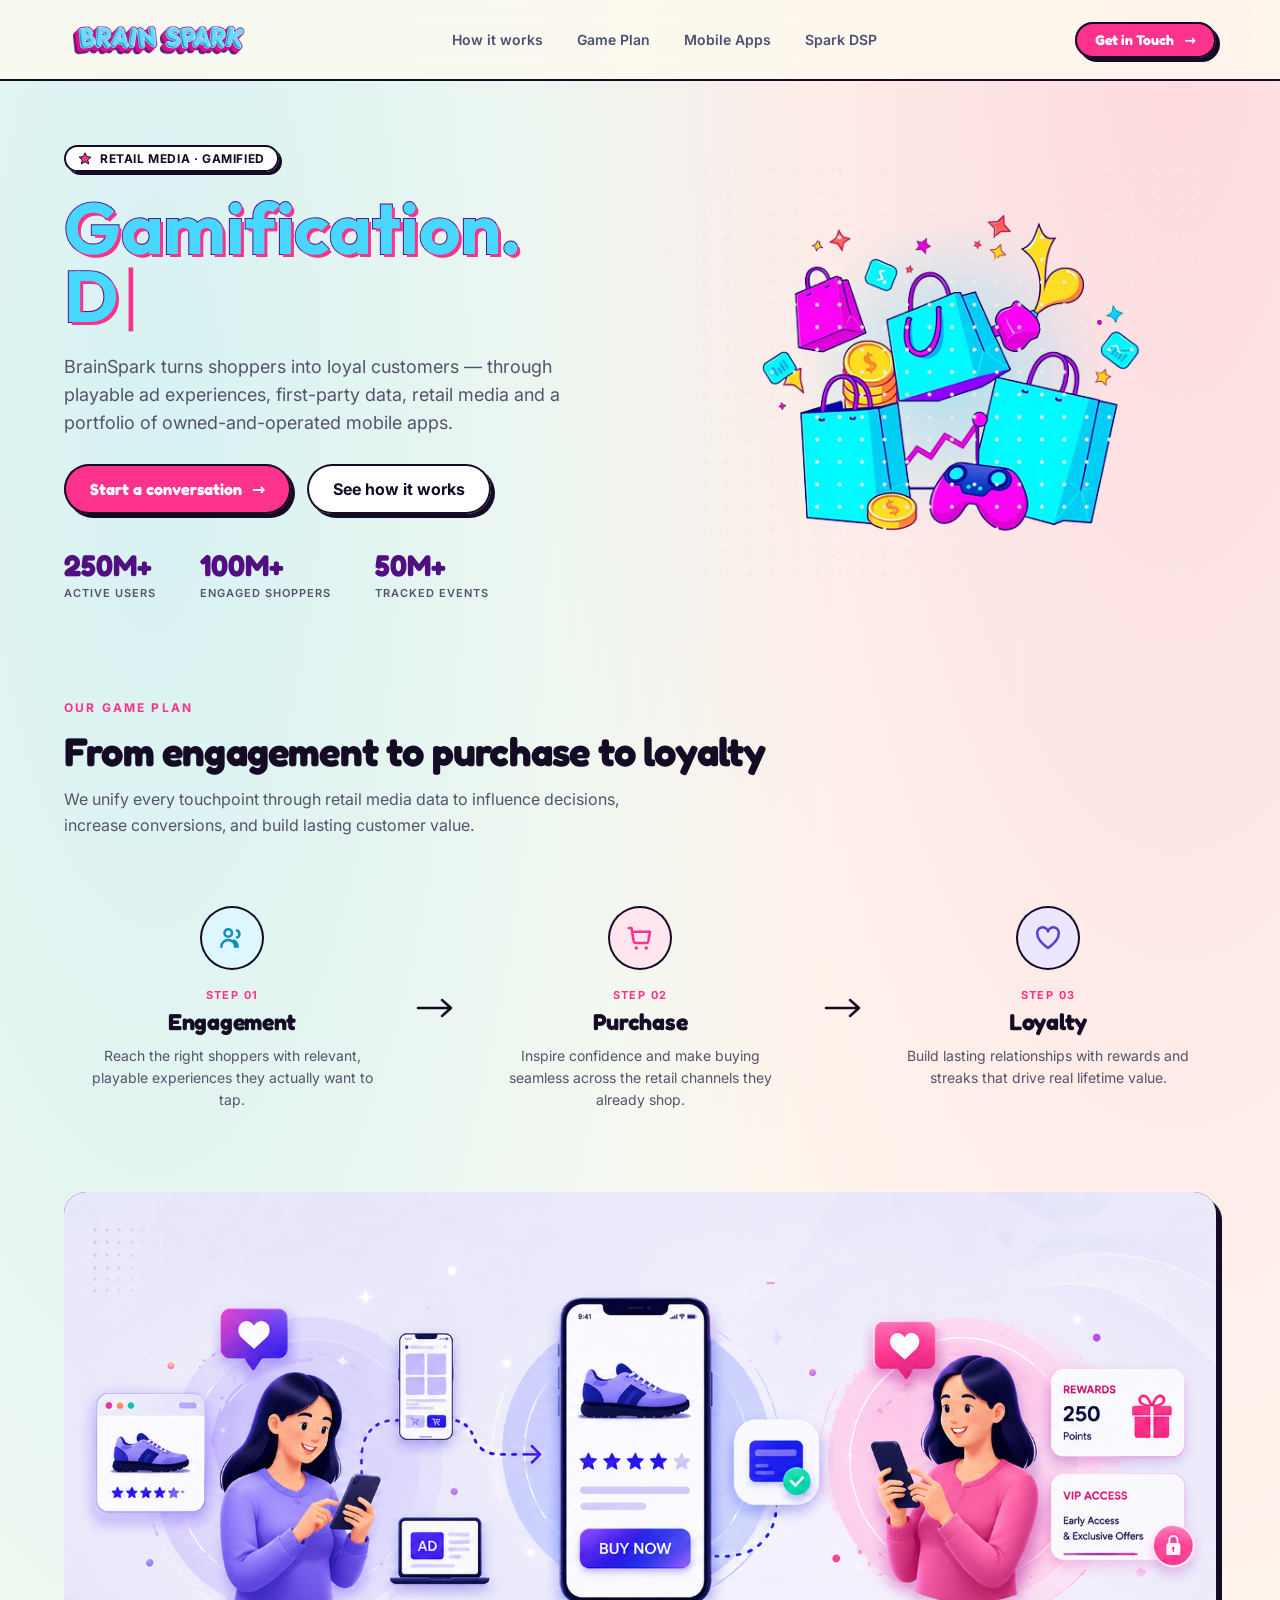
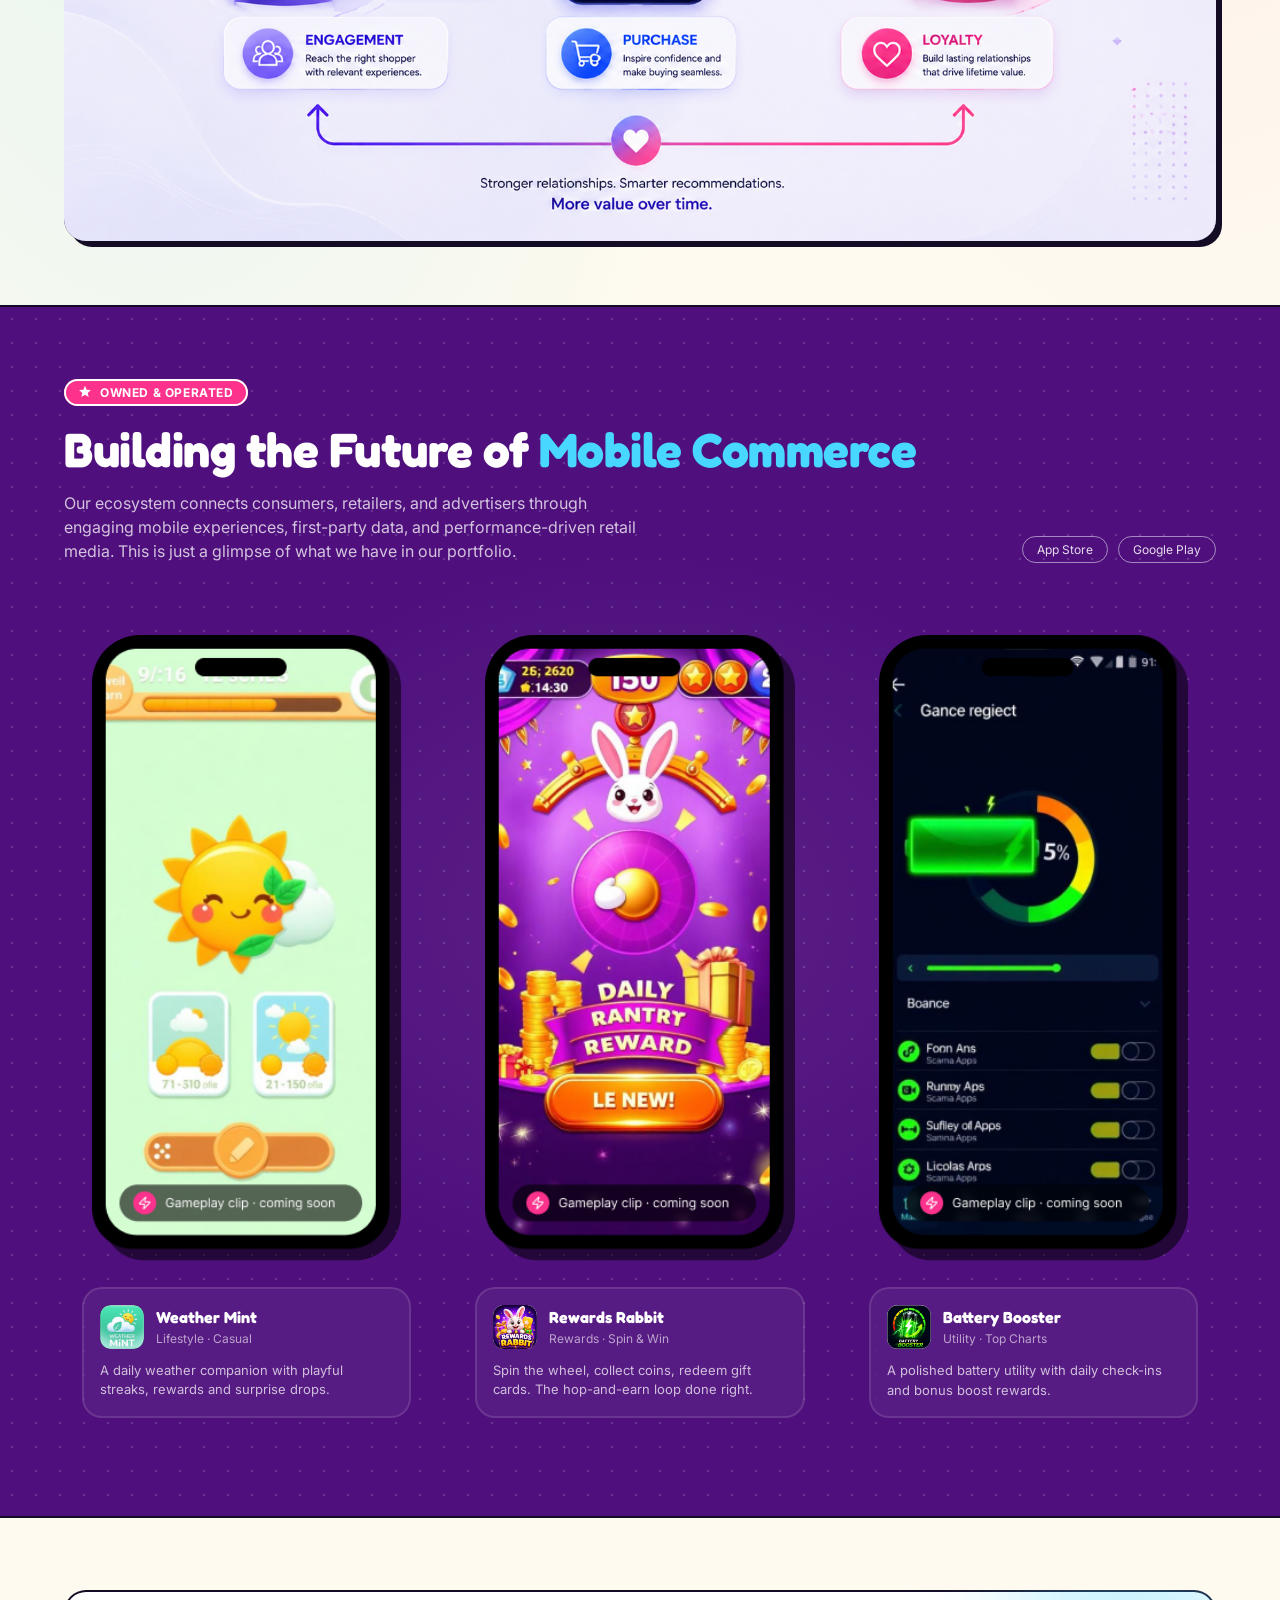
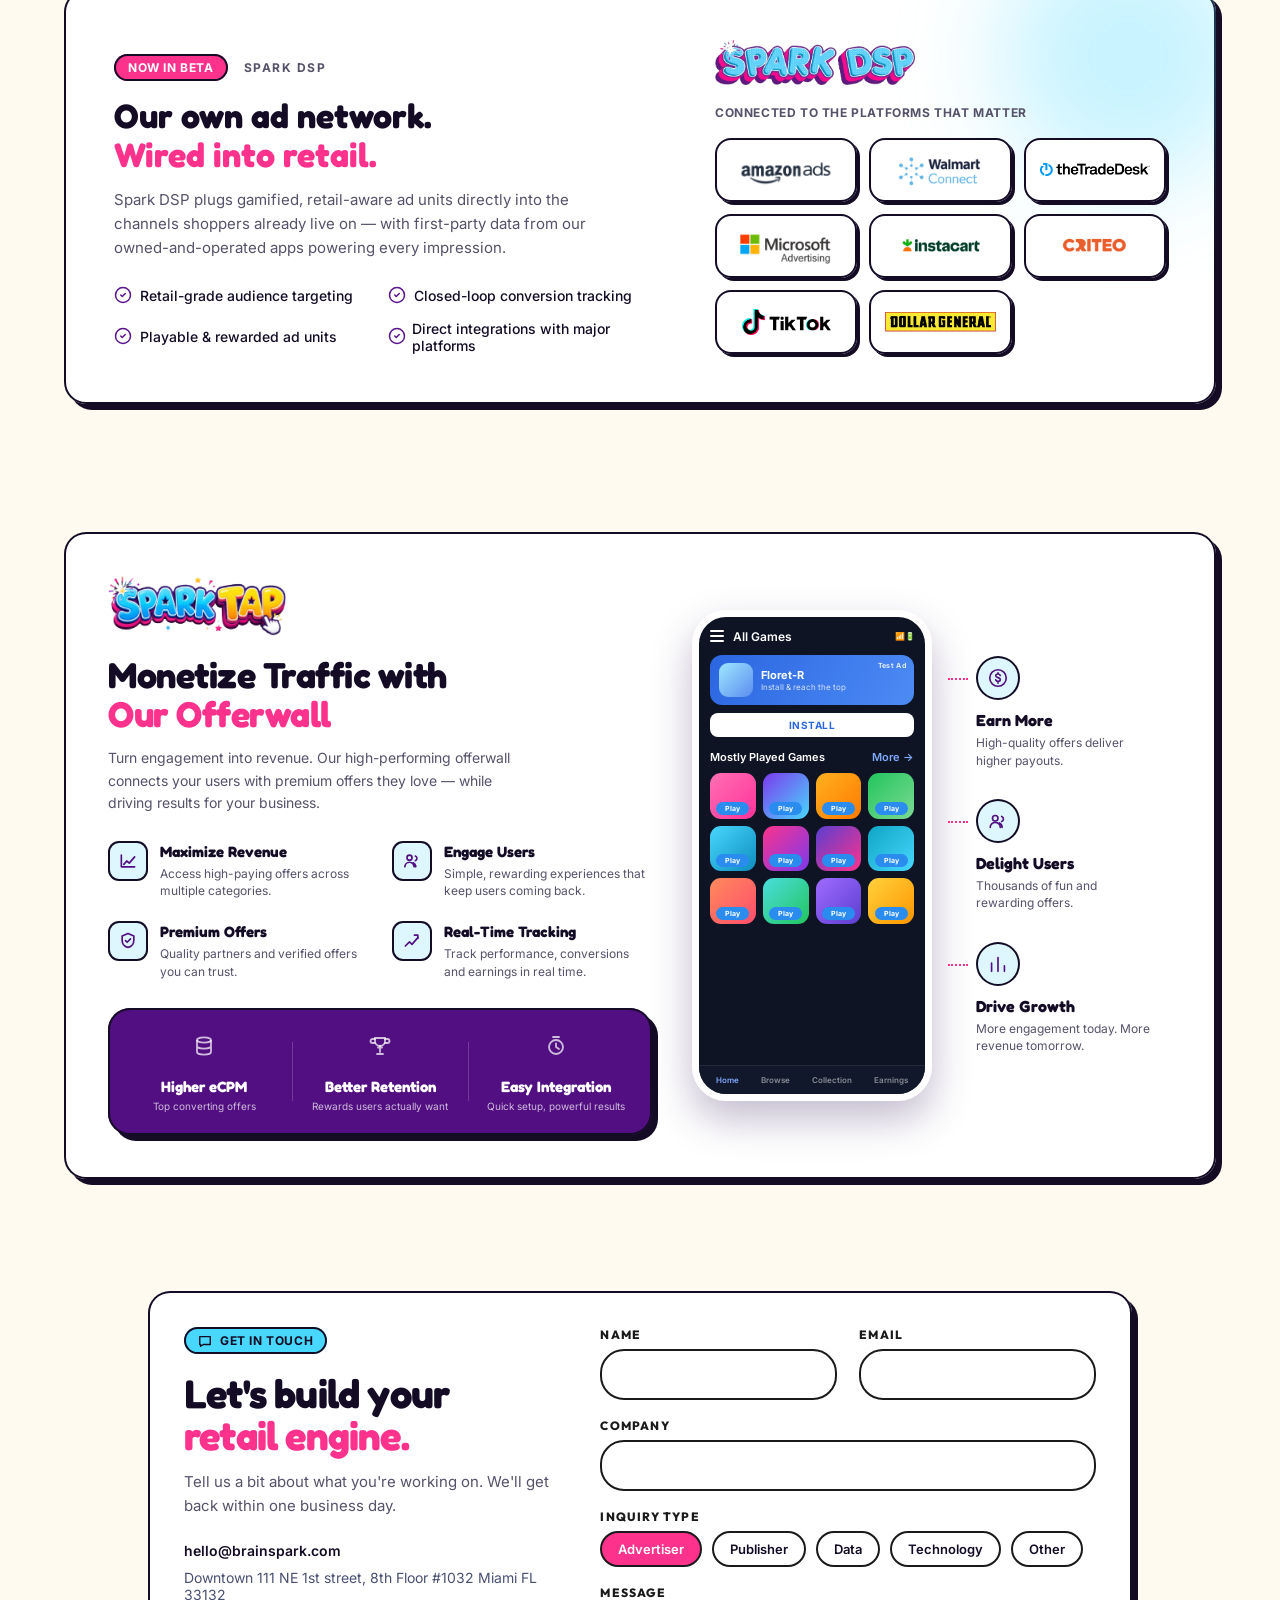
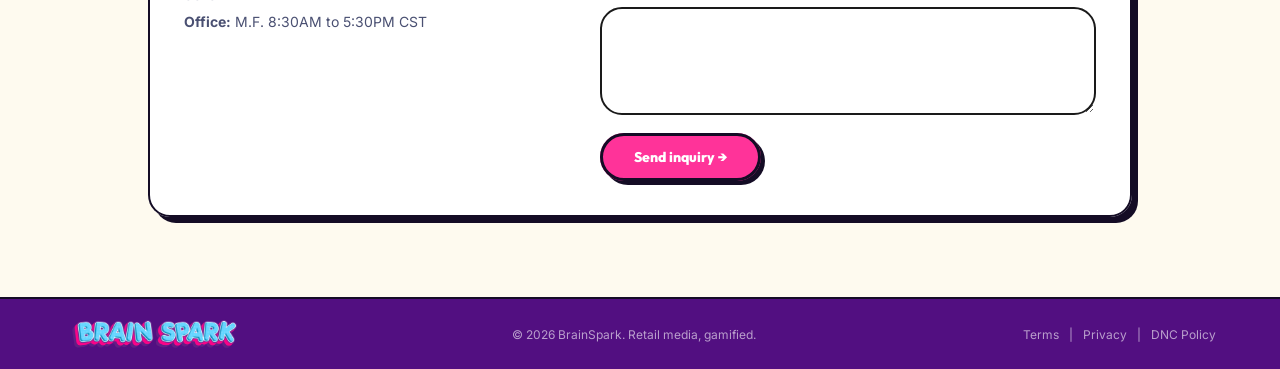
==== index.html @ 1a9b6284 "done" ====
<!DOCTYPE html>
<html lang="en">
<head>
  <meta charset="UTF-8" />
  <meta name="viewport" content="width=device-width, initial-scale=1.0" />
  <title>BrainSpark — Gamification. Data. Loyalty. Results.</title>
  <meta name="description" content="BrainSpark turns shoppers into loyal customers — through playable ad experiences, first-party data, retail media and a portfolio of owned-and-operated mobile apps." />
  <!-- Favicon -->
<link rel="icon" type="image/png" sizes="32x32" href="images/favicon.png">
<link rel="shortcut icon" href="images/favicon.png">
<link rel="apple-touch-icon" href="images/favicon.png">
  <link rel="preconnect" href="https://fonts.googleapis.com" />
  <link rel="preconnect" href="https://fonts.gstatic.com" crossorigin />
  <link href="https://fonts.googleapis.com/css2?family=Fredoka:wght@400;500;600;700&family=Inter:wght@400;500;600;700&family=JetBrains+Mono:wght@400;700&family=Outfit:wght@500;700;800&family=Space+Grotesk:wght@500;600;700&display=swap" rel="stylesheet" />
  <link rel="stylesheet" href="style.css" />
  <link rel="stylesheet" href="responsive.css" />
</head>
<body>
  <!-- ============================== HEADER ============================== -->
  <header class="site-header">
    <div class="container header__inner">
      <a class="brand" href="#top" aria-label="BrainSpark home">
        <img src="images/logo.png" alt="BrainSpark" class="brand__logo" />
      </a>

      <nav class="nav" id="primaryNav" aria-label="Primary">
        <a href="#business" class="nav__link">How it works</a>
        <a href="#gameplan" class="nav__link">Game Plan</a>
        <a href="#mobile-apps" class="nav__link">Mobile Apps</a>
        <a href="#spark-dsp" class="nav__link">Spark DSP</a>
      </nav>

      <div class="header__actions">
        <a href="#contact" class="btn btn--pink btn--sm header__cta">Get in Touch <span aria-hidden="true">→</span></a>
        <button class="nav-toggle" id="navToggle" aria-label="Open menu" aria-expanded="false" aria-controls="primaryNav">
          <span></span><span></span><span></span>
        </button>
      </div>
    </div>
  </header>

  <main id="top">
    <!-- ============================== HERO ============================== -->
    <section class="hero">
      <div class="container hero__inner">
        <div class="hero__copy">
          <span class="badge badge--light"><svg class="badge__icon" viewBox="0 0 14 14" aria-hidden="true"><path d="M7 .8l1.7 3.9 4.2.4-3.2 2.8 1 4.1L7 9.8 3.3 12l1-4.1L1.1 5.1l4.2-.4z" fill="#FC328C" stroke="#140C25" stroke-width="1"/></svg>Retail Media · GAMIFIED</span>
          <h1 class="hero__title">Gamification.<br /><span id="typedWord"></span><span class="hero__cursor" aria-hidden="true">|</span></h1>
          <p class="hero__lede">BrainSpark turns shoppers into loyal customers — through playable ad experiences, first-party data, retail media and a portfolio of owned-and-operated mobile apps.</p>
          <div class="hero__actions">
            <a href="#contact" class="btn btn--pink">Start a conversation <span aria-hidden="true">→</span></a>
            <a href="#business" class="btn btn--white">See how it works</a>
          </div>
          <ul class="hero__stats">
            <li><strong>250M+</strong><span>Active Users</span></li>
            <li><strong>100M+</strong><span>Engaged Shoppers</span></li>
            <li><strong>50M+</strong><span>Tracked Events</span></li>
          </ul>
        </div>
        <div class="hero__art">
          <img src="images/hero-illustration.png" alt="Gamified retail media illustration with shopping bags, coins and a game controller" />
        </div>
      </div>
    </section>

    <!-- ========================= BUSINESS MODEL ========================= -->
    <!--section-- class="business" id="business">
      <div class="container">
        <header class="section-head">
          <span class="eyebrow">The Business Model</span>
          <h2 class="section-title">From play to purchase to loyalty</h2>
          <p class="section-sub">We connect every touchpoint to drive engagement, influence purchase decisions, and build lasting loyalty.</p>
        </header>

        <ol class="model-grid">
          <li class="model-card">
            <span class="model-card__num">1</span>
            <span class="model-card__icon">
              <svg viewBox="0 0 24 24" aria-hidden="true"><path d="M6 9h2M7 8v2M15 9h.01M17 11h.01" stroke="currentColor" stroke-width="2" stroke-linecap="round"/><path d="M7 6h9a4 4 0 0 1 3.9 3.1l1 4.5A2.6 2.6 0 0 1 19.4 17a2.6 2.6 0 0 1-2.3-1.4L16.3 14H7.7l-.8 1.6A2.6 2.6 0 0 1 4.6 17a2.6 2.6 0 0 1-2.5-3.4l1-4.5A4 4 0 0 1 7 6Z" stroke="currentColor" stroke-width="2" fill="none" stroke-linejoin="round"/></svg>
            </span>
            <h3>Gamification</h3>
            <p>Playable mechanics that turn ads into engagement.</p>
          </li>
          <li class="model-card">
            <span class="model-card__num">2</span>
            <span class="model-card__icon">
              <svg viewBox="0 0 24 24" aria-hidden="true"><ellipse cx="12" cy="6" rx="7" ry="3" stroke="currentColor" stroke-width="2" fill="none"/><path d="M5 6v6c0 1.7 3.1 3 7 3s7-1.3 7-3V6M5 12v6c0 1.7 3.1 3 7 3s7-1.3 7-3v-6" stroke="currentColor" stroke-width="2" fill="none"/></svg>
            </span>
            <h3>Data</h3>
            <p>First-party signals captured at the moment of intent.</p>
          </li>
          <li class="model-card">
            <span class="model-card__num">3</span>
            <span class="model-card__icon">
              <svg viewBox="0 0 24 24" aria-hidden="true"><path d="M6 8h12l-1 11a2 2 0 0 1-2 1.8H9A2 2 0 0 1 7 19L6 8Z" stroke="currentColor" stroke-width="2" fill="none" stroke-linejoin="round"/><path d="M9 8a3 3 0 0 1 6 0" stroke="currentColor" stroke-width="2" fill="none"/></svg>
            </span>
            <h3>Retail</h3>
            <p>Direct paths from play to purchase on top channels.</p>
          </li>
          <li class="model-card">
            <span class="model-card__num">4</span>
            <span class="model-card__icon">
              <svg viewBox="0 0 24 24" aria-hidden="true"><rect x="4" y="9" width="16" height="4" rx="1" stroke="currentColor" stroke-width="2" fill="none"/><path d="M5 13h14v6a2 2 0 0 1-2 2H7a2 2 0 0 1-2-2v-6ZM12 9V21M12 9C12 6 9 5 7.5 6.5S9 9 12 9ZM12 9c0-3 3-4 4.5-2.5S15 9 12 9Z" stroke="currentColor" stroke-width="2" fill="none" stroke-linejoin="round"/></svg>
            </span>
            <h3>Loyalty</h3>
            <p>Rewards loops that bring shoppers back, again and again.</p>
          </li>
          <li class="model-card">
            <span class="model-card__num">5</span>
            <span class="model-card__icon">
              <svg viewBox="0 0 24 24" aria-hidden="true"><rect x="7" y="3" width="10" height="18" rx="2.5" stroke="currentColor" stroke-width="2" fill="none"/><path d="M11 18h2" stroke="currentColor" stroke-width="2" stroke-linecap="round"/></svg>
            </span>
            <h3>Mobile Apps</h3>
            <p>Owned &amp; operated apps with millions of active users.</p>
          </li>
        </ol>
      </div>
    </!--section-->

    <!-- ========================= GAME PLAN ========================= -->
    <section class="gameplan" id="gameplan">
      <div class="container">
        <header class="section-head">
          <span class="eyebrow">Our Game Plan</span>
          <h2 class="section-title">From engagement to purchase to loyalty</h2>
          <p class="section-sub">We unify every touchpoint through retail media data to influence decisions, increase conversions, and build lasting customer value.</p>
        </header>

        <ol class="flow">
          <li class="flow__step">
            <span class="flow__icon flow__icon--cyan">
              <svg viewBox="0 0 24 24" aria-hidden="true"><circle cx="9" cy="8" r="3" stroke="currentColor" stroke-width="2" fill="none"/><path d="M3.5 19a5.5 5.5 0 0 1 11 0M16 6a3 3 0 0 1 0 5.6M16.5 19a5.5 5.5 0 0 0-3-4.9" stroke="currentColor" stroke-width="2" fill="none" stroke-linecap="round"/></svg>
            </span>
            <span class="flow__kicker">Step 01</span>
            <h3>Engagement</h3>
            <p>Reach the right shoppers with relevant, playable experiences they actually want to tap.</p>
          </li>
          <li class="flow__arrow" aria-hidden="true">
            <svg viewBox="0 0 40 24"><path d="M2 12h32M26 4l9 8-9 8" stroke="currentColor" stroke-width="2.5" fill="none" stroke-linecap="round" stroke-linejoin="round"/></svg>
          </li>
          <li class="flow__step">
            <span class="flow__icon flow__icon--pink">
              <svg viewBox="0 0 24 24" aria-hidden="true"><path d="M3 4h2.2l1.7 10.4a2 2 0 0 0 2 1.6h7.8a2 2 0 0 0 2-1.6L20 7H6.5" stroke="currentColor" stroke-width="2" fill="none" stroke-linecap="round" stroke-linejoin="round"/><circle cx="9" cy="20" r="1.4" fill="currentColor"/><circle cx="17" cy="20" r="1.4" fill="currentColor"/></svg>
            </span>
            <span class="flow__kicker">Step 02</span>
            <h3>Purchase</h3>
            <p>Inspire confidence and make buying seamless across the retail channels they already shop.</p>
          </li>
          <li class="flow__arrow" aria-hidden="true">
            <svg viewBox="0 0 40 24"><path d="M2 12h32M26 4l9 8-9 8" stroke="currentColor" stroke-width="2.5" fill="none" stroke-linecap="round" stroke-linejoin="round"/></svg>
          </li>
          <li class="flow__step">
            <span class="flow__icon flow__icon--violet">
              <svg viewBox="0 0 24 24" aria-hidden="true"><path d="M12 20S3.5 14.5 3.5 8.8A4.3 4.3 0 0 1 12 6.8a4.3 4.3 0 0 1 8.5 2c0 5.7-8.5 11.2-8.5 11.2Z" stroke="currentColor" stroke-width="2" fill="none" stroke-linejoin="round"/></svg>
            </span>
            <span class="flow__kicker">Step 03</span>
            <h3>Loyalty</h3>
            <p>Build lasting relationships with rewards and streaks that drive real lifetime value.</p>
          </li>
        </ol>
        <div class="plane-illust">
          <img src="images/game-plan.png" alt="img">
        </img>
      </div>
    </section>

    <!-- ========================= MOBILE APPS ========================= -->
    <section class="apps" id="mobile-apps">
      <div class="container">
        <div class="apps__head">
          <div class="apps__intro">
            <span class="badge badge--pink"><svg class="badge__icon" viewBox="0 0 14 14" aria-hidden="true"><path d="M7 .8l1.7 3.9 4.2.4-3.2 2.8 1 4.1L7 9.8 3.3 12l1-4.1L1.1 5.1l4.2-.4z" fill="#fff"/></svg>Owned &amp; Operated</span>
            <h2 class="apps__title">Building the Future of  <span>Mobile Commerce</span></h2>
            <p class="apps__sub">Our ecosystem connects consumers, retailers, and advertisers through engaging mobile experiences, first-party data, and performance-driven retail media. This is just a glimpse of what we have in our portfolio.</p>
          </div>
          <div class="apps__stores">
            <span class="store-pill">App Store</span>
            <span class="store-pill">Google Play</span>
          </div>
        </div>

        <div class="apps__grid">
          <!-- Weather Mint -->
          <article class="app-card">
            <div class="phone">
              <div class="phone__screen"><img src="images/phone-weather.png" alt="Weather Mint gameplay screenshot" /></div>
              <!--span-- class="phone__clip">Gameplay clip · coming soon</!--span-->
            </div>
            <div class="app-card__foot_main">
              <div class="app-card__foot">
                <img class="app-card__icon" src="images/icon-weather.png" alt="Weather Mint icon" />
                <div class="app-card__meta">
                  <h3>Weather Mint</h3>
                  <span>Lifestyle · Casual</span>
                </div>
                <!--button-- class="btn btn--install">Install</!--button-->
              </div>
              <p class="app-card__desc">A daily weather companion with playful streaks, rewards and surprise drops.</p>
            </div>  
          </article>

          <!-- Rewards Rabbit -->
          <article class="app-card">
            <div class="phone">
              <div class="phone__screen"><img src="images/phone-rabbit.png" alt="Rewards Rabbit gameplay screenshot" /></div>
              <!--span-- class="phone__clip">Gameplay clip · coming soon</!--span-->
            </div>
            <div class="app-card__foot_main">
              <div class="app-card__foot">
                <img class="app-card__icon" src="images/icon-rabbit.png" alt="Rewards Rabbit icon" />
                <div class="app-card__meta">
                  <h3>Rewards Rabbit</h3>
                  <span>Rewards · Spin &amp; Win</span>
                </div>
                <!--button-- class="btn btn--install">Install</!--button-->
              </div>
              <p class="app-card__desc">Spin the wheel, collect coins, redeem gift cards. The hop-and-earn loop done right.</p>
              </div>
          </article>

          <!-- Battery Booster -->
          <article class="app-card">
            <div class="phone">
               <div class="phone__screen"><img src="images/phone-battery.png" alt="Rewards Rabbit gameplay screenshot" /></div>
              <!--span-- class="phone__clip">Gameplay clip · coming soon</!--span-->
            </div>
            <div class="app-card__foot_main">
              <div class="app-card__foot">
                <img class="app-card__icon" src="images/icon-battery.png" alt="Battery Booster icon" />
                <div class="app-card__meta">
                  <h3>Battery Booster</h3>
                  <span>Utility · Top Charts</span>
                </div>
                <!--button-- class="btn btn--install">Install</!--button-->
              </div>
              <p class="app-card__desc">A polished battery utility with daily check-ins and bonus boost rewards.</p>
            </div>
          </article>
        </div>

        <div class="apps__dots" id="appsDots" role="tablist" aria-label="App slides"></div>
      </div>
    </section>

    <!-- ========================= SPARK DSP ========================= -->
    <section class="dsp" id="spark-dsp">
      <div class="container">
        <div class="dsp__panel">
          
          <div class="dsp__left">
            <span class="badge badge--pink badge--solid">Now in Beta</span>
            <span class="dsp__kicker">Spark DSP</span>
        
            <h2 class="dsp__title">Our own ad network.<br /><span>Wired into retail.</span></h2>
            <p class="dsp__lede">Spark DSP plugs gamified, retail-aware ad units directly into the channels shoppers already live on — with first-party data from our owned-and-operated apps powering every impression.</p>
            
            <ul class="dsp__list">
              <li><span class="check" aria-hidden="true"><svg xmlns="http://www.w3.org/2000/svg" width="24" height="24" viewBox="0 0 24 24" fill="none" stroke="currentColor" stroke-width="2" stroke-linecap="round" stroke-linejoin="round" class="lucide lucide-circle-check mt-0.5 h-5 w-5 shrink-0 text-[#5a138c]" aria-hidden="true"><circle cx="12" cy="12" r="10"></circle><path d="m9 12 2 2 4-4"></path></svg></span>Retail-grade audience targeting</li>
              <li><span class="check" aria-hidden="true"><svg xmlns="http://www.w3.org/2000/svg" width="24" height="24" viewBox="0 0 24 24" fill="none" stroke="currentColor" stroke-width="2" stroke-linecap="round" stroke-linejoin="round" class="lucide lucide-circle-check mt-0.5 h-5 w-5 shrink-0 text-[#5a138c]" aria-hidden="true"><circle cx="12" cy="12" r="10"></circle><path d="m9 12 2 2 4-4"></path></svg></span>Closed-loop conversion tracking</li>
              <li><span class="check" aria-hidden="true"><svg xmlns="http://www.w3.org/2000/svg" width="24" height="24" viewBox="0 0 24 24" fill="none" stroke="currentColor" stroke-width="2" stroke-linecap="round" stroke-linejoin="round" class="lucide lucide-circle-check mt-0.5 h-5 w-5 shrink-0 text-[#5a138c]" aria-hidden="true"><circle cx="12" cy="12" r="10"></circle><path d="m9 12 2 2 4-4"></path></svg></span>Playable &amp; rewarded ad units</li>
              <li><span class="check" aria-hidden="true"><svg xmlns="http://www.w3.org/2000/svg" width="24" height="24" viewBox="0 0 24 24" fill="none" stroke="currentColor" stroke-width="2" stroke-linecap="round" stroke-linejoin="round" class="lucide lucide-circle-check mt-0.5 h-5 w-5 shrink-0 text-[#5a138c]" aria-hidden="true"><circle cx="12" cy="12" r="10"></circle><path d="m9 12 2 2 4-4"></path></svg></span>Direct integrations with major platforms</li>
            </ul>
            
          </div>
          <div class="dsp__right">
                <div class="sprk-logo"><img src="images/sparkDSP.png" alt="img"></div>
            <span class="dsp__platforms-label">Connected to the platforms that matter</span>
            <div class="logo-grid">
              <span class="logo-tile lg-one"><img src="images/logo-amazon.png" alt="Amazon Ads" /></span>
              <span class="logo-tile lg-one"><img src="images/logo-walmart.png" alt="Walmart Connect" /></span>
              <span class="logo-tile"><img src="images/logo-tradedesk.png" alt="The Trade Desk" /></span>
              <span class="logo-tile lg-one"><img src="images/logo-microsoft.png" alt="Microsoft Advertising" /></span>
              <span class="logo-tile"><img src="images/logo-instacart.png" alt="Instacart" /></span>
              <span class="logo-tile"><img src="images/logo-criteo.png" alt="Criteo" /></span>
              <span class="logo-tile"><img src="images/logo-tiktok.png" alt="TikTok" /></span>
              <span class="logo-tile"><img src="images/logo-dollargeneral.png" alt="Dollar General" /></span>
            </div>
          </div>
        </div>
      </div>
    </section>

    <!-- ========================= OFFERWALL (SPARK TAP) ========================= -->
    <section class="offerwall" id="offerwall">
      <div class="container">
        <div class="ow-layout">
          <div class="ow-panel">
            <div class="ow-panel__left">
              <img class="sparktap-logo" src="images/spark-tap-logo.png" alt="Spark Tap" />
              <h2 class="ow-title">Monetize Traffic with <br><span>Our Offerwall</span></h2>
              <p class="ow-sub">Turn engagement into revenue. Our high-performing offerwall connects your users with premium offers they love — while driving results for your business.</p>

              <ul class="ow-features">
                <li class="ow-feature">
                  <span class="ow-feature__icon">
                    <svg viewBox="0 0 24 24" aria-hidden="true"><path d="M4 19V5M4 19h16M7 16l3.5-4 3 2.5L20 7" stroke="currentColor" stroke-width="2" fill="none" stroke-linecap="round" stroke-linejoin="round"/></svg>
                  </span>
                  <div><h3>Maximize Revenue</h3><p>Access high-paying offers across multiple categories.</p></div>
                </li>
                <li class="ow-feature">
                  <span class="ow-feature__icon">
                    <svg viewBox="0 0 24 24" aria-hidden="true"><circle cx="9" cy="8" r="3" stroke="currentColor" stroke-width="2" fill="none"/><path d="M3.5 19a5.5 5.5 0 0 1 11 0M16 6a3 3 0 0 1 0 5.6M16.5 19a5.5 5.5 0 0 0-3-4.9" stroke="currentColor" stroke-width="2" fill="none" stroke-linecap="round"/></svg>
                  </span>
                  <div><h3>Engage Users</h3><p>Simple, rewarding experiences that keep users coming back.</p></div>
                </li>
                <li class="ow-feature">
                  <span class="ow-feature__icon">
                    <svg viewBox="0 0 24 24" aria-hidden="true"><path d="M12 3l7 3v5c0 4.2-2.9 7.6-7 8.6C7.9 18.6 5 15.2 5 11V6l7-3Z" stroke="currentColor" stroke-width="2" fill="none" stroke-linejoin="round"/><path d="M9 11.5l2 2 4-4" stroke="currentColor" stroke-width="2" fill="none" stroke-linecap="round" stroke-linejoin="round"/></svg>
                  </span>
                  <div><h3>Premium Offers</h3><p>Quality partners and verified offers you can trust.</p></div>
                </li>
                <li class="ow-feature">
                  <span class="ow-feature__icon">
                    <svg viewBox="0 0 24 24" aria-hidden="true"><path d="M4 18l5-5 3 3 7-8" stroke="currentColor" stroke-width="2" fill="none" stroke-linecap="round" stroke-linejoin="round"/><path d="M19 5h-4M19 5v4" stroke="currentColor" stroke-width="2" fill="none" stroke-linecap="round"/></svg>
                  </span>
                  <div><h3>Real-Time Tracking</h3><p>Track performance, conversions and earnings in real time.</p></div>
                </li>
              </ul>

              <div class="ow-stats">
                <div class="ow-stat">
                  <span class="ow-stat__icon" aria-hidden="true"><svg viewBox="0 0 24 24"><ellipse cx="12" cy="6" rx="7" ry="2.6" stroke="currentColor" stroke-width="1.8" fill="none"/><path d="M5 6v12c0 1.4 3.1 2.6 7 2.6s7-1.2 7-2.6V6M5 12c0 1.4 3.1 2.6 7 2.6s7-1.2 7-2.6" stroke="currentColor" stroke-width="1.8" fill="none"/></svg></span>
                  <strong>Higher eCPM</strong><span>Top converting offers</span>
                </div>
                <div class="ow-stat">
                  <span class="ow-stat__icon" aria-hidden="true"><svg viewBox="0 0 24 24"><path d="M7 4h10v3a5 5 0 0 1-10 0V4Z" stroke="currentColor" stroke-width="1.8" fill="none"/><path d="M17 5h2.5a2 2 0 0 1 0 4H17M7 5H4.5a2 2 0 0 0 0 4H7M10 13.5h4M12 12v6M9 20h6" stroke="currentColor" stroke-width="1.8" fill="none" stroke-linecap="round"/></svg></span>
                  <strong>Better Retention</strong><span>Rewards users actually want</span>
                </div>
                <div class="ow-stat">
                  <span class="ow-stat__icon" aria-hidden="true"><svg viewBox="0 0 24 24"><circle cx="12" cy="13" r="7" stroke="currentColor" stroke-width="1.8" fill="none"/><path d="M12 13V9.5M12 13l3 2M9 3h6" stroke="currentColor" stroke-width="1.8" fill="none" stroke-linecap="round"/></svg></span>
                  <strong>Easy Integration</strong><span>Quick setup, powerful results</span>
                </div>
              </div>
            </div>

            <div class="ow-phone">
              <div class="phone phone--ow">
                <div class="phone__screen phone__screen--ow">
                  <div class="ow">
                    <div class="ow__bar">
                      <span class="ow__menu" aria-hidden="true"><span></span><span></span><span></span></span>
                      <strong>All Games</strong>
                      <span class="ow__status" aria-hidden="true">📶 🔋</span>
                    </div>
                    <div class="ow__ad">
                      <span class="ow__ad-badge">Test Ad</span>
                      <span class="ow__ad-thumb"></span>
                      <span class="ow__ad-meta"><b>Floret-R</b><i>Install &amp; reach the top</i></span>
                    </div>
                    <span class="ow__ad-cta">INSTALL</span>
                    <div class="ow__head"><span>Mostly Played Games</span><span class="ow__more">More →</span></div>
                    <div class="ow__grid">
                      <span class="ow__tile t1"><i>Play</i></span>
                      <span class="ow__tile t2"><i>Play</i></span>
                      <span class="ow__tile t3"><i>Play</i></span>
                      <span class="ow__tile t4"><i>Play</i></span>
                      <span class="ow__tile t5"><i>Play</i></span>
                      <span class="ow__tile t6"><i>Play</i></span>
                      <span class="ow__tile t7"><i>Play</i></span>
                      <span class="ow__tile t8"><i>Play</i></span>
                      <span class="ow__tile t9"><i>Play</i></span>
                      <span class="ow__tile t10"><i>Play</i></span>
                      <span class="ow__tile t11"><i>Play</i></span>
                      <span class="ow__tile t12"><i>Play</i></span>
                    </div>
                    <div class="ow__nav">
                      <span class="is-active">Home</span><span>Browse</span><span>Collection</span><span>Earnings</span>
                    </div>
                  </div>
                </div>
              </div>
            </div>

            <ul class="ow-notes">
            <li class="ow-note">
              <span class="ow-note__icon">
                <svg viewBox="0 0 24 24" aria-hidden="true"><circle cx="12" cy="12" r="9" stroke="currentColor" stroke-width="1.8" fill="none"/><path d="M14.5 9.2c-.4-1-1.4-1.6-2.5-1.6-1.4 0-2.5.9-2.5 2 0 2.6 5 1.4 5 4 0 1.1-1.1 2-2.5 2-1.1 0-2.1-.6-2.5-1.6M12 6.4v1.2M12 16.4v1.2" stroke="currentColor" stroke-width="1.8" fill="none" stroke-linecap="round"/></svg>
              </span>
              <div><h4>Earn More</h4><p>High-quality offers deliver higher payouts.</p></div>
            </li>
            <li class="ow-note">
              <span class="ow-note__icon">
                <svg viewBox="0 0 24 24" aria-hidden="true"><circle cx="9" cy="9" r="3" stroke="currentColor" stroke-width="1.8" fill="none"/><path d="M3.5 19a5.5 5.5 0 0 1 11 0M16 7a3 3 0 0 1 0 5.6M16.5 19a5.5 5.5 0 0 0-3-4.9" stroke="currentColor" stroke-width="1.8" fill="none" stroke-linecap="round"/></svg>
              </span>
              <div><h4>Delight Users</h4><p>Thousands of fun and rewarding offers.</p></div>
            </li>
            <li class="ow-note">
              <span class="ow-note__icon">
                <svg viewBox="0 0 24 24" aria-hidden="true"><path d="M5 20V11M12 20V5M19 20v-6" stroke="currentColor" stroke-width="1.8" fill="none" stroke-linecap="round"/></svg>
              </span>
              <div><h4>Drive Growth</h4><p>More engagement today. More revenue tomorrow.</p></div>
            </li>
            </ul>
          </div>
        </div>
      </div>
    </section>

    <!-- ========================= CONTACT ========================= -->
    <section class="contact" id="contact">
      <div class="container">
        <div class="contact__panel">
          <div class="contact__info">
            <span class="badge badge--cyan"><svg class="badge__icon" viewBox="0 0 16 14" aria-hidden="true"><path d="M2 2h12v9H6l-3 2v-2H2z" fill="none" stroke="#140C25" stroke-width="1.6" stroke-linejoin="round"/></svg>Get in touch</span>
            <h2 class="contact__title">Let's build your <span>retail engine.</span></h2>
            <p class="contact__sub">Tell us a bit about what you're working on. We'll get back within one business day.</p>
            <ul class="contact__details">
              <li><a href="/cdn-cgi/l/email-protection#8fe7eae3e3e0cfedfdeee6e1fcffeefde4a1ece0e2"><span class="__cf_email__" data-cfemail="b1d9d4dddddef1d3c3d0d8dfc2c1d0c3da9fd2dedc"><span class="__cf_email__" data-cfemail="4e262b2222210e2c3c2f27203d3e2f3c25602d2123">hello@brainspark.com</span></span></a></li>
              <li>Downtown 111 NE 1st street, 8th Floor #1032 Miami FL 33132</li>
              <li><strong>Office:</strong> M.F. 8:30AM to 5:30PM CST</li>
            </ul>
          </div>

          <form class="contact__form" id="contactForm" novalidate>
            <div class="field-row">
              <div class="field">
                <label for="name">Name</label>
                <input type="text" id="name" name="name" autocomplete="name" />
              </div>
              <div class="field">
                <label for="email">Email</label>
                <input type="email" id="email" name="email" autocomplete="email" />
              </div>
            </div>
            <div class="field">
              <label for="company">Company</label>
              <input type="text" id="company" name="company" autocomplete="organization" />
            </div>
            <div class="field">
              <span class="field__label">Inquiry Type</span>
              <div class="chips" role="radiogroup" aria-label="Inquiry type">
                <button type="button" class="chip is-active" role="radio" aria-checked="true">Advertiser</button>
                <button type="button" class="chip" role="radio" aria-checked="false">Publisher</button>
                <button type="button" class="chip" role="radio" aria-checked="false">Data</button>
                <button type="button" class="chip" role="radio" aria-checked="false">Technology</button>
                <button type="button" class="chip" role="radio" aria-checked="false">Other</button>
              </div>
            </div>
            <div class="field">
              <label for="message">Message</label>
              <textarea id="message" name="message" rows="4"></textarea>
            </div>
            <button type="submit" class="btn btn--send">Send inquiry <span aria-hidden="true">→</span></button>
          </form>
        </div>
      </div>
    </section>
  </main>

  <!-- ============================== FOOTER ============================== -->
  <footer class="site-footer">
    <div class="container site-footer__inner">
      <img src="images/logo.png" alt="BrainSpark" class="site-footer__logo" />
      <p class="site-footer__copy">© 2026 BrainSpark. Retail media, gamified.</p>
      <nav class="site-footer__links" aria-label="Legal">
        <a href="#">Terms</a><span aria-hidden="true">|</span>
        <a href="#">Privacy</a><span aria-hidden="true">|</span>
        <a href="#">DNC Policy</a>
      </nav>
    </div>
  </footer>

  <button class="back-to-top" id="backToTop" aria-label="Back to top">↑</button>

  <script data-cfasync="false" src="/cdn-cgi/scripts/5c5dd728/cloudflare-static/email-decode.min.js"></script><script data-cfasync="false" src="/cdn-cgi/scripts/5c5dd728/cloudflare-static/email-decode.min.js"></script><script src="script.js"></script>
</body>
</html>
---- style.css ----
/* =================================================================
   BrainSpark — style.css  (desktop / base, 1440 reference)
   ================================================================= */

:root {
  --ink: #140C25;
  --cream: #FEFAEF;
  --cyan: #48D7FE;
  --cyan-soft: #DEF7FF;
  --pink: #FC328C;
  --pink-bright: #FF3399;
  --purple-deep: #520F81;
  --purple-section: #4F107D;
  --purple-stroke: #5A138C;
  --muted: #55526A;
  --muted-2: #4A5072;
  --line: #E3E7F2;

  --shadow-hard: 6px 6px 0 0 var(--ink);
  --shadow-hard-sm: 4px 4px 0 0 var(--ink);
  --shadow-hard-xs: 3px 3px 0 0 var(--ink);

  --r-card: 22px;
  --r-pill: 999px;

  --font-display: "Fredoka", system-ui, sans-serif;
  --font-head: "Fredoka", system-ui, sans-serif;
  --font-body: "Inter", system-ui, sans-serif;
  --font-label: "Outfit", system-ui, sans-serif;
  --font-mono: "JetBrains Mono", ui-monospace, monospace;
}

*, *::before, *::after { box-sizing: border-box; }

html { scroll-behavior: smooth; }

body {
  margin: 0;
  font-family: var(--font-body);
  color: var(--ink);
  background:
    radial-gradient(120% 90% at 12% 8%, rgba(72,215,254,0.22) 0%, rgba(72,215,254,0) 45%),
    radial-gradient(130% 95% at 92% 0%, rgba(252,50,140,0.16) 0%, rgba(252,50,140,0) 40%),
    var(--cream);
  -webkit-font-smoothing: antialiased;
  overflow-x: hidden;
}

img { max-width: 100%; display: block; }
a { color: inherit; text-decoration: none; }
ul, ol { margin: 0; padding: 0; list-style: none; }
button { font-family: inherit; cursor: pointer; }

.container {
  width: 100%;
  max-width: 1200px;
  margin: 0 auto;
  padding: 0 24px;
}

/* ----------------------------- Buttons ----------------------------- */
.btn {
  display: inline-flex;
  align-items: center;
  gap: 10px;
  border: none;
  border-radius: var(--r-pill);
  font-family: var(--font-display);
  font-weight: 700;
  font-size: 16px;
  line-height: 1;
  padding: 17px 26px;
  transition: transform .15s ease, box-shadow .15s ease, background .15s ease;
}
.btn--pink {
  background: var(--pink);
  color: #fff;
  box-shadow: inset 0 0 0 2px var(--ink), var(--shadow-hard-sm);
}
.btn--white {
  background: #fff;
  color: var(--ink);
  font-family: var(--font-body);
  box-shadow: inset 0 0 0 2px var(--ink), var(--shadow-hard-sm);
}
.btn--sm { padding: 11px 20px; font-size: 14px; }
.btn:hover { transform: translate(-2px, -2px); box-shadow: inset 0 0 0 2px var(--ink), 6px 6px 0 0 var(--ink); }
.btn:active { transform: translate(2px, 2px); box-shadow: inset 0 0 0 2px var(--ink), 1px 1px 0 0 var(--ink); }

.btn--install {
  background: var(--cyan);
  color: var(--ink);
  font-family: var(--font-body);
  font-weight: 700;
  font-size: 13px;
  padding: 9px 18px;
  box-shadow: inset 0 0 0 2px var(--ink), var(--shadow-hard-xs);
}
.btn--send {
    background: var(--pink-bright);
    color: #fff;
    font-family: var(--font-label);
    font-weight: 800;
    font-size: 14px;
    padding: 17px 34px;
    box-shadow: inset 0 0 0 3px var(--ink), var(--shadow-hard-sm);
    width: auto;
    display: inline-block;
    max-width: max-content;
}

/* ----------------------------- Badges ----------------------------- */
.badge {
  display: inline-flex;
  align-items: center;
  gap: 8px;
  font-family: var(--font-body);
  font-weight: 700;
  font-size: 12px;
  letter-spacing: 0.6px;
  border-radius: var(--r-pill);
  padding: 6px 14px;
  width: fit-content;
}
.badge__icon { width: 14px; height: 14px; flex-shrink: 0; }
.badge--light {
    background: #fff;
    color: var(--ink);
    box-shadow: inset 0 0 0 2px var(--ink), var(--shadow-hard-xs);
    text-transform: uppercase;
}
.badge--pink  { background: var(--pink); color: #fff; box-shadow: inset 0 0 0 2px #fff; text-transform: uppercase;}
.badge--pink.badge--solid { box-shadow: inset 0 0 0 2px var(--ink); text-transform: uppercase;}
.badge--cyan {
    background: var(--cyan);
    color: var(--ink);
    box-shadow: inset 0 0 0 2px var(--ink);
    text-transform: uppercase;
}

/* ----------------------- Section headings ------------------------- */
.eyebrow {
  display: block;
  font-family: var(--font-body);
  font-weight: 700;
  font-size: 12px;
  letter-spacing: 2.16px;
  text-transform: uppercase;
  color: var(--pink);
  margin-bottom: 16px;
}
.section-title {
  font-family: var(--font-display);
  font-weight: 700;
  font-size: 40px;
  line-height: 1.04;
  letter-spacing: -0.8px;
  margin: 0 0 14px;
  color: var(--ink);
}
.section-sub {
  font-size: 16px;
  line-height: 1.6;
  color: var(--muted);
  max-width: 620px;
  margin: 0;
}
.section-head { margin-bottom: 36px; }

/* ============================== HEADER ============================== */
.site-header {
  position: relative;
  top: 0;
  z-index: 50;
  background: rgba(254,250,239,0.8);
  border-bottom: 2px solid var(--ink);
  backdrop-filter: blur(12px);
  -webkit-backdrop-filter: blur(12px);
}
.header__inner {
  display: flex;
  align-items: center;
  justify-content: space-between;
  height: 79px;
}
.brand__logo { height: 46px; width: auto; }
.nav { display: flex; gap: 34px; }
.nav__link {
  font-weight: 600;
  font-size: 14px;
  color: var(--muted-2);
  transition: color .15s ease;
}
.nav__link:hover { color: var(--ink); }
.header__actions { display: flex; align-items: center; gap: 14px; }

.nav-toggle {
  display: none;
  flex-direction: column;
  justify-content: center;
  gap: 5px;
  width: 44px;
  height: 44px;
  background: #fff;
  border: 2px solid var(--ink);
  border-radius: 12px;
}
.nav-toggle span {
  display: block;
  width: 20px;
  height: 2.5px;
  margin: 0 auto;
  background: var(--ink);
  border-radius: 2px;
  transition: transform .25s ease, opacity .2s ease;
}
.nav-toggle.is-open span:nth-child(1) { transform: translateY(7.5px) rotate(45deg); }
.nav-toggle.is-open span:nth-child(2) { opacity: 0; }
.nav-toggle.is-open span:nth-child(3) { transform: translateY(-7.5px) rotate(-45deg); }

/* =============================== HERO ============================== */
.hero { padding: 64px 0 40px; }
.hero__inner {
  display: grid;
  grid-template-columns: 1.05fr 0.95fr;
  gap: 40px;
  align-items: center;
}
.hero__title {
    font-family: "Outfit", system-ui, sans-serif;
    font-weight: 700;
    font-size: 72px;
    line-height: 0.95;
    letter-spacing: -0.3px;
    margin: 22px 0 22px;
    color: var(--cyan);
    -webkit-text-stroke: 2px var(--purple-stroke);
    paint-order: stroke fill;
    text-shadow: 3px 3px 0 #fc328c;
}
.hero__cursor {
    display: inline-block;
    color: var(--pink);
    font-weight: 300;
    margin-left: 3px;
    animation: cursor-blink 0.7s step-end infinite;
    -webkit-text-stroke: 0;
    text-shadow: none;
}
@keyframes cursor-blink {
    0%, 100% { opacity: 1; }
    50% { opacity: 0; }
}
.hero__lede {
  font-size: 18px;
  line-height: 1.55;
  color: var(--muted);
  max-width: 510px;
  margin: 0 0 28px;
}
.hero__actions { display: flex; gap: 16px; flex-wrap: wrap; margin-bottom: 36px; }
.hero__stats { display: flex; gap: 44px; }
.hero__stats strong {
  display: block;
  font-family: var(--font-display);
  font-weight: 700;
  font-size: 30px;
  color: var(--purple-deep);
  line-height: 1;
}
.hero__stats span {
  font-size: 11px;
  font-weight: 600;
  letter-spacing: 1px;
  text-transform: uppercase;
  color: var(--muted);
  margin-top: 6px;
  display: block;
}
.hero__art { position: relative; }
.hero__art::before {
  content: "";
  position: absolute;
  inset: 12% 14%;
  background: radial-gradient(circle, rgba(72,215,254,0.45), rgba(72,215,254,0) 62%);
  filter: blur(6px);
  z-index: 0;
}
.hero__art img { position: relative; z-index: 1; }

/* ========================= BUSINESS MODEL ========================= */
.business { padding: 48px 0 64px; }
.model-grid {
  display: grid;
  grid-template-columns: repeat(5, 1fr);
  gap: 22px;
}
#business .section-title {
    max-width: 550px;
}
#business .section-sub {
    width: 100%;
    max-width: 100%;
}
.model-card {
  position: relative;
  background: #fff;
  border-radius: var(--r-card);
  box-shadow: inset 0 0 0 2px var(--ink), var(--shadow-hard);
  padding: 26px 20px 24px;
  transition: transform .18s ease, box-shadow .18s ease;
}
.model-card:hover { transform: translate(-3px,-3px); box-shadow: inset 0 0 0 2px var(--ink), 9px 9px 0 0 var(--ink); }
.model-card__num {
    position: absolute;
    top: -7px;
    left: -7px;
    width: 28px;
    height: 28px;
    display: grid;
    place-items: center;
    background: var(--pink);
    color: #fff;
    font-weight: 700;
    font-size: 13px;
    border-radius: 50%;
    box-shadow: 3px 3px 0 #140c25;
    border: 2px solid #140c25;
}
.model-card__icon {
  display: block;
  color: var(--pink);
  margin-bottom: 14px;
}
.model-card__icon svg { width: 30px; height: 30px; display: block; }
.model-card:nth-child(even) { background: var(--cyan-soft); }
.model-card h3 { font-family: var(--font-display); font-size: 19px; letter-spacing: -0.2px; margin: 0 0 8px; }
.model-card p { font-size: 13px; line-height: 1.5; color: var(--muted); margin: 0; }
.plane-illust {
    background: #fff;
    border-radius: var(--r-card);
    box-shadow: inset 0 0 0 2px var(--ink), var(--shadow-hard);
    text-align: center;
    transition: transform .18s ease, box-shadow .18s ease;
    overflow: hidden;
    margin-top: 50px;
}
.plane-illust img {
    width: 100%;
}
/* =========================== MOBILE APPS =========================== */
.apps {
  background-color: var(--purple-section);
  background-image:
    radial-gradient(60% 50% at 50% 50%, rgba(255,255,255,0.07) 0%, rgba(255,255,255,0) 60%),
    radial-gradient(rgba(255,255,255,0.14) 1.4px, transparent 1.6px);
  background-size: auto, 24px 24px;
  border-top: 2px solid var(--ink);
  border-bottom: 2px solid var(--ink);
  padding: 72px 0 80px;
  color: #fff;
}
.apps__head {
  display: flex;
  justify-content: space-between;
  align-items: flex-end;
  gap: 30px;
  margin-bottom: 44px;
}
.apps__title {
  font-family: var(--font-display);
  font-weight: 700;
  font-size: 48px;
  line-height: 1.08;
  letter-spacing: -0.5px;
  margin: 18px 0 16px;
}
.apps__title span { color: var(--cyan); }
.apps__sub { font-size: 16px; line-height: 1.5; color: rgba(255,255,255,0.75); max-width: 580px; margin: 0; }
.apps__stores { display: flex; gap: 10px; flex-shrink: 0; }
.store-pill {
  font-size: 12px;
  color: rgba(255,255,255,0.85);
  border: 1px solid rgba(255,255,255,0.5);
  border-radius: var(--r-pill);
  padding: 5px 14px;
  white-space: nowrap;
}

.apps__grid { display: grid; grid-template-columns: repeat(3, 1fr); gap: 28px; }
.app-card {
    /* background: rgba(255,255,255,0.06); */
    /* border: 2px solid var(--ink); */
    /* border-radius: var(--r-card); */
    /* box-shadow: var(--shadow-hard); */
    padding: 18px;
}
.phone {
    position: relative;
    border-radius: 30px;
    /* background: var(--ink); */
    padding: 10px;
    /* box-shadow: inset 0 0 0 2px rgba(255,255,255,0.12); */
    margin-bottom: 16px;
}
.phone__screen {
    border-radius: 48px;
    overflow: hidden;
    /* aspect-ratio: 9 / 17.5; */
    /* background: #000; */
}
article.app-card :hover .phone__screen {
    box-shadow: 0 0 63px #48d7fe94;
}
.phone__screen img { width: 100%; height: 100%; object-fit: cover; }
.phone__clip {
  position: absolute;
  left: 50%;
  bottom: 20px;
  transform: translateX(-50%);
  font-size: 11px;
  color: #fff;
  background: rgba(20,12,37,0.7);
  border: 1px solid rgba(255,255,255,0.18);
  border-radius: var(--r-pill);
  padding: 5px 12px;
  white-space: nowrap;
  backdrop-filter: blur(4px);
}
.app-card__foot { display: flex; align-items: center; gap: 12px; margin-bottom: 12px; }
.app-card__icon {
  width: 44px; height: 44px;
  border-radius: 11px;
  box-shadow: inset 0 0 0 2px var(--ink);
  flex-shrink: 0;
  object-fit: cover;
}
.app-card__meta { flex: 1; min-width: 0; }
.app-card__meta h3 { font-family: var(--font-head); font-size: 16px; margin: 0; color: #fff; }
.app-card__meta span { font-size: 12px; color: rgba(255,255,255,0.6); }
.app-card__desc { font-size: 13px; line-height: 1.5; color: rgba(255,255,255,0.72); margin: 0; }
.app-card__foot_main {
    padding: 16px;
    border: 2px solid #ffffff1f;
    background: #ffffff0d;
    border-radius: 20px;
    --tw-backdrop-blur: blur(8px);
    backdrop-filter: blur(8px);
}

/* Slider dots (mobile only — hidden until the slider activates) */
.apps__dots { display: none; justify-content: center; gap: 10px; margin-top: 22px; }
.apps__dot {
  width: 9px; height: 9px;
  padding: 0;
  border: none;
  border-radius: 50%;
  background: rgba(255,255,255,0.3);
  transition: background .2s ease, transform .2s ease, width .2s ease;
}
.apps__dot.is-active { background: var(--pink); width: 24px; border-radius: 999px; }
/* ============================ SPARK DSP ============================ */
.dsp { padding: 72px 0; }
.dsp__panel {
    position: relative;
    overflow: hidden;
    background: #fff;
    border-radius: var(--r-card);
    box-shadow: inset 0 0 0 2px var(--ink), var(--shadow-hard);
    padding: 50px;
    display: grid;
    grid-template-columns: 1.1fr 0.9fr;
    gap: 50px;
    align-items: flex-end;
}
span.logo-tile.lg-one img {
    max-height: 40px;
}
.sprk-logo img {
    width: 100%;
}
.sprk-logo {
    max-width: 200px;
    margin-bottom: 20px;
}
.dsp__panel::after {
    content: "";
    position: absolute;
    top: -62px;
    right: -40px;
    width: 256px;
    height: 256px;
    border-radius: 50%;
    background: rgba(72,215,254,0.3);
    filter: blur(50px);
}
.dsp__left { position: relative; z-index: 1; }
.dsp__kicker {
  display: inline-block;
  font-weight: 700;
  font-size: 12px;
  letter-spacing: 1.5px;
  text-transform: uppercase;
  color: var(--muted);
  margin: 14px 0 0 12px;
}
.dsp__title {
  font-family: var(--font-head);
  font-weight: 700;
  font-size: 34px;
  line-height: 1.12;
  margin: 16px 0 14px;
}
.dsp__title span { color: var(--pink); }
.dsp__lede { font-size: 15px; line-height: 1.6; color: var(--muted); margin: 0 0 26px; max-width: 520px; }
.dsp__list {
    display: flex;
    gap: 14px;
    flex-wrap: wrap;
    justify-content: space-between;
    max-width: 520px;
}
.dsp__list li {
    display: flex;
    align-items: center;
    gap: 6px;
    font-size: 14px;
    font-weight: 500;
    color: var(--ink);
    width: calc(50% - 14px);
}
.check {
    width: 20px;
    height: 20px;
    /* border-radius: 50%; */
    /* background: var(--cyan); */
    /* box-shadow: inset 0 0 0 1.5px var(--ink); */
    /* position: relative; */
    /* flex-shrink: 0; */
}
span.check svg {
    color: #5a138c;
    width: 18px;
    height: 18px;
}/*
.check::after {
  content: "";
  position: absolute;
  left: 6px; top: 4px;
  width: 5px; height: 9px;
  border: solid var(--ink);
  border-width: 0 2px 2px 0;
  transform: rotate(45deg);
}*/
.dsp__right { position: relative; z-index: 1; }
.dsp__platforms-label {
  display: block;
  font-weight: 700;
  font-size: 12px;
  letter-spacing: 0.6px;
  text-transform: uppercase;
  color: var(--muted);
  margin-bottom: 18px;
}
.logo-grid { display: grid; grid-template-columns: repeat(3, 1fr); gap: 12px; }
.logo-tile {
    display: grid;
    place-items: center;
    height: 64px;
    background: #fff;
    transition: transform .15s ease, box-shadow .15s ease;
    border-radius: 16px;
    box-shadow: inset 0 0 0 2px var(--ink), var(--shadow-hard-xs);
    padding: 14px 16px;
}
.logo-tile:hover { transform: translateY(-2px); box-shadow: inset 0 0 0 1.5px var(--ink); }
.logo-tile img { max-height: 26px; max-width: 100%; width: auto; object-fit: contain; }





/************/


/* ============================ PORTFOLIO ============================ */
.portfolio { padding: 40px 0 72px; }
.brand-grid {
  display: grid;
  grid-template-columns: repeat(5, 1fr);
  gap: 18px;
  margin-bottom: 30px;
}
.brand-card {
  display: flex;
  align-items: center;
  gap: 12px;
  background: #fff;
  border-radius: 16px;
  box-shadow: inset 0 0 0 2px var(--ink), var(--shadow-hard-xs);
  padding: 14px 16px;
  font-family: var(--font-head);
  font-weight: 700;
  font-size: 14px;
  transition: transform .15s ease, box-shadow .15s ease;
}
.brand-card:hover { transform: translate(-2px,-2px); box-shadow: inset 0 0 0 2px var(--ink), 5px 5px 0 0 var(--ink); }
.brand-card:nth-child(3n+1) { background: var(--cyan-soft); }
.brand-card:nth-child(3n+2) { background: #FFE6EE; }
.brand-card:nth-child(3n)   { background: #fff; }
.brand-card__icon {
  width: 38px; height: 38px;
  border-radius: 10px;
  box-shadow: inset 0 0 0 2px var(--ink);
  flex-shrink: 0;
  object-fit: cover;
}
.brand-card__icon.glyph {
  display: grid;
  place-items: center;
  color: #fff;
  font-size: 18px;
  font-family: var(--font-display);
}
.g-spin   { background: linear-gradient(135deg,#7C3AED,#48D7FE); }
.g-coin   { background: linear-gradient(135deg,#FFB020,#FF7A00); color: var(--ink); }
.g-puzzle { background: linear-gradient(135deg,#FC328C,#7C3AED); }
.g-deal   { background: linear-gradient(135deg,#0E8DBE,#48D7FE); }
.g-luck   { background: linear-gradient(135deg,#1F8A5B,#7CD992); }
.g-tap    { background: linear-gradient(135deg,#FF3399,#FFB020); }
.g-gift   { background: linear-gradient(135deg,#5B3FD0,#FC328C); }

.subs-banner {
  display: grid;
  grid-template-columns: repeat(3, 1fr);
  background: var(--purple-deep);
  border-radius: var(--r-card);
  box-shadow: inset 0 0 0 2px var(--ink), var(--shadow-hard);
  padding: 30px 20px;
  text-align: center;
}
.subs { position: relative; }
.subs + .subs::before {
  content: "";
  position: absolute;
  left: 0; top: 12%;
  height: 76%;
  border-left: 1px solid rgba(255,255,255,0.18);
}
.subs strong {
  display: block;
  font-family: var(--font-head);
  font-weight: 700;
  font-size: 34px;
  color: var(--cyan);
  line-height: 1;
}
.subs span { font-size: 12px; letter-spacing: 0.6px; text-transform: uppercase; color: rgba(255,255,255,0.7); margin-top: 8px; display: block; }

/* ============================= RESULTS ============================= */
.results { padding: 40px 0 72px; }
.results-grid { display: grid; grid-template-columns: repeat(3, 1fr); gap: 24px; }
.result-card {
  position: relative;
  border-radius: var(--r-card);
  box-shadow: inset 0 0 0 2px var(--ink), var(--shadow-hard);
  padding: 40px 32px;
  overflow: hidden;
}
.result-card--cyan   { background: #E4F8FF; }
.result-card--pink   { background: #FFE6EE; }
.result-card--violet { background: #ECE7FF; }
.result-card__trend {
  position: absolute;
  top: 22px; right: 26px;
  font-size: 20px;
  color: var(--ink);
  opacity: 0.5;
}
.result-card strong {
  display: block;
  font-family: var(--font-display);
  font-weight: 700;
  font-size: 48px;
  line-height: 1;
  color: var(--ink);
}
.result-card--cyan strong   { color: #0E8DBE; }
.result-card--pink strong   { color: #C81E78; }
.result-card--violet strong { color: #5B3FD0; }
.result-card__label { display: block; margin-top: 12px; font-size: 12px; letter-spacing: 1px; text-transform: uppercase; font-weight: 600; color: var(--muted); }

/* ============================= CONTACT ============================= */
.contact { padding: 40px 0 80px; }
.contact__panel {
    background: #fff;
    border-radius: var(--r-card);
    box-shadow: inset 0 0 0 2px var(--ink), var(--shadow-hard);
    padding: 36px;
    display: grid;
    grid-template-columns: 0.85fr 1.15fr;
    gap: 50px;
    max-width: 984px;
    margin-left: auto;
    margin-right: auto;
}
.contact__title {
  font-family: var(--font-display);
  font-weight: 700;
  font-size: 40px;
  line-height: 1.05;
  letter-spacing: -0.8px;
  margin: 18px 0 14px;
}
.contact__title span { color: var(--pink); }
.contact__sub { font-size: 15px; line-height: 1.6; color: var(--muted); margin: 0 0 24px; }
.contact__details { display: grid; gap: 10px; font-size: 14px; color: var(--muted-2); }
.contact__details a { font-weight: 600; color: var(--ink); }
.contact__details a:hover { color: var(--pink); }

.contact__form { display: flex; flex-direction: column; gap: 18px; }
.field-row { display: grid; grid-template-columns: 1fr 1fr; gap: 22px; }
.field { display: flex; flex-direction: column; gap: 7px; }
.field label, .field__label {
  font-family: var(--font-label);
  font-weight: 800;
  font-size: 12px;
  letter-spacing: 1.2px;
  text-transform: uppercase;
  color: #1A1A1A;
}
.field input, .field textarea {
  font-family: var(--font-body);
  font-size: 15px;
  color: var(--ink);
  background: #fff;
  border: 2px solid #1A1A1A;
  border-radius: 24px;
  padding: 14px 20px;
  width: 100%;
  transition: box-shadow .15s ease;
}
.field textarea { border-radius: 22px; resize: vertical; min-height: 108px; }
.field input:focus, .field textarea:focus { outline: none; box-shadow: 0 0 0 3px rgba(252,50,140,0.25); }

.chips { display: flex; flex-wrap: wrap; gap: 10px; }
.chip {
  font-family: var(--font-body);
  font-weight: 600;
  font-size: 13px;
  color: var(--ink);
  background: #fff;
  border: 2px solid #1A1A1A;
  border-radius: var(--r-pill);
  padding: 8px 16px;
  transition: background .15s ease, color .15s ease;
}
.chip.is-active { background: var(--pink); color: #fff; }

/* ========================== BACK TO TOP ========================== */
.back-to-top {
  position: fixed;
  bottom: 28px;
  right: 28px;
  z-index: 999;
  width: 48px;
  height: 48px;
  border-radius: 50%;
  background: var(--pink);
  color: #fff;
  font-size: 20px;
  font-weight: 700;
  border: 2px solid var(--ink);
  box-shadow: var(--shadow-hard-sm);
  cursor: pointer;
  display: grid;
  place-items: center;
  opacity: 0;
  pointer-events: none;
  transform: translateY(12px);
  transition: opacity .25s ease, transform .25s ease, box-shadow .15s ease;
}
.back-to-top.is-visible {
  opacity: 1;
  pointer-events: auto;
  transform: translateY(0);
}
.back-to-top:hover {
  transform: translateY(-3px);
  box-shadow: 6px 6px 0 0 var(--ink);
}
.back-to-top:active {
  transform: translateY(1px);
  box-shadow: 2px 2px 0 0 var(--ink);
}

/* ============================== FOOTER ============================== */
.site-footer {
  background: var(--purple-deep);
  border-top: 2px solid var(--ink);
  color: rgba(255,255,255,0.6);
}
.site-footer__inner {
  display: flex;
  align-items: center;
  justify-content: space-between;
  gap: 24px;
  height: 70px;
}
.site-footer__logo { height: 44px; width: auto; }
.site-footer__copy { font-size: 12px; margin: 0; }
.site-footer__links { display: flex; align-items: center; gap: 10px; font-size: 12px; }
.site-footer__links a:hover { color: #fff; }

/* ============================ GAME PLAN ============================ */
.gameplan { padding: 60px 0 64px; }
.flow {
  display: grid;
  grid-template-columns: 1fr auto 1fr auto 1fr;
  align-items: stretch;
  gap: 0;
}
.flow__step {
  /*background: #fff;
  border-radius: var(--r-card);
  box-shadow: inset 0 0 0 2px var(--ink), var(--shadow-hard);*/
  padding: 32px 26px;
  text-align: center;
  transition: transform .18s ease, box-shadow .18s ease;
}
/*.flow__step:hover { transform: translate(-3px,-3px); box-shadow: inset 0 0 0 2px var(--ink), 9px 9px 0 0 var(--ink); }*/
.flow__icon {
  width: 64px; height: 64px;
  margin: 0 auto 18px;
  border-radius: 50%;
  display: grid; place-items: center;
  box-shadow: inset 0 0 0 2px var(--ink);
}
.flow__icon svg { width: 30px; height: 30px; }
.flow__icon--cyan   { background: var(--cyan-soft); color: #0E8DBE; }
.flow__icon--pink   { background: #FFE6EE; color: var(--pink); }
.flow__icon--violet { background: #ECE7FF; color: #5B3FD0; }
.flow__kicker {
  display: block;
  font-family: var(--font-body);
  font-weight: 700;
  font-size: 11px;
  letter-spacing: 1.4px;
  text-transform: uppercase;
  color: var(--pink);
  margin-bottom: 6px;
}
.flow__step h3 { font-family: var(--font-display); font-weight: 700; font-size: 23px; letter-spacing: -0.3px; margin: 0 0 10px; }
.flow__step p { font-size: 14px; line-height: 1.55; color: var(--muted); margin: 0; }
.flow__arrow { display: grid; place-items: center; padding: 0 16px; color: var(--ink); }
.flow__arrow svg { width: 40px; height: 24px; }

/* ===================== BATTERY DASHBOARD (phone 3 mock) ===================== */
.phone__screen--mock { background: #0A0F1E; }
.bb {
  height: 100%;
  background: radial-gradient(120% 70% at 50% 26%, rgba(57,227,107,0.16), rgba(10,15,30,0) 60%), #0A0F1E;
  color: #fff;
  display: flex;
  flex-direction: column;
  padding: 16px 14px 14px;
  font-family: var(--font-body);
}
.bb__top { display: flex; align-items: center; gap: 8px; font-size: 12px; margin-bottom: 12px; }
.bb__top strong { flex: 1; text-align: center; font-weight: 700; letter-spacing: 0.3px; }
.bb__back { color: #9fb; font-size: 16px; }
.bb__sig { color: #39E36B; font-weight: 700; font-size: 11px; }
.bb__ring {
  position: relative;
  width: 116px; height: 116px;
  margin: 6px auto 10px;
  border-radius: 50%;
  background: conic-gradient(#39E36B 0 78%, rgba(255,255,255,0.08) 78% 100%);
  display: grid; place-items: center;
  box-shadow: 0 0 24px rgba(57,227,107,0.35);
}
.bb__ring::before { content: ""; position: absolute; inset: 11px; border-radius: 50%; background: #0A0F1E; }
.bb__pct { position: relative; font-family: var(--font-display); font-weight: 700; font-size: 28px; color: #39E36B; }
.bb__pct small { font-size: 14px; }
.bb__status { text-align: center; font-size: 10px; letter-spacing: 1.2px; text-transform: uppercase; color: rgba(57,227,107,0.85); margin-bottom: 14px; }
.bb__list { display: grid; gap: 8px; margin-top: auto; }
.bb__row { display: flex; align-items: center; gap: 9px; background: rgba(255,255,255,0.05); border-radius: 11px; padding: 8px 10px; }
.bb__dot { width: 18px; height: 18px; border-radius: 6px; background: rgba(57,227,107,0.18); color: #39E36B; display: grid; place-items: center; font-size: 10px; flex-shrink: 0; }
.bb__name { flex: 1; font-size: 11px; font-weight: 600; line-height: 1.2; }
.bb__name small { display: block; font-size: 9px; font-weight: 400; color: rgba(255,255,255,0.45); }
.bb__sw { width: 30px; height: 16px; border-radius: 999px; background: #39E36B; position: relative; flex-shrink: 0; }
.bb__sw::after { content: ""; position: absolute; top: 2px; right: 2px; width: 12px; height: 12px; border-radius: 50%; background: #fff; }

/* ======================== OFFERWALL (SPARK TAP) ======================== */
.offerwall { padding: 56px 0 72px; }
.ow-layout { display: block; }

/* Brand panel holding copy + phone + callouts */
.ow-panel {
  background: #fff;
  border-radius: var(--r-card);
  box-shadow: inset 0 0 0 2px var(--ink), var(--shadow-hard);
  padding: 44px;
  display: grid;
  grid-template-columns: minmax(0,1fr) auto 200px;
  gap: 40px;
  align-items: center;
}
.ow-panel__left { min-width: 0; }

/* SPARK TAP logo */
.sparktap-logo { height: 60px; width: auto; display: block; margin-bottom: 20px; }

.ow-title {
  font-family: var(--font-display);
  font-weight: 700;
  font-size: 36px;
  line-height: 1.08;
  letter-spacing: -0.5px;
  margin: 0 0 14px;
  color: var(--ink);
}
.ow-title span { color: var(--pink); }
.ow-sub { font-size: 14px; line-height: 1.6; color: var(--muted); max-width: 430px; margin: 0 0 26px; }

.ow-features {
  display: grid;
  grid-template-columns: 1fr 1fr;
  gap: 22px 24px;
  margin-bottom: 28px;
}
.ow-feature { display: flex; gap: 12px; align-items: flex-start; }
.ow-feature__icon {
  flex-shrink: 0;
  width: 40px; height: 40px;
  border-radius: 11px;
  display: grid; place-items: center;
  background: var(--cyan-soft);
  color: var(--purple-deep);
  box-shadow: inset 0 0 0 2px var(--ink);
}
.ow-feature__icon svg { width: 20px; height: 20px; }
.ow-feature h3 { font-family: var(--font-display); font-weight: 700; font-size: 15px; margin: 1px 0 4px; color: var(--ink); }
.ow-feature p { font-size: 12px; line-height: 1.45; color: var(--muted); margin: 0; }

.ow-stats {
  display: grid;
  grid-template-columns: repeat(3, 1fr);
  background: var(--purple-deep);
  border-radius: var(--r-card);
  box-shadow: inset 0 0 0 2px var(--ink), var(--shadow-hard);
  padding: 22px 8px;
}
.ow-stat { text-align: center; color: #fff; position: relative; padding: 0 6px; }
.ow-stat + .ow-stat::before {
  content: ""; position: absolute; left: 0; top: 14%; height: 72%;
  border-left: 1px solid rgba(255,255,255,0.18);
}
.ow-stat__icon {
  display: inline-grid; place-items: center;
  width: 34px; height: 34px;
  margin-bottom: 9px;
  color: var(--cyan);
}
.ow-stat__icon svg { width: 24px; height: 24px; }
.ow-stat strong { display: block; font-family: var(--font-display); font-weight: 700; font-size: 15px; }
.ow-stat span { display: block; font-size: 10px; color: rgba(255,255,255,0.72); margin-top: 4px; line-height: 1.3; margin-left: auto;margin-right: auto;}

/* ---- Offerwall phone mockup ---- */
.ow-phone { display: flex; justify-content: center; }
.phone--ow { width: 240px; max-width: 100%; margin: 0; padding: 7px; border-radius: 34px; box-shadow: inset 0 0 0 2px rgba(255,255,255,0.1), 0 18px 40px rgba(40,16,80,0.28); }
.phone__screen--ow { aspect-ratio: 9 / 19; background: #0E1424; border-radius: 27px; }
.ow {
  height: 100%;
  display: flex;
  flex-direction: column;
  background: #0E1424;
  color: #fff;
  font-family: var(--font-body);
  padding: 12px 11px 0;
}
.ow__bar { display: flex; align-items: center; gap: 9px; margin-bottom: 11px; }
.ow__bar strong { flex: 1; font-size: 12px; font-weight: 600; }
.ow__menu { display: inline-flex; flex-direction: column; gap: 3px; }
.ow__menu span { width: 14px; height: 2px; background: #fff; border-radius: 2px; }
.ow__status { font-size: 8px; letter-spacing: -1px; }
.ow__ad {
  display: flex; align-items: center; gap: 8px;
  background: linear-gradient(120deg,#2B66E0,#4D8BF5);
  border-radius: 12px;
  padding: 8px 9px;
  margin-bottom: 8px;
  position: relative;
}
.ow__ad-badge {
  position: absolute; top: 6px; right: 8px;
  font-size: 7px; font-weight: 700; letter-spacing: 0.3px;
  color: rgba(255,255,255,0.85);
}
.ow__ad-thumb { width: 34px; height: 34px; border-radius: 9px; background: linear-gradient(135deg,#9FE7FF,#5B8DEF); flex-shrink: 0; }
.ow__ad-meta { flex: 1; min-width: 0; display: flex; flex-direction: column; }
.ow__ad-meta b { font-size: 11px; }
.ow__ad-meta i { font-style: normal; font-size: 8px; color: rgba(255,255,255,0.8); }
.ow__ad-cta {
  display: block; text-align: center;
  font-size: 10px; font-weight: 700; letter-spacing: 0.5px; color: #2B66E0;
  background: #fff; border-radius: 8px;
  padding: 6px 12px; margin-bottom: 13px;
}
.ow__head { display: flex; justify-content: space-between; align-items: center; margin-bottom: 9px; }
.ow__head span { font-weight: 600; font-size: 11px; }
.ow__more { color: #7FA8FF; font-weight: 600; }
.ow__grid { display: grid; grid-template-columns: repeat(4, 1fr); gap: 7px; }
.ow__tile {
  position: relative;
  aspect-ratio: 1;
  border-radius: 11px;
  display: flex; align-items: flex-end; justify-content: center;
  padding-bottom: 4px;
}
.ow__tile i {
  font-style: normal; font-size: 7px; font-weight: 700; color: #fff;
  background: #2B8CF0; border-radius: 999px; padding: 2px 9px;
}
.ow__tile.t1  { background: linear-gradient(135deg,#FF6FB5,#FF3399); }
.ow__tile.t2  { background: linear-gradient(135deg,#7C3AED,#48D7FE); }
.ow__tile.t3  { background: linear-gradient(135deg,#FFB020,#FF7A00); }
.ow__tile.t4  { background: linear-gradient(135deg,#22C55E,#7CD992); }
.ow__tile.t5  { background: linear-gradient(135deg,#48D7FE,#0E8DBE); }
.ow__tile.t6  { background: linear-gradient(135deg,#FC328C,#7C3AED); }
.ow__tile.t7  { background: linear-gradient(135deg,#5B3FD0,#FC328C); }
.ow__tile.t8  { background: linear-gradient(135deg,#0EA5C4,#48D7FE); }
.ow__tile.t9  { background: linear-gradient(135deg,#FF8A5B,#FF4D6D); }
.ow__tile.t10 { background: linear-gradient(135deg,#4ADEDE,#22C55E); }
.ow__tile.t11 { background: linear-gradient(135deg,#A06BFF,#5B3FD0); }
.ow__tile.t12 { background: linear-gradient(135deg,#FFD23D,#FF9500); }
.ow__nav {
  display: flex; justify-content: space-around;
  margin: auto -11px 0;
  padding: 9px 6px;
  background: #11182B;
  border-top: 1px solid rgba(255,255,255,0.08);
  font-size: 8px; font-weight: 600; color: rgba(255,255,255,0.5);
}
.ow__nav .is-active { color: #7FA8FF; }

/* ---- Right callouts ---- */
.ow-notes { display: flex; flex-direction: column; gap: 30px; }
.ow-note { position: relative; display: flex; flex-direction: column; gap: 10px; padding-left: 4px; }
.ow-note::before {
  content: "";
  position: absolute;
  left: -24px; top: 22px;
  width: 20px; height: 0;
  border-top: 2px dotted var(--pink);
}
.ow-note__icon {
  width: 44px; height: 44px;
  border-radius: 50%;
  display: grid; place-items: center;
  background: var(--cyan-soft);
  color: var(--purple-deep);
  box-shadow: inset 0 0 0 2px var(--ink);
}
.ow-note__icon svg { width: 22px; height: 22px; }
.ow-note h4 { font-family: var(--font-display); font-weight: 700; font-size: 16px; margin: 0 0 4px; color: var(--ink); }
.ow-note p { font-size: 12px; line-height: 1.45; color: var(--muted); margin: 0; max-width: 180px; }
---- responsive.css ----
/* =================================================================
   BrainSpark — responsive.css
   Breakpoints: 1200, 1024, 900, 768, 600, 480, 375, 320
   ================================================================= */

/* ----- large desktop: let the canvas breathe a touch ----- */
@media (min-width: 1500px) {
  .container { max-width: 1280px; }
}

/* =================== <= 1100px : 5-up grids -> tighten =================== */
@media (max-width: 1100px) {
  .hero__title { font-size: 60px; }
  .model-grid { grid-template-columns: repeat(3, 1fr); }
  .brand-grid { grid-template-columns: repeat(4, 1fr); }
  .dsp__panel { padding: 40px; gap: 36px; }
}

/* =================== <= 1024px : tablet landscape =================== */
@media (max-width: 1024px) {
  .hero__inner { gap: 30px; }
  .hero__title { font-size: 54px; }
  .apps__title { font-size: 40px; }
  .section-title, .contact__title { font-size: 30px; }
  .dsp__title { font-size: 30px; }
}

/* =================== <= 1100px : stack offerwall panel early =================== */
@media (max-width: 1100px) {
  .ow-panel { grid-template-columns: 1fr; gap: 34px; }
  .ow-phone { order: -1; }
  .ow-notes { flex-direction: row; flex-wrap: wrap; gap: 24px 28px; justify-content: space-between; }
  .ow-note { flex: 1 1 220px; }
  .ow-note::before { display: none; }
}

/* =================== <= 900px : collapse nav + 2-up =================== */
@media (max-width: 900px) {
  /*.nav {
    position: fixed;
    inset: 79px 0 auto 0;
    flex-direction: column;
    gap: 0;
    background: var(--cream);
    border-bottom: 2px solid var(--ink);
    padding: 8px 24px 18px;
    transform: translateY(-130%);
    transition: transform .3s ease;
    z-index: 40;
  }
  .nav.is-open { transform: translateY(0); }
  .nav__link {
    padding: 14px 4px;
    font-size: 16px;
    border-bottom: 1px solid var(--line);
  }
  .nav-toggle { display: flex; }
*/
.nav {
    display: none;
}

 /* .hero__art { max-width: 460px; margin: 0 auto; order: -1; }*/
  .hero__title { font-size: 56px; }

  .apps__head { flex-direction: column; align-items: flex-start; }
  .apps__grid { grid-template-columns: 1fr 1fr; gap: 22px; }
  .apps__grid .app-card:last-child { grid-column: 1 / -1; max-width: 420px; }

  .dsp__panel { grid-template-columns: 1fr; }
  .dsp__panel::after { opacity: .5; }

  /* Offerwall: stack panel to one column, callouts in a row */
  .ow-panel { grid-template-columns: 1fr; gap: 32px; padding: 36px; }
  .ow-phone { order: -1; }
  .ow-notes { flex-direction: row; flex-wrap: wrap; gap: 22px 28px; justify-content: space-between; }
  .ow-note { flex: 1 1 220px; }
  .ow-note::before { display: none; }

  .contact__panel { grid-template-columns: 1fr; gap: 34px; padding: 40px; }
}

/* =================== <= 768px : tablet portrait =================== */
@media (max-width: 768px) {
  .hero__inner {
    grid-template-columns: 1fr;
    display: block;
    text-align: center;
}
.hero__lede {
    margin: 0 auto 28px auto;
}
.hero__actions , .hero__stats {
    justify-content: center;
}
.hero__art img {

    display: block;
    margin: auto;
    max-width: 470px;
    width: 100%;
}
.gameplan .section-title,.gameplan .eyebrow {
    text-align: center;
}
.gameplan .section-sub {
    text-align: center;
    margin: auto;
}
  .hero { padding: 44px 0 30px; }
  .hero__title { font-size: 48px; -webkit-text-stroke-width: 1.5px; }
  .hero__lede { font-size: 16px; }
  .hero__stats { gap: 30px; }

  .model-grid { grid-template-columns: 1fr 1fr; gap: 26px 18px; }
  .brand-grid { grid-template-columns: repeat(3, 1fr); }

  .results-grid { grid-template-columns: 1fr; }
  .result-card { padding: 32px 28px; }

  .flow { grid-template-columns: 1fr; }
  .flow__arrow { padding: 4px 0; transform: rotate(90deg); }

  .offerwall { padding: 44px 0 60px; }
  .ow-features { gap: 18px; }
  .ow-title { font-size: 30px; }
  .sparktap-logo { height: 52px; }
  .ow-panel { grid-template-columns: 1fr; gap: 30px; padding: 32px 26px; }
  .ow-phone { order: -1; }

  .apps { padding: 56px 0 60px; }
  .apps__title { font-size: 34px; }

  .subs-banner { padding: 26px 16px; }
  .subs strong { font-size: 28px; }

  .site-footer__inner { flex-direction: column; justify-content: center; height: auto; padding-top: 26px; padding-bottom: 26px; gap: 14px; text-align: center; }
}

/* =================== <= 600px : large phones =================== */
@media (max-width: 600px) {
  .container { padding: 0 18px; }
  /*.header__cta { display: none; }*/

  .hero__title { font-size: 42px; }
  .hero__actions { gap: 12px; }
  .hero__actions .btn { flex: 1; justify-content: center; }
  .hero__stats { gap: 20px; justify-content: space-between; }
  .hero__stats strong { font-size: 24px; }

  /* Owned & Operated → swipeable slider */
  .apps__grid {
    display: flex;
    grid-template-columns: none;
    gap: 16px;
    overflow-x: auto;
    scroll-snap-type: x mandatory;
    -webkit-overflow-scrolling: touch;
    scrollbar-width: none;
    margin: 0 -18px;
    padding: 4px 18px 6px;
  }
  .apps__grid::-webkit-scrollbar { display: none; }
  .apps__grid .app-card {
    flex: 0 0 100%;
    max-width: 100%;
    width: 100%;
    margin: 0;
    scroll-snap-align: center;
  }
  .apps__grid .app-card:last-child { max-width: 100%; }
  .apps__dots { display: flex; }
  .phone__clip { font-size: 10px; }

  .brand-grid { grid-template-columns: 1fr 1fr; }

  .ow-features { grid-template-columns: 1fr; }
  .ow-stats { grid-template-columns: 1fr; gap: 18px; text-align: left; }
  .ow-stat { display: flex; align-items: center; gap: 12px; text-align: left; }
  .ow-stat + .ow-stat::before { display: none; }
  .ow-stat__icon { margin-bottom: 0; flex-shrink: 0; }
  /*.ow-notes { flex-direction: column; }*/

  .subs-banner { grid-template-columns: 1fr; gap: 22px; }
  .subs + .subs::before { display: none; }
  .subs { padding-top: 22px; border-top: 1px solid rgba(255,255,255,0.16); }
  .subs:first-child { padding-top: 0; border-top: none; }

  .logo-grid { grid-template-columns: 1fr 1fr; }

  .field-row { grid-template-columns: 1fr; gap: 16px; }
  .contact__panel { padding: 30px 22px; }
  .dsp__panel { padding: 30px 22px; }
  .site-footer__logo {
    display: none;
}
.site-footer {
    padding: 12px;
    display: flex;
    flex-direction: column-reverse;
}
.site-footer .site-footer__inner {
    flex-direction: column-reverse;
}
.ow-note {
    flex: 1 1 140px;
}
}

/* =================== <= 480px : small phones =================== */
@media (max-width: 480px) {
  .section-title, .contact__title, .apps__title { font-size: 27px; }
  .dsp__title { font-size: 26px; }
  .ow-title { font-size: 26px; }
  .ow-panel { padding: 26px 20px; }
  .ow-notes { gap: 24px; }
  .hero__title { font-size: 38px; }
  .result-card strong { font-size: 40px; }
 /* .btn { font-size: 15px; padding: 15px 22px; }*/
  .btn--send { width: 100%; justify-content: center; }
  .hero__actions {
    flex-direction: column;
}
.model-grid {
    display: flex;
    flex-direction: column;
}
.plane-illust {
    margin-top: 15px;
}
.dsp__list li {
    width: 100%;
}
.ow-note {
    flex: none;
    width: 100%;
    max-width: 100%;
}
.ow-note p {
    max-width: 100%;
}
}

/* =================== <= 375px =================== */
@media (max-width: 375px) {
  .brand__logo {
    height: 38px;
}
  .hero__title { font-size: 46px; }
  .hero__stats { gap: 12px; }
  .hero__stats strong { font-size: 21px; }
  .hero__stats span { font-size: 10px; }
  .brand-card { font-size: 13px; padding: 12px; gap: 10px; }
  .brand-card__icon { width: 34px; height: 34px; }
}

/* =================== <= 320px : floor =================== */
@media (max-width: 320px) {
  .container { padding: 0 14px; }
  .hero__title { font-size: 30px; }
  .section-title, .contact__title, .apps__title { font-size: 24px; }
  .ow-title { font-size: 23px; }
  .ow-panel { padding: 22px 16px; }
  .model-grid { grid-template-columns: 1fr; }
  .brand-grid { grid-template-columns: 1fr; }
  .chip { font-size: 12px; padding: 7px 13px; }
}
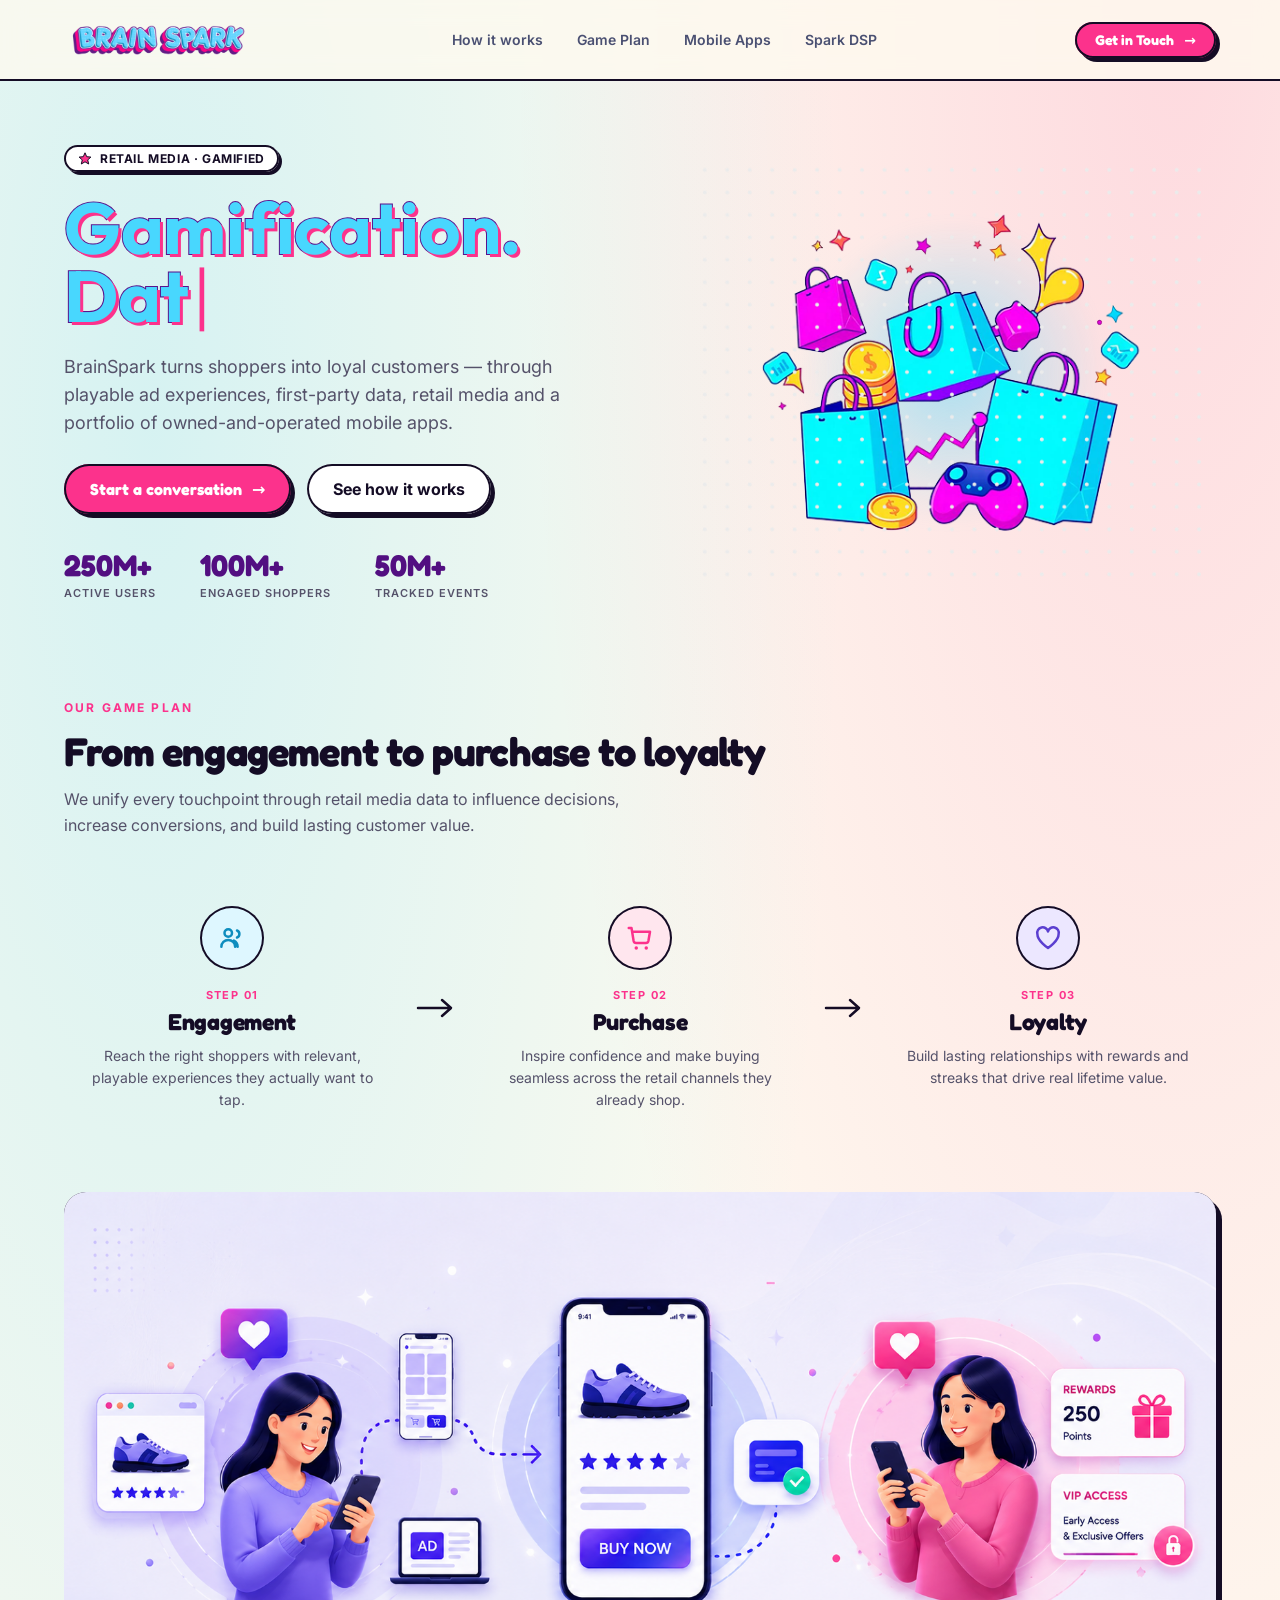
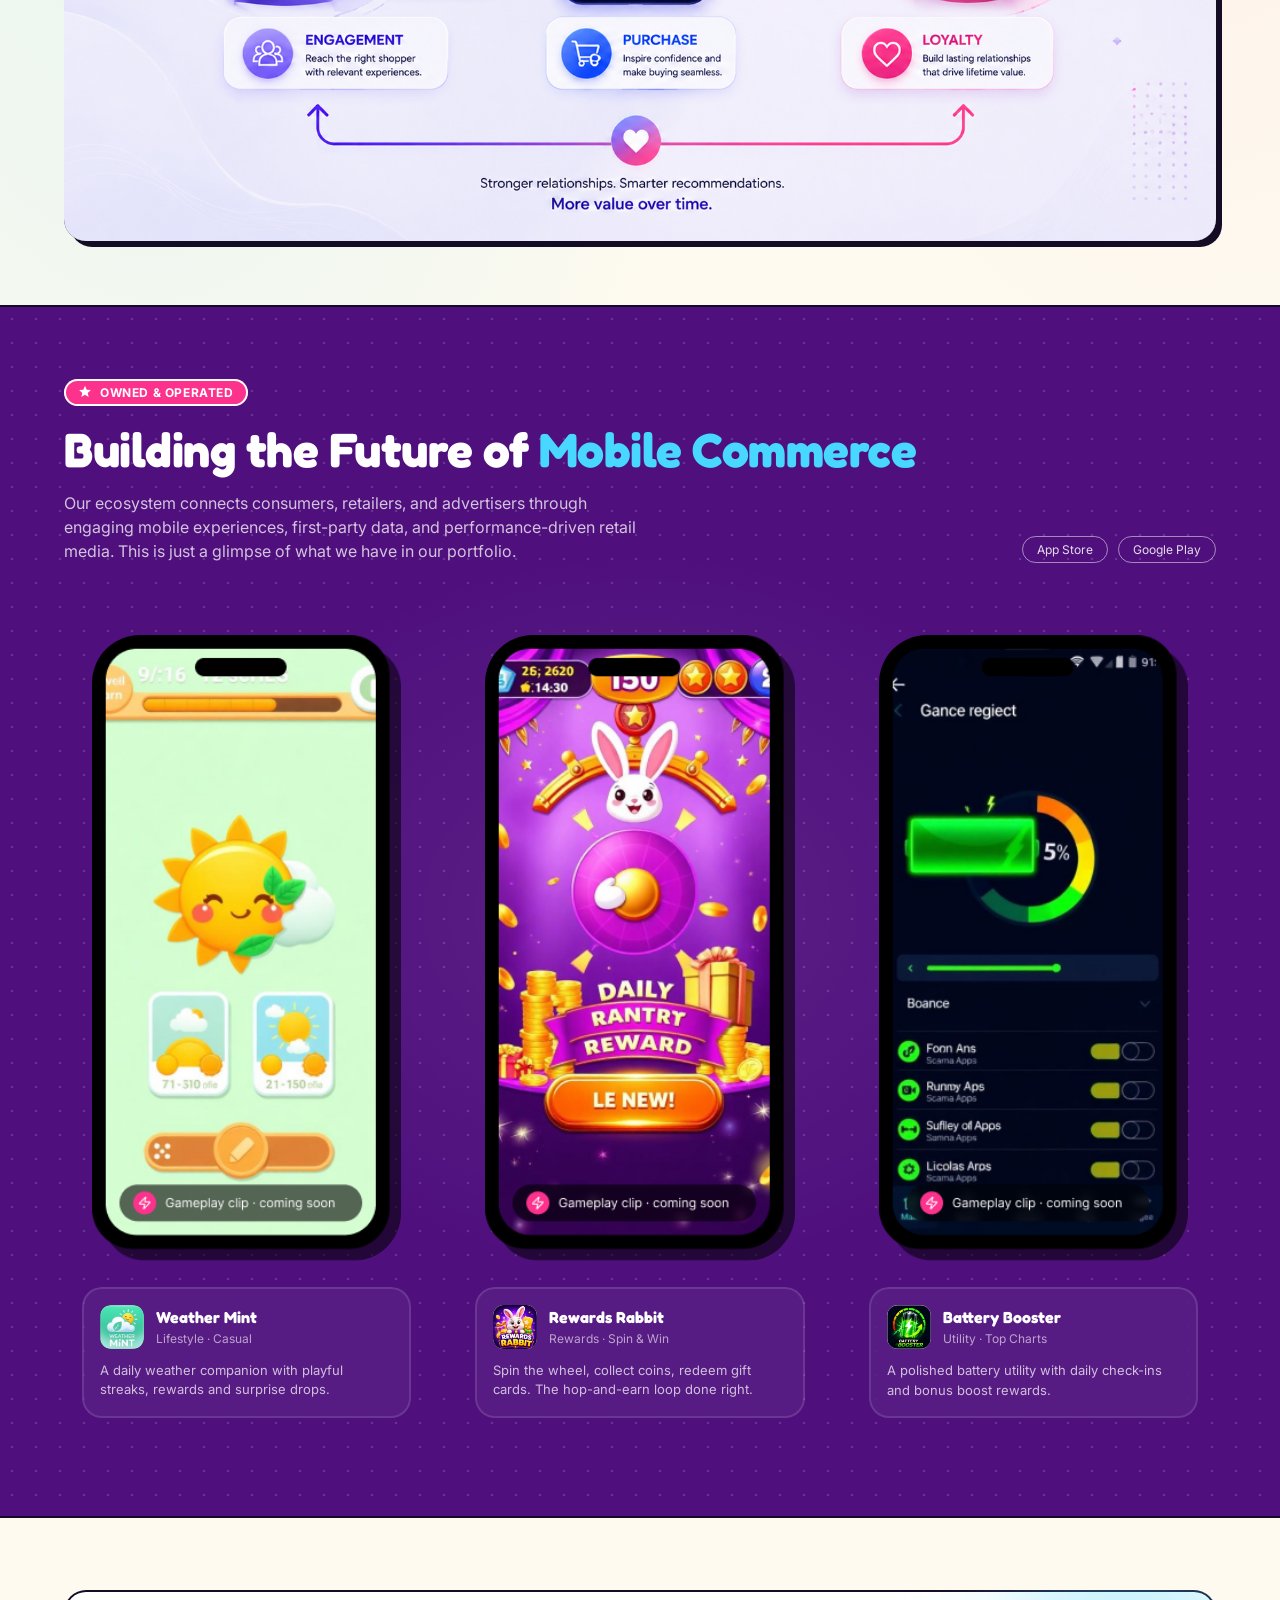
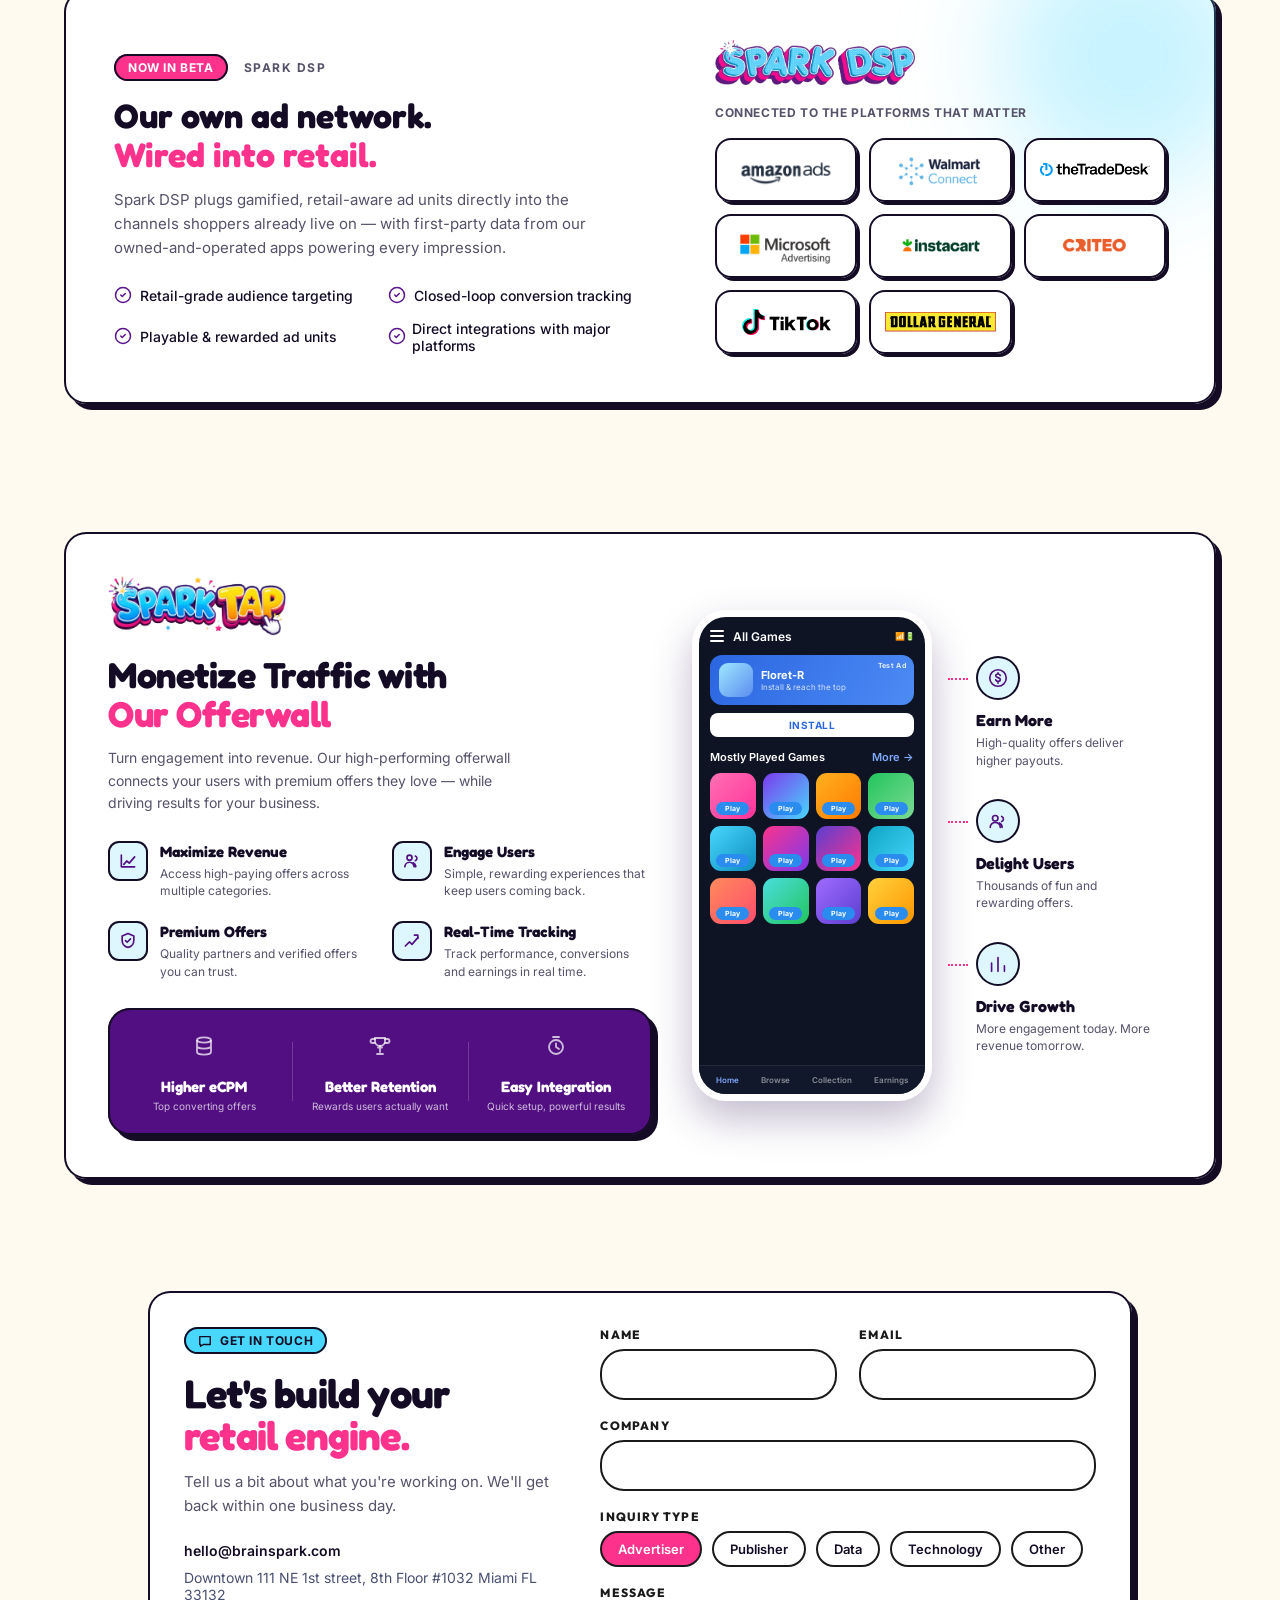
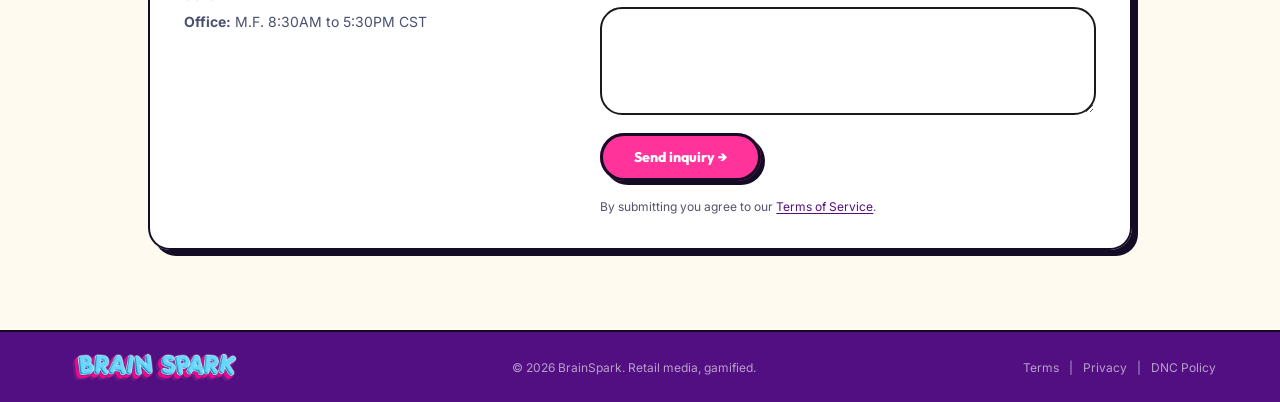
==== commit aad3e6ee: "fix" ====
--- a/index.html
+++ b/index.html
@@ -441,6 +441,7 @@
               <textarea id="message" name="message" rows="4"></textarea>
             </div>
             <button type="submit" class="btn btn--send">Send inquiry <span aria-hidden="true">→</span></button>
+            <p class="form__terms">By submitting you agree to our <a href="terms.html">Terms of Service</a>.</p>
           </form>
         </div>
       </div>
@@ -453,9 +454,9 @@
       <img src="images/logo.png" alt="BrainSpark" class="site-footer__logo" />
       <p class="site-footer__copy">© 2026 BrainSpark. Retail media, gamified.</p>
       <nav class="site-footer__links" aria-label="Legal">
-        <a href="#">Terms</a><span aria-hidden="true">|</span>
-        <a href="#">Privacy</a><span aria-hidden="true">|</span>
-        <a href="#">DNC Policy</a>
+        <a href="terms.html">Terms</a><span aria-hidden="true">|</span>
+        <a href="privacy.html">Privacy</a><span aria-hidden="true">|</span>
+        <a href="dnc.html">DNC Policy</a>
       </nav>
     </div>
   </footer>
--- a/style.css
+++ b/style.css
@@ -756,6 +756,17 @@
   transition: background .15s ease, color .15s ease;
 }
 .chip.is-active { background: var(--pink); color: #fff; }
+.form__terms {
+  font-size: 12px;
+  color: var(--muted);
+  margin: 0;
+}
+.form__terms a {
+  color: var(--purple-deep);
+  text-decoration: underline;
+  text-underline-offset: 2px;
+}
+.form__terms a:hover { color: var(--pink); }
 
 /* ========================== BACK TO TOP ========================== */
 .back-to-top {
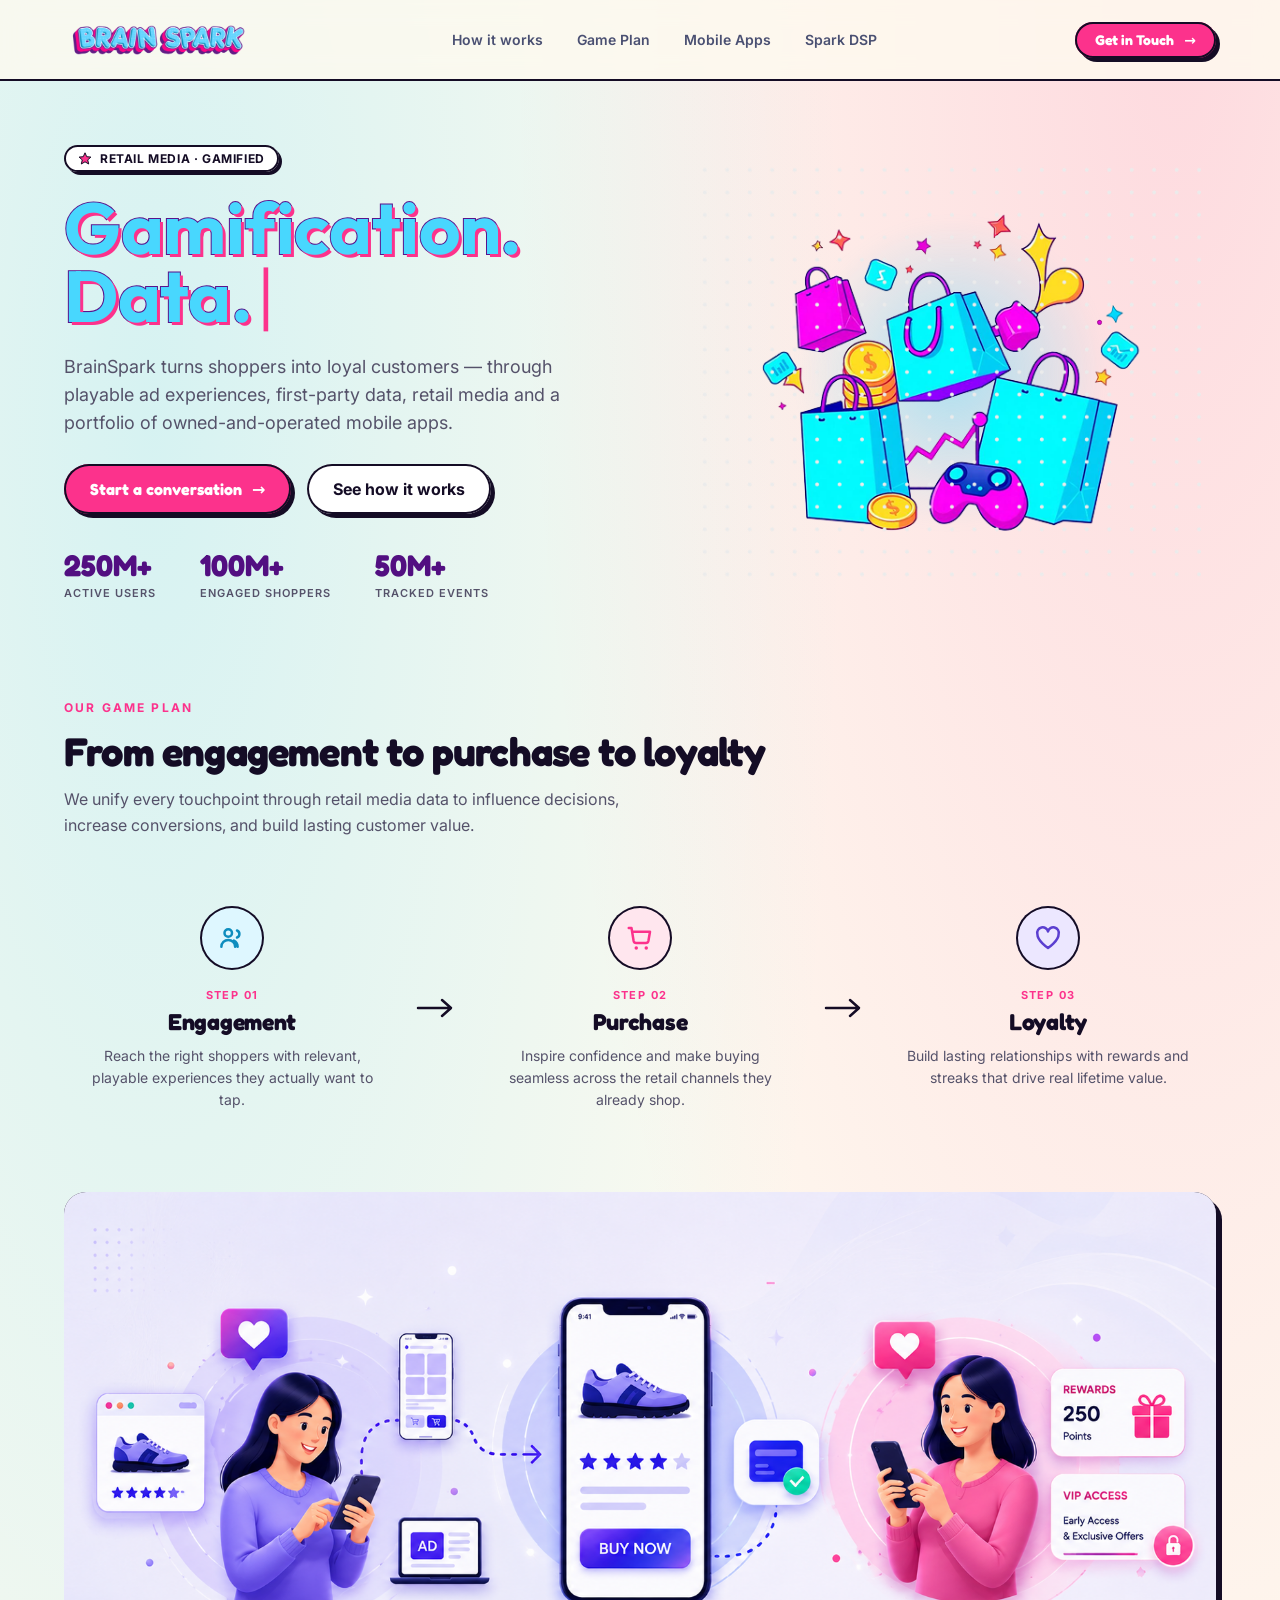
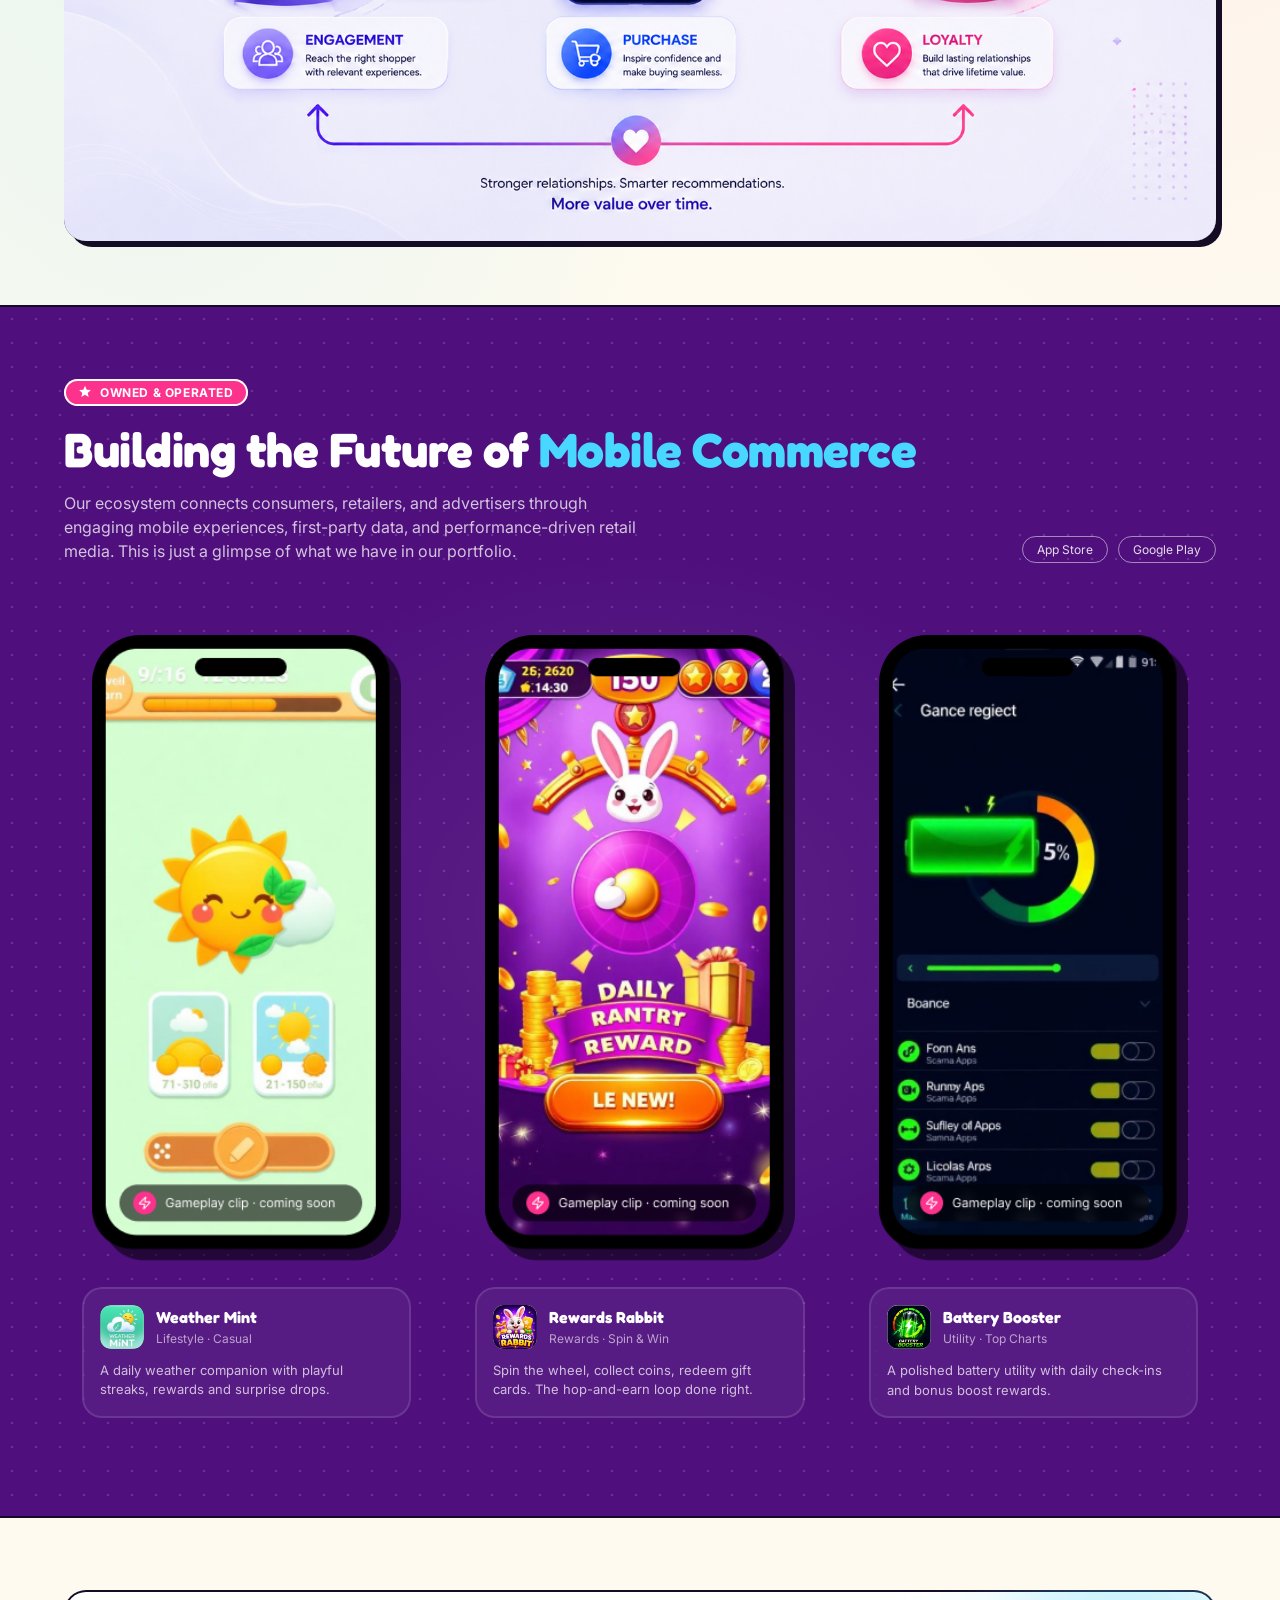
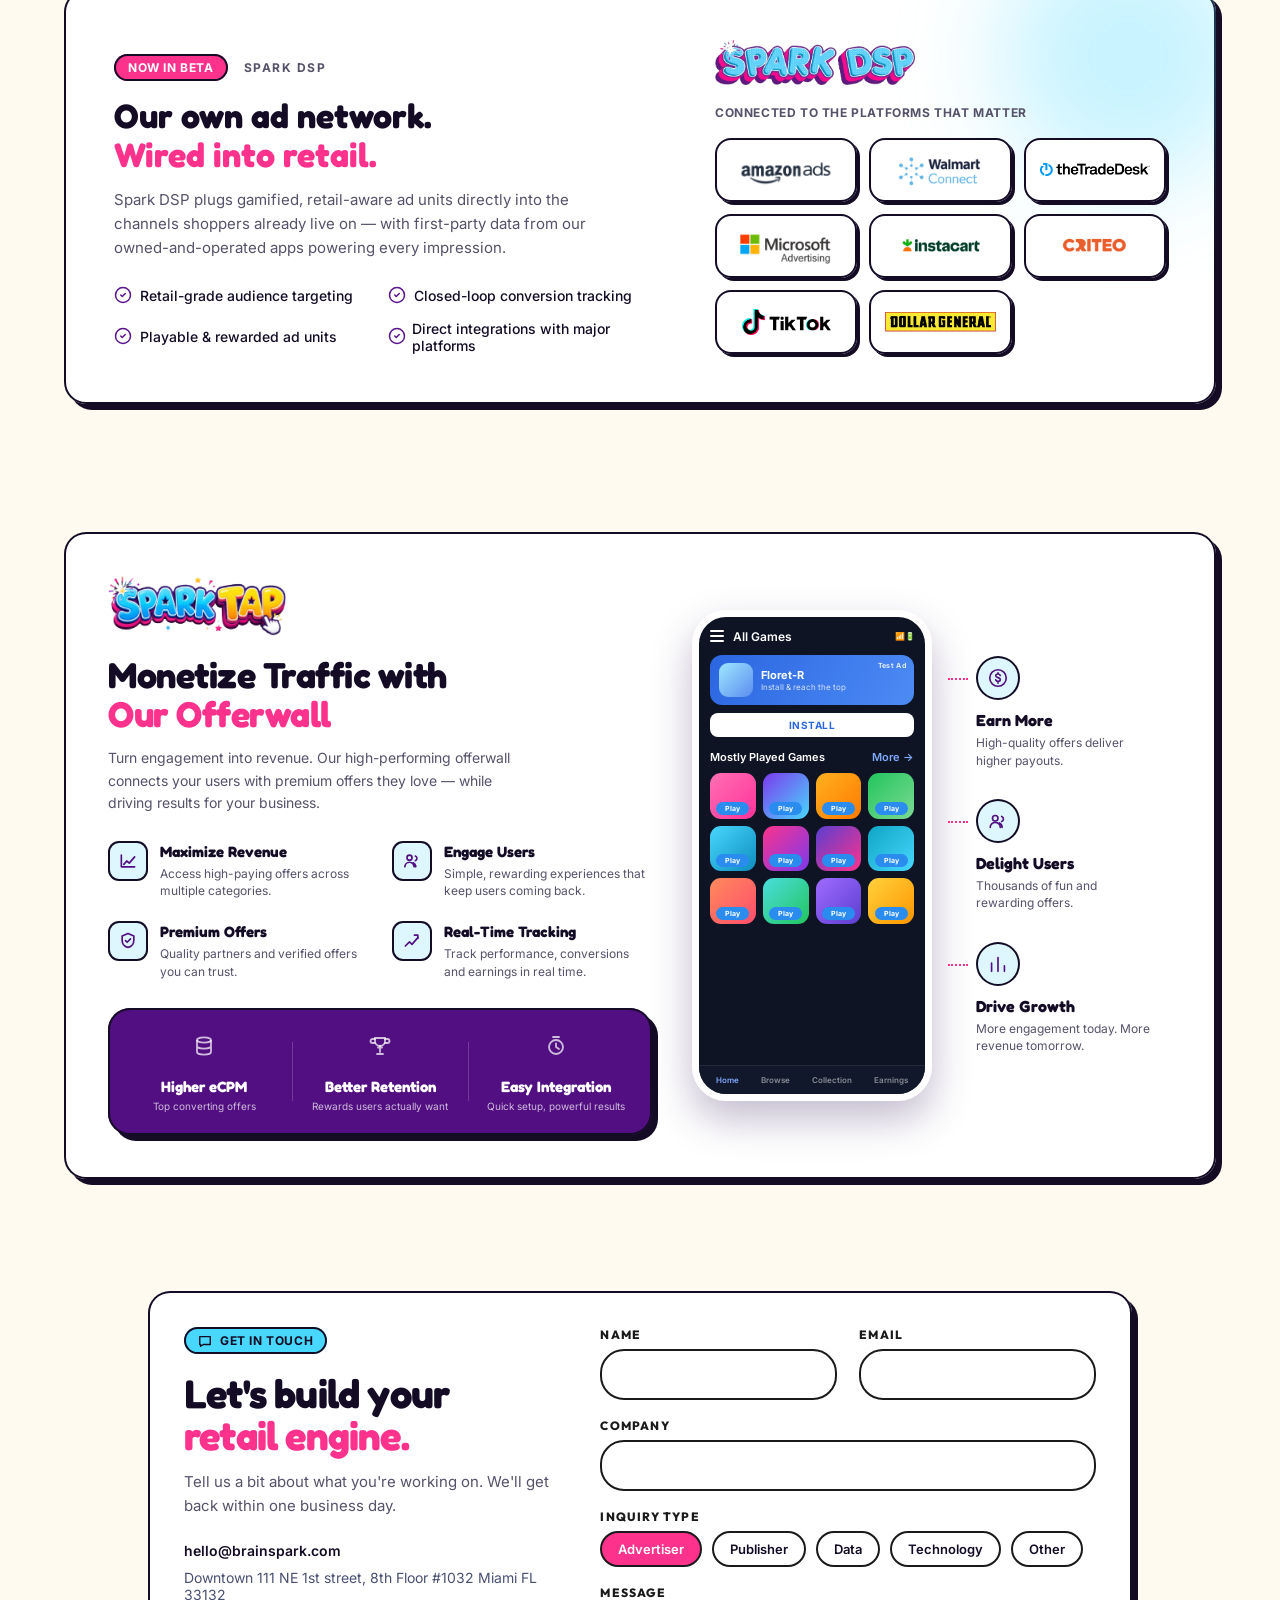
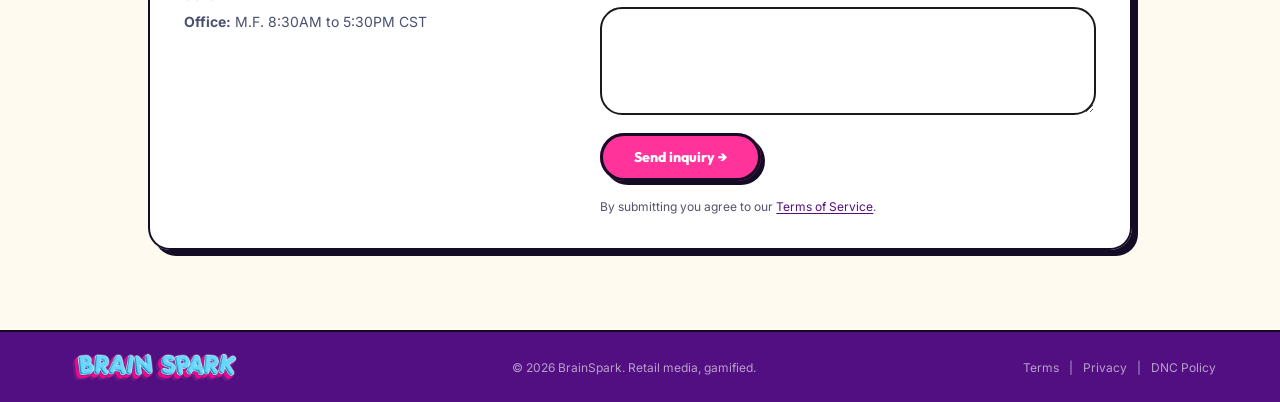
==== commit 8eb88307: "done" ====
--- a/index.html
+++ b/index.html
@@ -52,9 +52,9 @@
             <a href="#business" class="btn btn--white">See how it works</a>
           </div>
           <ul class="hero__stats">
-            <li><strong>250M+</strong><span>Active Users</span></li>
-            <li><strong>100M+</strong><span>Engaged Shoppers</span></li>
-            <li><strong>50M+</strong><span>Tracked Events</span></li>
+            <li><strong data-count="250" data-suffix="M+">250M+</strong><span>Active Users</span></li>
+            <li><strong data-count="100" data-suffix="M+">100M+</strong><span>Engaged Shoppers</span></li>
+            <li><strong data-count="50" data-suffix="M+">50M+</strong><span>Tracked Events</span></li>
           </ul>
         </div>
         <div class="hero__art">
--- a/style.css
+++ b/style.css
@@ -1,4 +1,4 @@
-/* =================================================================
+﻿/* =================================================================
    BrainSpark — style.css  (desktop / base, 1440 reference)
    ================================================================= */
 
@@ -1076,3 +1076,91 @@
 .ow-note__icon svg { width: 22px; height: 22px; }
 .ow-note h4 { font-family: var(--font-display); font-weight: 700; font-size: 16px; margin: 0 0 4px; color: var(--ink); }
 .ow-note p { font-size: 12px; line-height: 1.45; color: var(--muted); margin: 0; max-width: 180px; }
+
+/* ===================== LEGAL PAGES ===================== */
+.terms-hero { background: var(--purple-section); border-bottom: 2px solid var(--ink); padding: 56px 0 48px; color: #fff; }
+.terms-hero__label { display: inline-block; font-size: 11px; font-weight: 700; letter-spacing: 2px; text-transform: uppercase; color: var(--cyan); margin-bottom: 14px; }
+.terms-hero__title { font-family: "Outfit", system-ui, sans-serif; font-weight: 700; font-size: 48px; line-height: 1.05; margin: 0 0 12px; color: #fff; }
+.terms-hero__meta { font-size: 14px; color: rgba(255,255,255,0.55); }
+.terms-layout { display: grid; grid-template-columns: 240px 1fr; gap: 48px; align-items: start; padding: 56px 0 80px; }
+.toc { position: sticky; top: 24px; background: #fff; border-radius: var(--r-card); box-shadow: inset 0 0 0 2px var(--ink), var(--shadow-hard-sm); padding: 24px 20px; }
+.toc__title { font-family: "Outfit", system-ui, sans-serif; font-weight: 700; font-size: 13px; letter-spacing: 1.2px; text-transform: uppercase; color: var(--muted); margin: 0 0 14px; }
+.toc__list { display: flex; flex-direction: column; gap: 2px; }
+.toc__list a { display: block; font-size: 12px; font-weight: 500; color: var(--muted-2); padding: 5px 8px; border-radius: 8px; transition: background .15s ease, color .15s ease; line-height: 1.4; }
+.toc__list a:hover { background: var(--cyan-soft); color: var(--ink); }
+.terms-body { min-width: 0; }
+.terms-section { margin-bottom: 44px; }
+.terms-section:last-child { margin-bottom: 0; }
+.terms-section h2 { font-family: "Outfit", system-ui, sans-serif; font-weight: 700; font-size: 20px; color: var(--ink); margin: 0 0 14px; padding-bottom: 10px; border-bottom: 2px solid var(--line); scroll-margin-top: 30px; }
+.terms-section h3 { font-family: "Outfit", system-ui, sans-serif; font-weight: 700; font-size: 15px; color: var(--ink); margin: 20px 0 8px; }
+.terms-section p { font-size: 14px; line-height: 1.75; color: var(--muted); margin: 0 0 14px; }
+.terms-section p:last-child { margin-bottom: 0; }
+.terms-section ul, .terms-section ol { list-style: disc; padding-left: 22px; display: flex; flex-direction: column; gap: 8px; margin: 0 0 14px; }
+.terms-section ol { list-style: decimal; }
+.terms-section li { font-size: 14px; line-height: 1.7; color: var(--muted); }
+.terms-section a { color: var(--purple-deep); text-decoration: underline; text-underline-offset: 3px; }
+.terms-section a:hover { color: var(--pink); }
+.terms-caps { font-size: 13px; line-height: 1.7; color: var(--muted); background: #f5f3fb; border-left: 3px solid var(--purple-stroke); border-radius: 0 10px 10px 0; padding: 14px 18px; margin: 0 0 14px; }
+.terms-intro { background: #fff; border-radius: var(--r-card); box-shadow: inset 0 0 0 2px var(--ink), var(--shadow-hard-sm); padding: 28px 32px; margin-bottom: 40px; }
+.terms-intro p { font-size: 14px; line-height: 1.75; color: var(--muted); margin: 0 0 12px; }
+.terms-intro p:last-child { margin-bottom: 0; }
+.terms-intro strong { color: var(--ink); }
+.terms-contact-card { background: var(--purple-section); border-radius: var(--r-card); box-shadow: inset 0 0 0 2px var(--ink), var(--shadow-hard-sm); padding: 28px 32px; color: #fff; }
+.terms-contact-card h2 { font-family: "Outfit", system-ui, sans-serif; font-weight: 700; font-size: 20px; color: var(--cyan); margin: 0 0 16px; border-bottom: 2px solid rgba(255,255,255,0.15); padding-bottom: 10px; }
+.terms-contact-card p, .terms-contact-card li { font-size: 14px; line-height: 1.75; color: rgba(255,255,255,0.75); margin: 0 0 6px; }
+.terms-contact-card a { color: var(--cyan); text-decoration: underline; text-underline-offset: 3px; }
+
+/* ---- Privacy ---- */
+.summary-card { background: var(--cyan-soft); border-radius: var(--r-card); box-shadow: inset 0 0 0 2px var(--ink), var(--shadow-hard-sm); padding: 28px 32px; margin-bottom: 40px; }
+.summary-card__title { font-family: "Outfit", system-ui, sans-serif; font-weight: 700; font-size: 14px; letter-spacing: 1.2px; text-transform: uppercase; color: var(--ink); margin: 0 0 18px; }
+.summary-card__list { display: flex; flex-direction: column; gap: 14px; }
+.summary-item__q { font-family: "Outfit", system-ui, sans-serif; font-weight: 700; font-size: 13px; color: var(--ink); margin: 0 0 4px; }
+.summary-item__a { font-size: 13px; line-height: 1.65; color: var(--muted); margin: 0; }
+.data-table { width: 100%; border-collapse: collapse; font-size: 13px; margin: 14px 0 20px; border-radius: 12px; overflow: hidden; box-shadow: inset 0 0 0 2px var(--ink); }
+.data-table thead { background: var(--ink); color: #fff; }
+.data-table th { padding: 10px 14px; text-align: left; font-weight: 700; font-size: 11px; letter-spacing: 0.8px; text-transform: uppercase; }
+.data-table td { padding: 10px 14px; border-bottom: 1px solid var(--line); color: var(--muted); line-height: 1.5; }
+.data-table tr:last-child td { border-bottom: none; }
+.data-table tr:nth-child(even) td { background: #fafafa; }
+.data-table .pill-yes { display: inline-block; background: #d1fae5; color: #065f46; font-weight: 700; font-size: 11px; padding: 2px 10px; border-radius: 999px; }
+.data-table .pill-no  { display: inline-block; background: var(--line); color: var(--muted); font-weight: 700; font-size: 11px; padding: 2px 10px; border-radius: 999px; }
+
+/* ---- DNC ---- */
+.dnc-action-card { background: var(--cyan-soft); border-radius: var(--r-card); box-shadow: inset 0 0 0 2px var(--ink), var(--shadow-hard-sm); padding: 28px 32px; margin-bottom: 40px; }
+.dnc-action-card__title { font-family: "Outfit", system-ui, sans-serif; font-weight: 700; font-size: 16px; color: var(--ink); margin: 0 0 16px; }
+.dnc-methods { display: flex; flex-direction: column; gap: 12px; }
+.dnc-method { display: flex; align-items: center; gap: 14px; background: #fff; border-radius: 14px; box-shadow: inset 0 0 0 2px var(--ink); padding: 14px 18px; }
+.dnc-method__icon { width: 40px; height: 40px; border-radius: 10px; background: var(--purple-section); color: var(--cyan); display: grid; place-items: center; flex-shrink: 0; }
+.dnc-method__icon svg { width: 20px; height: 20px; }
+.dnc-method__label { font-family: "Outfit", system-ui, sans-serif; font-weight: 700; font-size: 13px; color: var(--ink); margin: 0 0 2px; }
+.dnc-method__value { font-size: 13px; color: var(--muted); margin: 0; }
+.dnc-method__value a { color: var(--purple-deep); text-decoration: underline; text-underline-offset: 2px; }
+.dnc-method__value a:hover { color: var(--pink); }
+.dnc-steps { display: grid; grid-template-columns: repeat(2, 1fr); gap: 16px; margin-bottom: 40px; }
+.dnc-step { background: #fff; border-radius: var(--r-card); box-shadow: inset 0 0 0 2px var(--ink), var(--shadow-hard-sm); padding: 20px 22px; display: flex; gap: 14px; align-items: flex-start; }
+.dnc-step__num { width: 28px; height: 28px; border-radius: 50%; background: var(--pink); color: #fff; font-family: "Outfit", system-ui, sans-serif; font-weight: 700; font-size: 13px; display: grid; place-items: center; flex-shrink: 0; box-shadow: 2px 2px 0 var(--ink); border: 2px solid var(--ink); }
+.dnc-step__text { font-size: 13px; line-height: 1.65; color: var(--muted); margin: 0; }
+
+/* ========================== 404 PAGE ========================== */
+.page-404 { min-height: calc(100vh - 79px - 70px); display: flex; align-items: center; justify-content: center; padding: 60px 0; overflow: hidden; position: relative; }
+.page-404::before, .page-404::after { content: ""; position: absolute; border-radius: 50%; filter: blur(80px); pointer-events: none; z-index: 0; }
+.page-404::before { width: 500px; height: 500px; background: rgba(72,215,254,0.18); top: -80px; left: -100px; }
+.page-404::after  { width: 420px; height: 420px; background: rgba(252,50,140,0.14); bottom: -60px; right: -80px; }
+.err-inner { position: relative; z-index: 1; text-align: center; max-width: 600px; margin: 0 auto; padding: 0 24px; }
+.err-code { font-family: "Outfit", system-ui, sans-serif; font-weight: 800; font-size: clamp(120px, 22vw, 200px); line-height: 0.9; color: var(--cyan); -webkit-text-stroke: 3px var(--purple-stroke); paint-order: stroke fill; text-shadow: 5px 5px 0 #fc328c, 10px 10px 0 #5a138c; letter-spacing: -4px; margin: 0 0 8px; display: block; animation: err-float 3.5s ease-in-out infinite; }
+@keyframes err-float { 0%, 100% { transform: translateY(0); } 50% { transform: translateY(-14px); } }
+.err-badge { display: inline-flex; align-items: center; gap: 8px; background: var(--pink); color: #fff; font-weight: 700; font-size: 11px; letter-spacing: 1.6px; text-transform: uppercase; border-radius: var(--r-pill); padding: 6px 16px; box-shadow: inset 0 0 0 2px var(--ink), var(--shadow-hard-xs); margin-bottom: 22px; }
+.err-title { font-family: "Outfit", system-ui, sans-serif; font-weight: 700; font-size: clamp(26px, 5vw, 38px); color: var(--ink); margin: 0 0 14px; line-height: 1.1; }
+.err-sub { font-size: 16px; line-height: 1.65; color: var(--muted); margin: 0 auto 36px; max-width: 440px; }
+.err-actions { display: flex; gap: 14px; justify-content: center; flex-wrap: wrap; margin-bottom: 48px; }
+.err-links { display: flex; flex-wrap: wrap; gap: 10px; justify-content: center; }
+.err-link { display: inline-flex; align-items: center; gap: 6px; font-size: 13px; font-weight: 600; color: var(--muted-2); background: #fff; border: 2px solid var(--ink); border-radius: var(--r-pill); padding: 8px 18px; box-shadow: var(--shadow-hard-xs); transition: transform .15s ease, box-shadow .15s ease, color .15s ease; text-decoration: none; }
+.err-link:hover { transform: translate(-2px,-2px); box-shadow: 5px 5px 0 var(--ink); color: var(--ink); }
+.err-deco { display: flex; justify-content: center; gap: 20px; margin-bottom: 32px; user-select: none; }
+.err-pixel { width: 14px; height: 14px; border-radius: 3px; animation: pixelpop 1.4s ease-in-out infinite; }
+.err-pixel:nth-child(1) { background: var(--cyan);        animation-delay: 0s;  }
+.err-pixel:nth-child(2) { background: var(--pink);        animation-delay: .2s; }
+.err-pixel:nth-child(3) { background: var(--purple-deep); animation-delay: .4s; }
+.err-pixel:nth-child(4) { background: var(--cyan);        animation-delay: .6s; }
+.err-pixel:nth-child(5) { background: var(--pink);        animation-delay: .8s; }
+@keyframes pixelpop { 0%, 100% { transform: scaleY(1); opacity: 0.5; } 50% { transform: scaleY(2.2); opacity: 1; } }
--- a/responsive.css
+++ b/responsive.css
@@ -1,4 +1,4 @@
-/* =================================================================
+﻿/* =================================================================
    BrainSpark — responsive.css
    Breakpoints: 1200, 1024, 900, 768, 600, 480, 375, 320
    ================================================================= */
@@ -64,8 +64,26 @@
   .hero__title { font-size: 56px; }
 
   .apps__head { flex-direction: column; align-items: flex-start; }
-  .apps__grid { grid-template-columns: 1fr 1fr; gap: 22px; }
-  .apps__grid .app-card:last-child { grid-column: 1 / -1; max-width: 420px; }
+
+  /* Swipeable slider from 900px down */
+  .apps__grid {
+    display: flex;
+    gap: 16px;
+    overflow-x: auto;
+    scroll-snap-type: x mandatory;
+    -webkit-overflow-scrolling: touch;
+    scrollbar-width: none;
+    margin: 0 -24px;
+    padding: 4px 24px 6px;
+  }
+  .apps__grid::-webkit-scrollbar { display: none; }
+  .apps__grid .app-card {
+    flex: 0 0 48%;
+    max-width: 48%;
+    scroll-snap-align: start;
+  }
+  .apps__grid .app-card:last-child { max-width: 48%; }
+  .apps__dots { display: flex; }
 
   .dsp__panel { grid-template-columns: 1fr; }
   .dsp__panel::after { opacity: .5; }
@@ -99,6 +117,7 @@
     margin: auto;
     max-width: 470px;
     width: 100%;
+    margin-top: 20px;
 }
 .gameplan .section-title,.gameplan .eyebrow {
     text-align: center;
@@ -148,28 +167,10 @@
   .hero__stats { gap: 20px; justify-content: space-between; }
   .hero__stats strong { font-size: 24px; }
 
-  /* Owned & Operated → swipeable slider */
-  .apps__grid {
-    display: flex;
-    grid-template-columns: none;
-    gap: 16px;
-    overflow-x: auto;
-    scroll-snap-type: x mandatory;
-    -webkit-overflow-scrolling: touch;
-    scrollbar-width: none;
-    margin: 0 -18px;
-    padding: 4px 18px 6px;
-  }
-  .apps__grid::-webkit-scrollbar { display: none; }
-  .apps__grid .app-card {
-    flex: 0 0 100%;
-    max-width: 100%;
-    width: 100%;
-    margin: 0;
-    scroll-snap-align: center;
-  }
+  /* Full-width cards on small phones */
+  .apps__grid { gap: 0; margin: 0; padding: 4px 0 6px; }
+  .apps__grid .app-card { flex: 0 0 100%; max-width: 100%; scroll-snap-align: start; }
   .apps__grid .app-card:last-child { max-width: 100%; }
-  .apps__dots { display: flex; }
   .phone__clip { font-size: 10px; }
 
   .brand-grid { grid-template-columns: 1fr 1fr; }
@@ -183,7 +184,7 @@
 
   .subs-banner { grid-template-columns: 1fr; gap: 22px; }
   .subs + .subs::before { display: none; }
-  .subs { padding-top: 22px; border-top: 1px solid rgba(255,255,255,0.16); }
+  .subs { padding-top: 22px; border-top: 1px solid rgba(255,255,255,0.16);}
   .subs:first-child { padding-top: 0; border-top: none; }
 
   .logo-grid { grid-template-columns: 1fr 1fr; }
@@ -265,3 +266,23 @@
   .brand-grid { grid-template-columns: 1fr; }
   .chip { font-size: 12px; padding: 7px 13px; }
 }
+
+/* ---- Legal pages (terms / privacy / dnc) ---- */
+@media (max-width: 768px) {
+  .terms-layout { grid-template-columns: 1fr; gap: 32px; }
+  .toc { position: static; }
+  .terms-hero__title { font-size: 34px; }
+  .dnc-steps { grid-template-columns: 1fr; }
+  .data-table { font-size: 12px; }
+  .data-table th, .data-table td { padding: 8px 10px; }
+}
+@media (max-width: 480px) {
+  .terms-hero__title { font-size: 28px; }
+  .terms-intro, .summary-card, .terms-contact-card, .dnc-action-card { padding: 22px 20px; }
+}
+
+/* ---- 404 page ---- */
+@media (max-width: 480px) {
+  .err-actions { flex-direction: column; align-items: center; }
+  .err-actions .btn { width: 100%; justify-content: center; max-width: 280px; }
+}
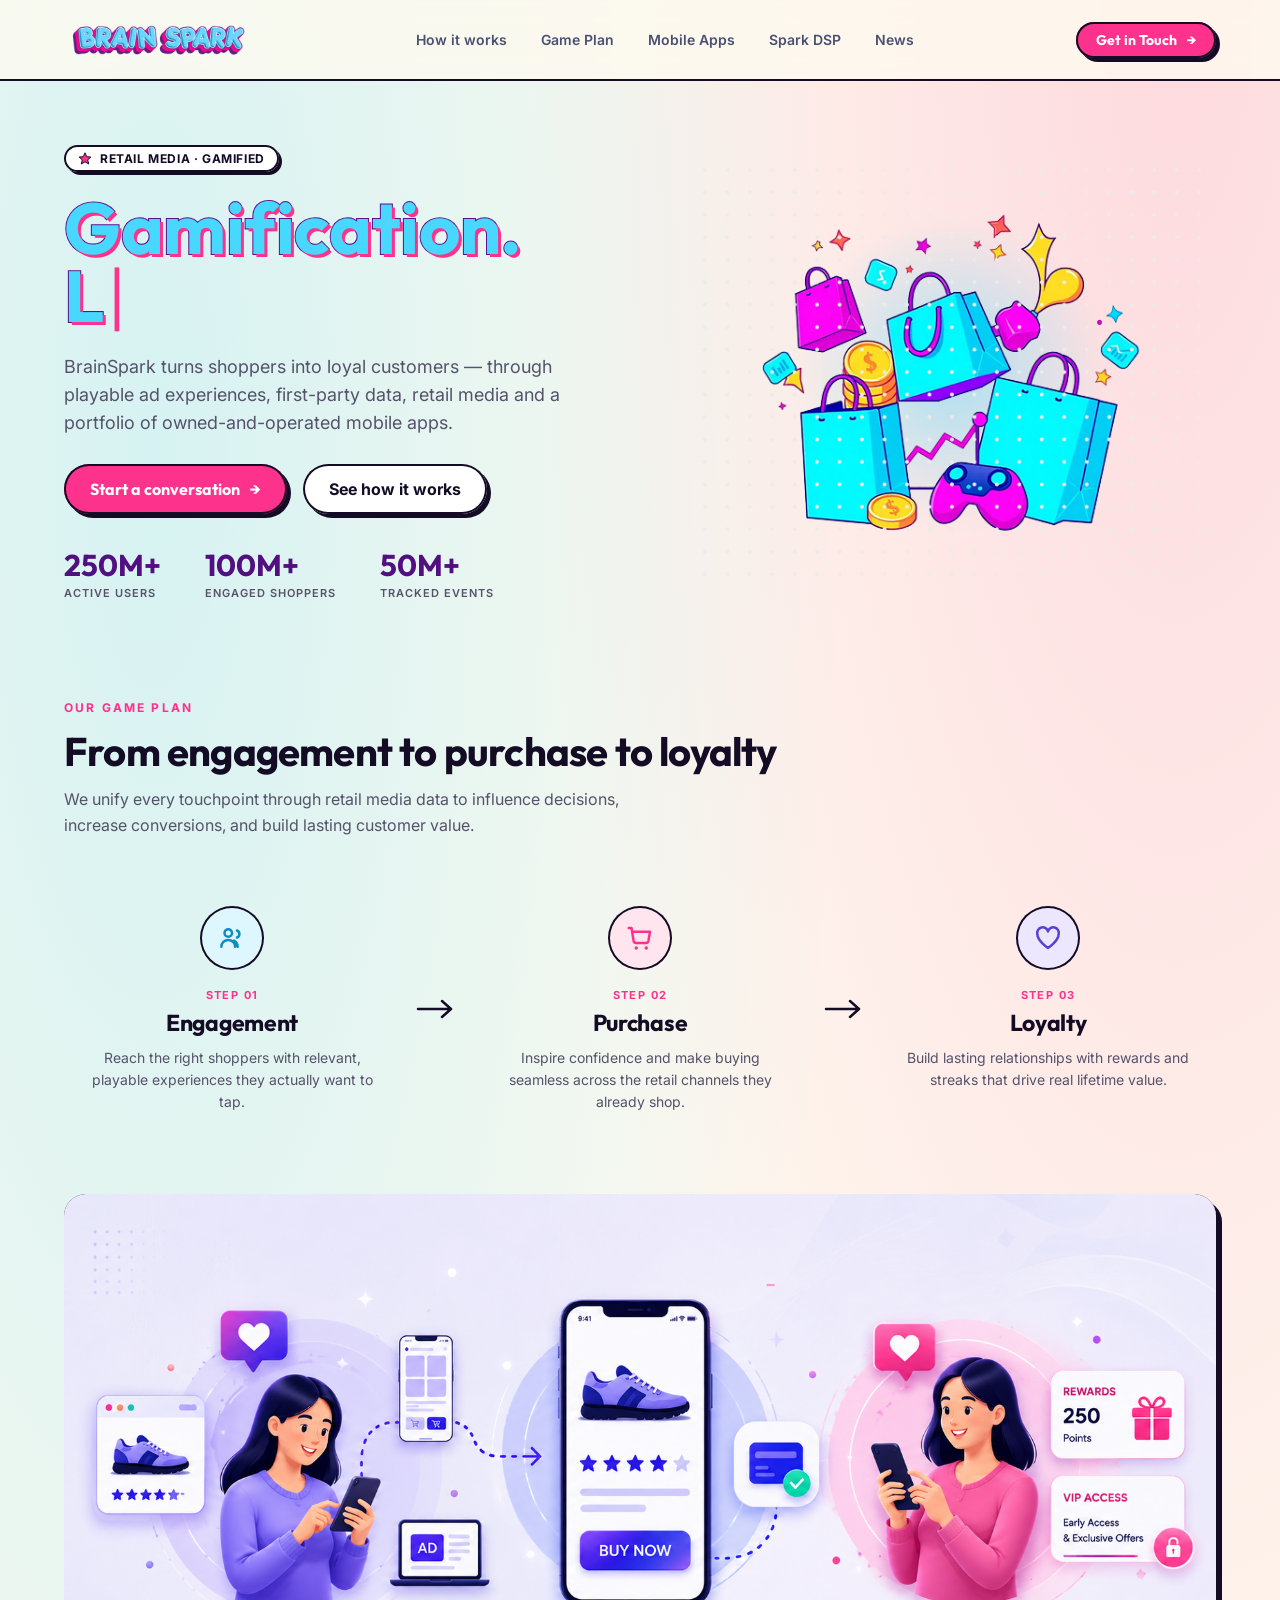
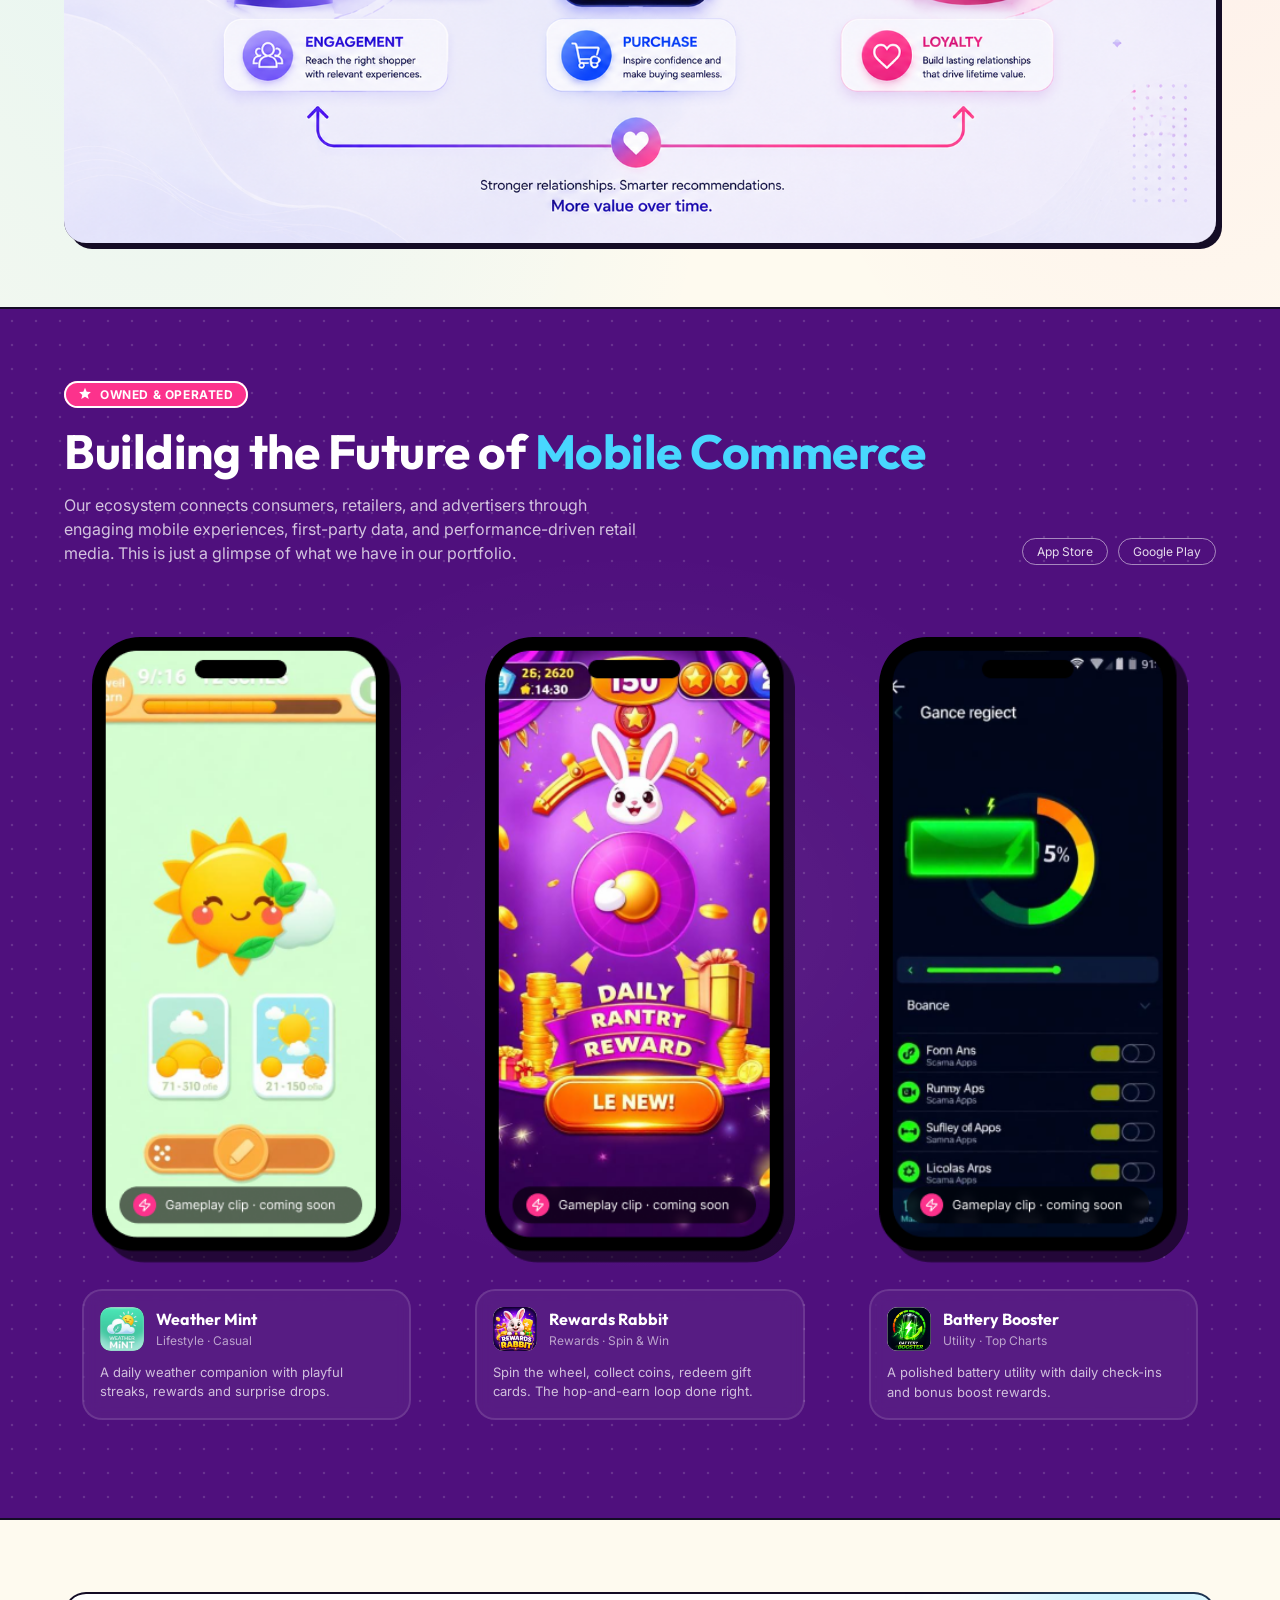
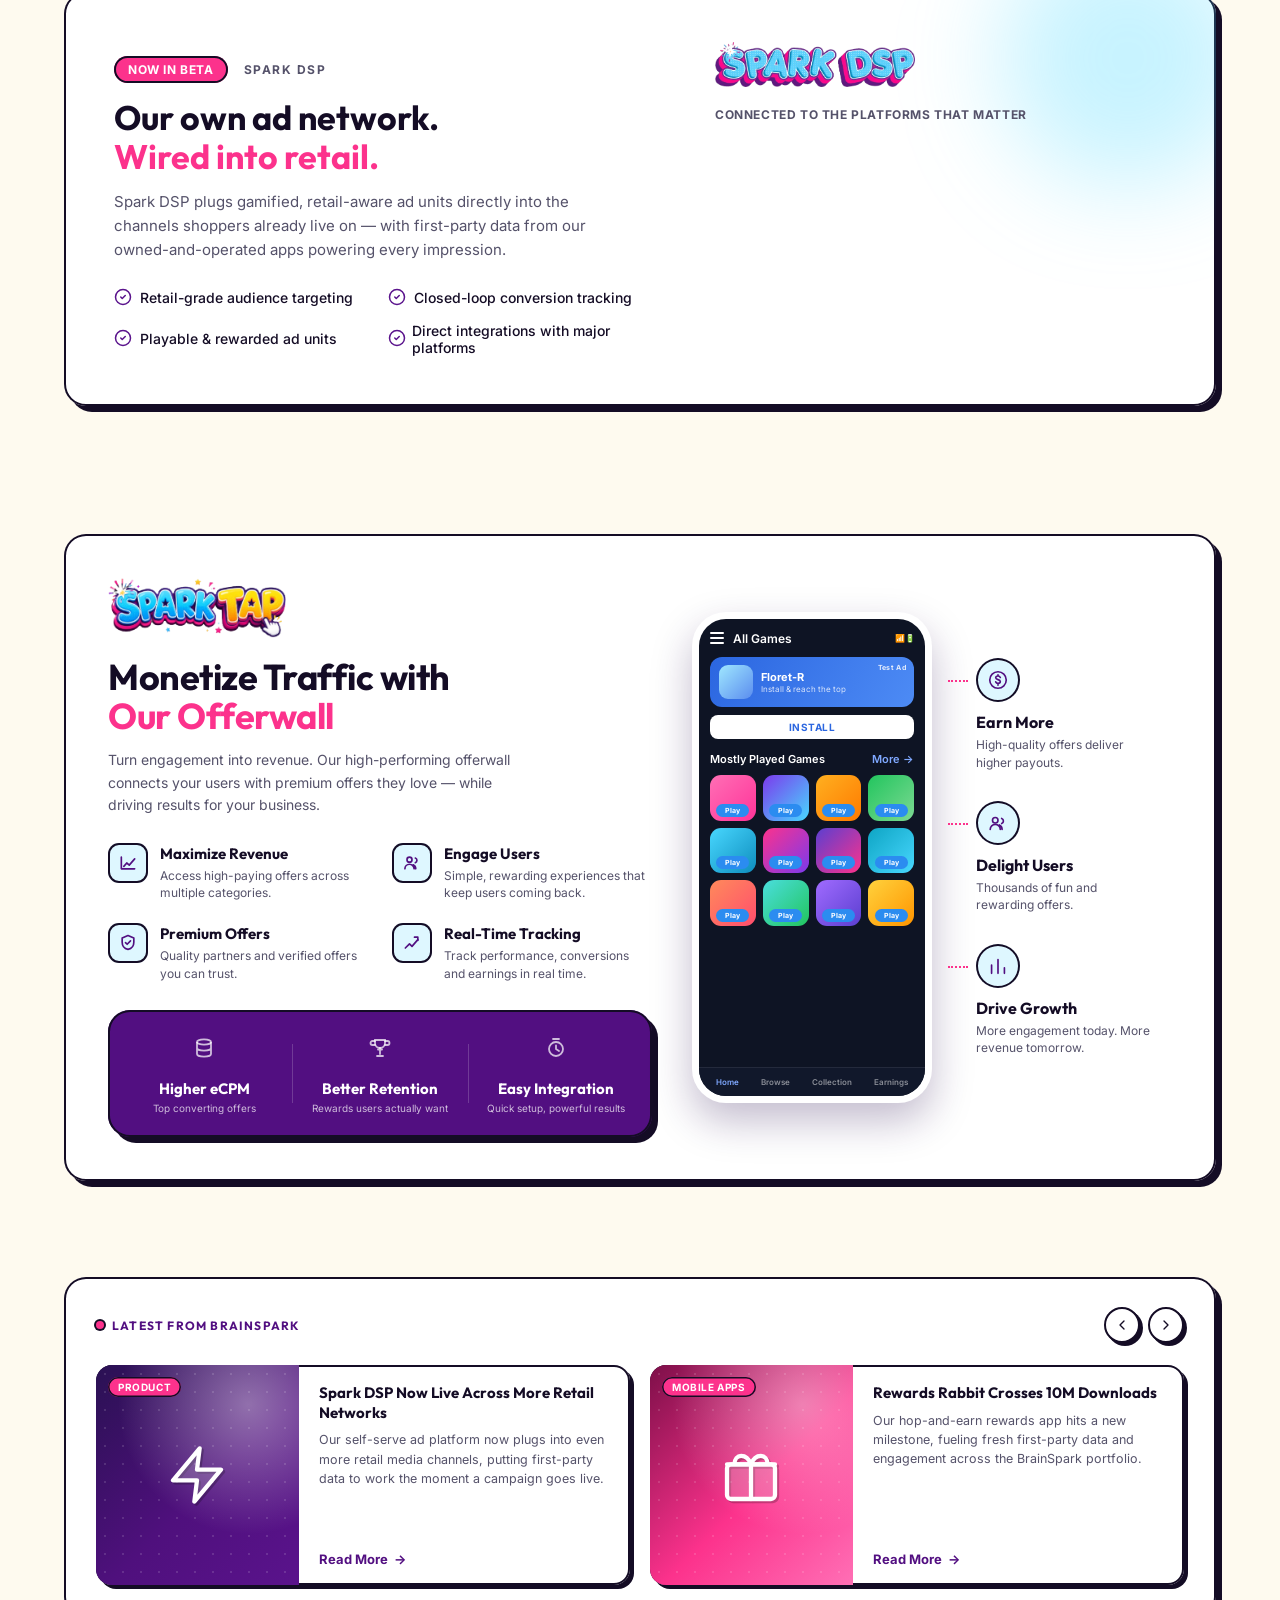
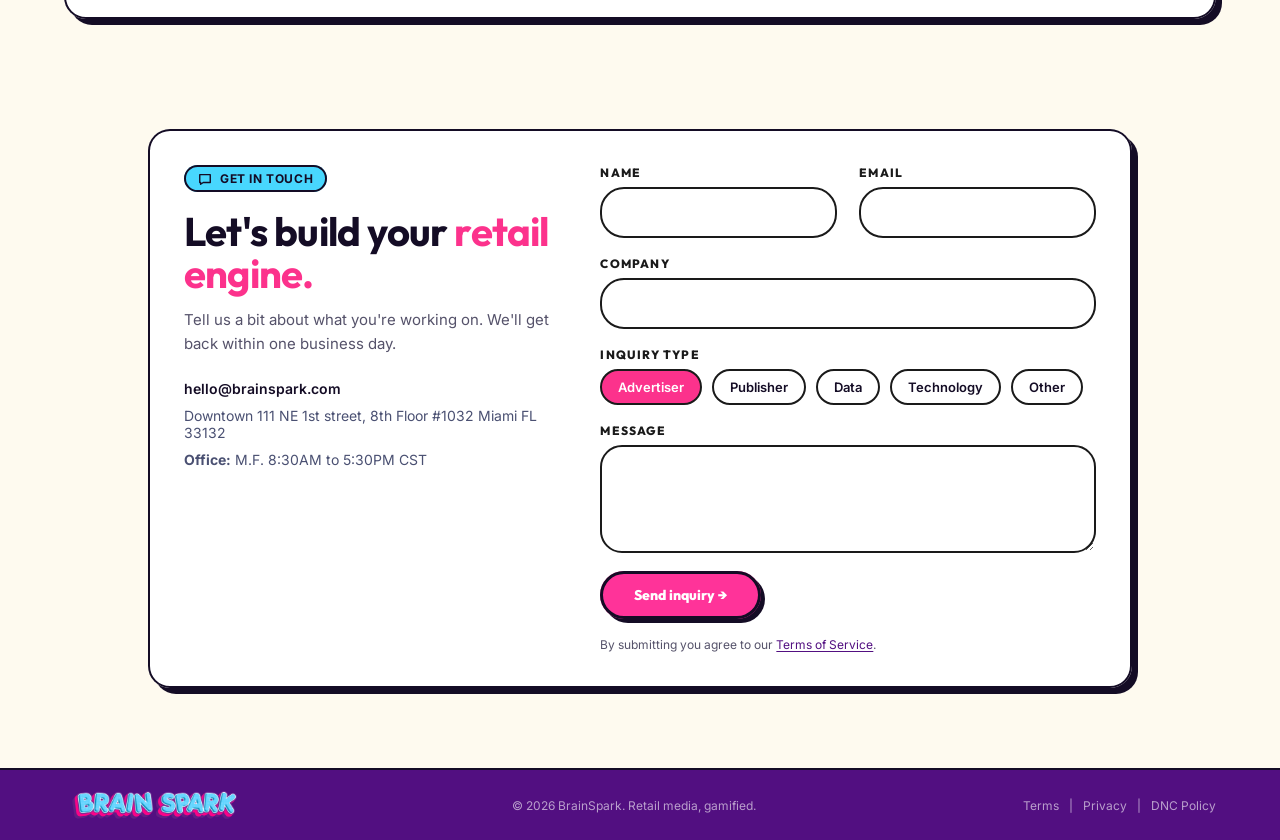
==== commit 4dfc7a4d: "fix" ====
--- a/index.html
+++ b/index.html
@@ -12,6 +12,7 @@
   <link rel="preconnect" href="https://fonts.googleapis.com" />
   <link rel="preconnect" href="https://fonts.gstatic.com" crossorigin />
   <link href="https://fonts.googleapis.com/css2?family=Fredoka:wght@400;500;600;700&family=Inter:wght@400;500;600;700&family=JetBrains+Mono:wght@400;700&family=Outfit:wght@500;700;800&family=Space+Grotesk:wght@500;600;700&display=swap" rel="stylesheet" />
+  <link rel="stylesheet" href="https://cdn.jsdelivr.net/npm/swiper@11/swiper-bundle.min.css" />
   <link rel="stylesheet" href="style.css" />
   <link rel="stylesheet" href="responsive.css" />
 </head>
@@ -28,6 +29,7 @@
         <a href="#gameplan" class="nav__link">Game Plan</a>
         <a href="#mobile-apps" class="nav__link">Mobile Apps</a>
         <a href="#spark-dsp" class="nav__link">Spark DSP</a>
+        <a href="#news" class="nav__link">News</a>
       </nav>
 
       <div class="header__actions">
@@ -396,6 +398,96 @@
       </div>
     </section>
 
+    <!-- ========================= LATEST NEWS ========================= -->
+    <section class="news" id="news">
+      <div class="container">
+        <div class="news__panel">
+          <div class="news__bar">
+            <span class="news__label">Latest from BrainSpark</span>
+            <div class="news__controls">
+              <div class="news__dots" id="newsDots" role="tablist" aria-label="News slides"></div>
+              <div class="news__arrows">
+                <button type="button" class="news__arrow" id="newsPrev" aria-label="Previous article">
+                  <svg width="16" height="16" viewBox="0 0 24 24" fill="none" stroke="currentColor" stroke-width="2" stroke-linecap="round" stroke-linejoin="round" aria-hidden="true"><path d="M15 18l-6-6 6-6"/></svg>
+                </button>
+                <button type="button" class="news__arrow" id="newsNext" aria-label="Next article">
+                  <svg width="16" height="16" viewBox="0 0 24 24" fill="none" stroke="currentColor" stroke-width="2" stroke-linecap="round" stroke-linejoin="round" aria-hidden="true"><path d="M9 18l6-6-6-6"/></svg>
+                </button>
+              </div>
+            </div>
+          </div>
+
+          <div class="swiper news-swiper" id="newsSwiper">
+            <div class="swiper-wrapper">
+              <div class="news-card swiper-slide">
+                <div class="news-card__inner">
+                  <div class="news-card__media">
+                    <div class="news-visual news-visual--dsp" aria-hidden="true">
+                      <svg viewBox="0 0 24 24" fill="none" stroke="#fff" stroke-width="1.6" stroke-linecap="round" stroke-linejoin="round"><path d="M13 2L3 14h9l-1 8 10-12h-9l1-8z" fill="rgba(255,255,255,0.18)"/></svg>
+                    </div>
+                    <span class="news-card__tag">Product</span>
+                  </div>
+                  <div class="news-card__body">
+                    <h3 class="news-card__title">Spark DSP Now Live Across More Retail Networks</h3>
+                    <p class="news-card__desc">Our self-serve ad platform now plugs into even more retail media channels, putting first-party data to work the moment a campaign goes live.</p>
+                    <a href="news-spark-dsp.html" class="news-card__link">Read More <span aria-hidden="true">→</span></a>
+                  </div>
+                </div>
+              </div>
+
+              <div class="news-card swiper-slide">
+                <div class="news-card__inner">
+                  <div class="news-card__media">
+                    <div class="news-visual news-visual--rabbit" aria-hidden="true">
+                      <svg viewBox="0 0 24 24" fill="none" stroke="#fff" stroke-width="1.6" stroke-linecap="round" stroke-linejoin="round"><rect x="3" y="8" width="18" height="13" rx="1.5" fill="rgba(255,255,255,0.18)"/><path d="M3 8h18M12 8v13M12 8c-1.6-4.2-6.2-4.2-6.2 0M12 8c1.6-4.2 6.2-4.2 6.2 0"/></svg>
+                    </div>
+                    <span class="news-card__tag">Mobile Apps</span>
+                  </div>
+                  <div class="news-card__body">
+                    <h3 class="news-card__title">Rewards Rabbit Crosses 10M Downloads</h3>
+                    <p class="news-card__desc">Our hop-and-earn rewards app hits a new milestone, fueling fresh first-party data and engagement across the BrainSpark portfolio.</p>
+                    <a href="news-rewards-rabbit.html" class="news-card__link">Read More <span aria-hidden="true">→</span></a>
+                  </div>
+                </div>
+              </div>
+
+              <div class="news-card swiper-slide">
+                <div class="news-card__inner">
+                  <div class="news-card__media">
+                    <div class="news-visual news-visual--loyalty" aria-hidden="true">
+                      <svg viewBox="0 0 24 24" fill="none" stroke="#fff" stroke-width="1.6" stroke-linecap="round" stroke-linejoin="round"><circle cx="12" cy="15" r="6" fill="rgba(255,255,255,0.18)"/><path d="M9.5 10.5L7 3h3l2 6.5M14.5 10.5L17 3h-3l-2 6.5"/></svg>
+                    </div>
+                    <span class="news-card__tag">Industry</span>
+                  </div>
+                  <div class="news-card__body">
+                    <h3 class="news-card__title">Why Gamified Loyalty Is Reshaping Retail Media</h3>
+                    <p class="news-card__desc">Playable ad experiences are driving deeper engagement than static banners — here's what the latest performance data shows.</p>
+                    <a href="news-gamified-loyalty.html" class="news-card__link">Read More <span aria-hidden="true">→</span></a>
+                  </div>
+                </div>
+              </div>
+
+              <div class="news-card swiper-slide">
+                <div class="news-card__inner">
+                  <div class="news-card__media">
+                    <div class="news-visual news-visual--data" aria-hidden="true">
+                      <svg viewBox="0 0 24 24" fill="none" stroke="#fff" stroke-width="1.6"><circle cx="9" cy="12" r="6.5" fill="rgba(255,255,255,0.14)"/><circle cx="15" cy="12" r="6.5" fill="rgba(255,255,255,0.14)"/></svg>
+                    </div>
+                    <span class="news-card__tag">Company</span>
+                  </div>
+                  <div class="news-card__body">
+                    <h3 class="news-card__title">BrainSpark Expands First-Party Data Partnerships</h3>
+                    <p class="news-card__desc">New integrations bring even richer shopper signal to our DSP, helping advertisers reach the right audience at the right moment.</p>
+                    <a href="news-data-partnerships.html" class="news-card__link">Read More <span aria-hidden="true">→</span></a>
+                  </div>
+                </div>
+              </div>
+            </div>
+          </div>
+        </div>
+      </div>
+    </section>
+
     <!-- ========================= CONTACT ========================= -->
     <section class="contact" id="contact">
       <div class="container">
@@ -463,6 +555,8 @@
 
   <button class="back-to-top" id="backToTop" aria-label="Back to top">↑</button>
 
-  <script data-cfasync="false" src="/cdn-cgi/scripts/5c5dd728/cloudflare-static/email-decode.min.js"></script><script data-cfasync="false" src="/cdn-cgi/scripts/5c5dd728/cloudflare-static/email-decode.min.js"></script><script src="script.js"></script>
+  <script data-cfasync="false" src="/cdn-cgi/scripts/5c5dd728/cloudflare-static/email-decode.min.js"></script><script data-cfasync="false" src="/cdn-cgi/scripts/5c5dd728/cloudflare-static/email-decode.min.js"></script>
+  <script src="https://cdn.jsdelivr.net/npm/swiper@11/swiper-bundle.min.js"></script>
+  <script src="script.js"></script>
 </body>
 </html>
--- a/style.css
+++ b/style.css
@@ -23,8 +23,9 @@
   --r-card: 22px;
   --r-pill: 999px;
 
-  --font-display: "Fredoka", system-ui, sans-serif;
-  --font-head: "Fredoka", system-ui, sans-serif;
+  /*--font-display: "Fredoka", system-ui, sans-serif;*/
+   --font-display: "Outfit", system-ui, sans-serif;
+  --font-head: "Outfit", system-ui, sans-serif;
   --font-body: "Inter", system-ui, sans-serif;
   --font-label: "Outfit", system-ui, sans-serif;
   --font-mono: "JetBrains Mono", ui-monospace, monospace;
@@ -1164,3 +1165,299 @@
 .err-pixel:nth-child(4) { background: var(--cyan);        animation-delay: .6s; }
 .err-pixel:nth-child(5) { background: var(--pink);        animation-delay: .8s; }
 @keyframes pixelpop { 0%, 100% { transform: scaleY(1); opacity: 0.5; } 50% { transform: scaleY(2.2); opacity: 1; } }
+
+/* ========================== LATEST NEWS ========================== */
+.news { padding: 24px 0 70px; }
+.news__panel {
+  background: #fff;
+  border-radius: var(--r-card);
+  box-shadow: inset 0 0 0 2px var(--ink), var(--shadow-hard);
+  padding: 30px 32px 34px;
+}
+.news__bar {
+  display: flex;
+  align-items: center;
+  justify-content: space-between;
+  gap: 16px;
+  margin-bottom: 22px;
+}
+.news__label {
+  display: inline-flex;
+  align-items: center;
+  gap: 8px;
+  font-family: "Outfit", system-ui, sans-serif;
+  font-weight: 700;
+  font-size: 12px;
+  letter-spacing: 1.2px;
+  text-transform: uppercase;
+  color: var(--purple-deep);
+}
+.news__label::before {
+  content: "";
+  width: 8px;
+  height: 8px;
+  border-radius: 999px;
+  background: var(--pink);
+  box-shadow: 0 0 0 2px var(--ink);
+}
+.news__controls { display: flex; align-items: center; gap: 18px; }
+.news__dots { display: none; align-items: center; gap: 6px; }
+.news__dots .news__dot {
+  width: 8px;
+  height: 8px;
+  border-radius: 999px;
+  background: var(--cyan-soft);
+  box-shadow: inset 0 0 0 1.5px var(--ink);
+  border: none;
+  padding: 0;
+  cursor: pointer;
+  transition: background .2s ease, width .2s ease;
+}
+.news__dots .news__dot.is-active { background: var(--pink); width: 22px; }
+.news__arrows { display: flex; gap: 8px; }
+.news__arrow {
+  width: 36px;
+  height: 36px;
+  border-radius: 50%;
+  border: 2px solid var(--ink);
+  background: #fff;
+  color: var(--ink);
+  box-shadow: var(--shadow-hard-xs);
+  display: grid;
+  place-items: center;
+  transition: transform .15s ease, box-shadow .15s ease, background .15s ease, color .15s ease;
+}
+.news__arrow:hover { transform: translate(-1px,-1px); box-shadow: 4px 4px 0 var(--ink); background: var(--cyan-soft); color: var(--purple-deep); }
+
+.news-swiper {
+  overflow: hidden;
+  padding: 6px 6px 14px;
+  margin: -6px -6px -14px;
+  cursor: grab;
+}
+.news-swiper.swiper-grabbing { cursor: grabbing; }
+
+.news-card { box-sizing: border-box; }
+.news-card__inner {
+  height: 220px;
+  display: flex;
+  background: #fff;
+  border-radius: 16px;
+  box-shadow: inset 0 0 0 2px var(--ink), var(--shadow-hard-sm);
+  overflow: hidden;
+}
+.news-card__media {
+  position: relative;
+  flex: 0 0 38%;
+  height: 100%;
+  overflow: hidden;
+  user-select: none;
+}
+.news-card__tag {
+  position: absolute;
+  top: 12px;
+  left: 12px;
+  z-index: 2;
+  background: var(--pink);
+  color: #fff;
+  font-size: 10px;
+  font-weight: 700;
+  letter-spacing: 0.6px;
+  text-transform: uppercase;
+  padding: 4px 10px;
+  border-radius: 999px;
+  box-shadow: inset 0 0 0 1.5px var(--ink);
+}
+.news-card__body {
+  flex: 1;
+  min-width: 0;
+  height: 100%;
+  padding: 18px 20px;
+  display: flex;
+  flex-direction: column;
+  gap: 8px;
+  overflow: hidden;
+}
+.news-card__title {
+  font-family: "Outfit", system-ui, sans-serif;
+  font-weight: 700;
+  font-size: 15px;
+  line-height: 1.3;
+  color: var(--ink);
+  margin: 0;
+  display: -webkit-box;
+  -webkit-line-clamp: 2;
+  line-clamp: 2;
+  -webkit-box-orient: vertical;
+  overflow: hidden;
+}
+.news-card__desc {
+  font-size: 12.5px;
+  line-height: 1.55;
+  color: var(--muted);
+  margin: 0;
+  flex: 1;
+  display: -webkit-box;
+  -webkit-line-clamp: 3;
+  line-clamp: 3;
+  -webkit-box-orient: vertical;
+  overflow: hidden;
+}
+.news-card__link {
+  display: inline-flex;
+  align-items: center;
+  gap: 6px;
+  font-size: 13px;
+  font-weight: 700;
+  color: var(--purple-deep);
+  align-self: flex-start;
+  transition: gap .15s ease, color .15s ease;
+}
+.news-card__link:hover { gap: 10px; color: var(--pink); }
+
+/* ---- Themed visuals (no stock photography — original gradient + icon art) ---- */
+.news-visual {
+  position: relative;
+  width: 100%;
+  height: 100%;
+  min-height: 180px;
+  display: flex;
+  align-items: center;
+  justify-content: center;
+  overflow: hidden;
+}
+.news-visual::before {
+  content: "";
+  position: absolute;
+  inset: 0;
+  background: radial-gradient(circle at 75% 18%, rgba(255,255,255,0.4), transparent 55%);
+}
+.news-visual::after {
+  content: "";
+  position: absolute;
+  inset: 0;
+  background-image: radial-gradient(rgba(255,255,255,0.22) 1.5px, transparent 1.5px);
+  background-size: 18px 18px;
+  opacity: .6;
+}
+.news-visual svg {
+  position: relative;
+  z-index: 1;
+  width: 38%;
+  height: 38%;
+  max-width: 64px;
+  max-height: 64px;
+  filter: drop-shadow(2px 2px 0 rgba(0,0,0,0.22));
+}
+.news-article__cover .news-visual svg { max-width: 104px; max-height: 104px; }
+
+.news-visual--dsp     { background: linear-gradient(135deg, #2a1153, #4F107D 55%, #5A138C); }
+.news-visual--rabbit  { background: linear-gradient(135deg, #7d0f49, #FC328C 55%, #ff6fb5); }
+.news-visual--loyalty { background: linear-gradient(135deg, #0a4f6b, #15a4cf 55%, #48D7FE); }
+.news-visual--data    { background: linear-gradient(135deg, #3a0a52, #5A138C 50%, #FC328C); }
+
+/* ---- News article detail page ---- */
+.news-meta-row { display: flex; align-items: center; gap: 14px; margin-top: 20px; flex-wrap: wrap; }
+.news-meta-row__avatar {
+  width: 38px;
+  height: 38px;
+  border-radius: 50%;
+  background: var(--cyan);
+  color: var(--ink);
+  display: grid;
+  place-items: center;
+  font-family: "Outfit", system-ui, sans-serif;
+  font-weight: 700;
+  font-size: 13px;
+  box-shadow: inset 0 0 0 2px var(--ink);
+  flex-shrink: 0;
+}
+.news-meta-row__info { display: flex; flex-direction: column; gap: 2px; }
+.news-meta-row__name { font-size: 13px; font-weight: 700; color: #fff; }
+.news-meta-row__sub { font-size: 12px; color: rgba(255,255,255,0.6); display: flex; gap: 8px; align-items: center; }
+.news-meta-row__sub span { display: flex; align-items: center; gap: 8px; }
+.news-meta-row__sub span:not(:first-child)::before { content: "·"; }
+
+.news-article { max-width: 760px; margin: 0 auto; padding: 48px 24px 0; }
+.news-article__cover {
+  width: 100%;
+  height: 280px;
+  border-radius: var(--r-card);
+  box-shadow: inset 0 0 0 2px var(--ink), var(--shadow-hard);
+  margin-bottom: 32px;
+  overflow: hidden;
+  position: relative;
+}
+.news-article__lede {
+  font-size: 18px;
+  line-height: 1.7;
+  font-weight: 500;
+  color: var(--ink);
+  margin: 0 0 26px;
+}
+
+.news-quote {
+  position: relative;
+  background: var(--cyan-soft);
+  border-left: 4px solid var(--purple-deep);
+  border-radius: 0 16px 16px 0;
+  padding: 24px 28px 24px 56px;
+  margin: 32px 0;
+}
+.news-quote p {
+  font-family: "Outfit", system-ui, sans-serif;
+  font-weight: 600;
+  font-size: 18px;
+  line-height: 1.5;
+  color: var(--ink);
+  margin: 0;
+}
+.news-quote::before {
+  content: "“";
+  position: absolute;
+  left: 16px;
+  top: 2px;
+  font-size: 48px;
+  line-height: 1;
+  color: var(--pink);
+  font-family: Georgia, serif;
+}
+.news-quote cite { display: block; margin-top: 10px; font-size: 12px; font-weight: 700; color: var(--muted); font-style: normal; }
+
+.news-stats { display: grid; grid-template-columns: repeat(3, 1fr); gap: 14px; margin: 8px 0 32px; }
+.news-stat {
+  background: #fff;
+  border-radius: 14px;
+  box-shadow: inset 0 0 0 2px var(--ink), var(--shadow-hard-xs);
+  padding: 18px 14px;
+  text-align: center;
+}
+.news-stat strong { display: block; font-family: "Outfit", system-ui, sans-serif; font-weight: 800; font-size: 24px; color: var(--pink); }
+.news-stat span { font-size: 10.5px; font-weight: 600; letter-spacing: .4px; text-transform: uppercase; color: var(--muted); }
+
+.news-share { display: flex; align-items: center; gap: 10px; margin: 32px 0 0; padding-bottom: 32px; border-bottom: 2px solid var(--line); }
+.news-share__label { font-size: 12px; font-weight: 700; letter-spacing: .6px; text-transform: uppercase; color: var(--muted); margin-right: 4px; }
+.news-share a {
+  width: 34px;
+  height: 34px;
+  border-radius: 50%;
+  border: 2px solid var(--ink);
+  display: grid;
+  place-items: center;
+  color: var(--ink);
+  background: #fff;
+  transition: transform .15s ease, box-shadow .15s ease, background .15s ease, color .15s ease;
+}
+.news-share a:hover { transform: translate(-1px,-1px); box-shadow: 3px 3px 0 var(--ink); background: var(--cyan-soft); color: var(--purple-deep); }
+
+.news-article__back {
+  display: inline-flex;
+  align-items: center;
+  gap: 6px;
+  font-size: 13px;
+  font-weight: 700;
+  color: var(--muted-2);
+  margin: 24px 0 48px;
+  transition: gap .15s ease, color .15s ease;
+}
+.news-article__back:hover { gap: 10px; color: var(--pink); }
--- a/responsive.css
+++ b/responsive.css
@@ -154,6 +154,13 @@
   .subs strong { font-size: 28px; }
 
   .site-footer__inner { flex-direction: column; justify-content: center; height: auto; padding-top: 26px; padding-bottom: 26px; gap: 14px; text-align: center; }
+  .terms-layout { grid-template-columns: 1fr; gap: 32px; }
+  .toc { position: static; }
+  .terms-hero__title { font-size: 34px; }
+  .dnc-steps { grid-template-columns: 1fr; }
+  .data-table { font-size: 12px; }
+  .data-table th, .data-table td { padding: 8px 10px; }
+
 }
 
 /* =================== <= 600px : large phones =================== */
@@ -177,10 +184,27 @@
 
   .ow-features { grid-template-columns: 1fr; }
   .ow-stats { grid-template-columns: 1fr; gap: 18px; text-align: left; }
-  .ow-stat { display: flex; align-items: center; gap: 12px; text-align: left; }
+  .ow-stat {
+    display: grid;
+    grid-template-columns: auto 1fr;
+    grid-template-rows: auto auto;
+    column-gap: 12px;
+    align-items: center;
+    text-align: left;
+  }
   .ow-stat + .ow-stat::before { display: none; }
-  .ow-stat__icon { margin-bottom: 0; flex-shrink: 0; }
-  /*.ow-notes { flex-direction: column; }*/
+  .ow-stat__icon { grid-column: 1; grid-row: 1 / 3; margin-bottom: 0; flex-shrink: 0; }
+  .ow-stat strong { grid-column: 2; grid-row: 1; }
+  .ow-stat span:not(.ow-stat__icon) { grid-column: 2; grid-row: 2; margin-left: 0; margin-right: 0; }
+
+  .ow-notes { flex-direction: column; gap: 16px; }
+  .ow-note {
+    flex-direction: row;
+    align-items: center;
+    gap: 14px;
+  }
+  .ow-note__icon { flex-shrink: 0; }
+  .ow-note p { max-width: none; }
 
   .subs-banner { grid-template-columns: 1fr; gap: 22px; }
   .subs + .subs::before { display: none; }
@@ -205,6 +229,7 @@
 }
 .ow-note {
     flex: 1 1 140px;
+    width: 100%;
 }
 }
 
@@ -240,6 +265,10 @@
 .ow-note p {
     max-width: 100%;
 }
+ .terms-hero__title { font-size: 28px; }
+  .terms-intro, .summary-card, .terms-contact-card, .dnc-action-card { padding: 22px 20px; }
+  .err-actions { flex-direction: column; align-items: center; }
+  .err-actions .btn { width: 100%; justify-content: center; max-width: 280px; }
 }
 
 /* =================== <= 375px =================== */
@@ -267,22 +296,17 @@
   .chip { font-size: 12px; padding: 7px 13px; }
 }
 
-/* ---- Legal pages (terms / privacy / dnc) ---- */
+/* ---- Latest News ---- */
 @media (max-width: 768px) {
-  .terms-layout { grid-template-columns: 1fr; gap: 32px; }
-  .toc { position: static; }
-  .terms-hero__title { font-size: 34px; }
-  .dnc-steps { grid-template-columns: 1fr; }
-  .data-table { font-size: 12px; }
-  .data-table th, .data-table td { padding: 8px 10px; }
+  .news__panel { padding: 22px 20px 24px; }
+  .news-card__inner { flex-direction: column; height: 360px; }
+  .news-card__media { flex: 0 0 160px; height: 160px; }
+  .news-card__body { height: auto; }
 }
 @media (max-width: 480px) {
-  .terms-hero__title { font-size: 28px; }
-  .terms-intro, .summary-card, .terms-contact-card, .dnc-action-card { padding: 22px 20px; }
-}
-
-/* ---- 404 page ---- */
-@media (max-width: 480px) {
-  .err-actions { flex-direction: column; align-items: center; }
-  .err-actions .btn { width: 100%; justify-content: center; max-width: 280px; }
-}
+  .news__bar { flex-wrap: wrap; }
+  .news-stats { grid-template-columns: 1fr 1fr; }
+  .news-article__cover { height: 200px; }
+  .news-article__lede { font-size: 16px; }
+}
+
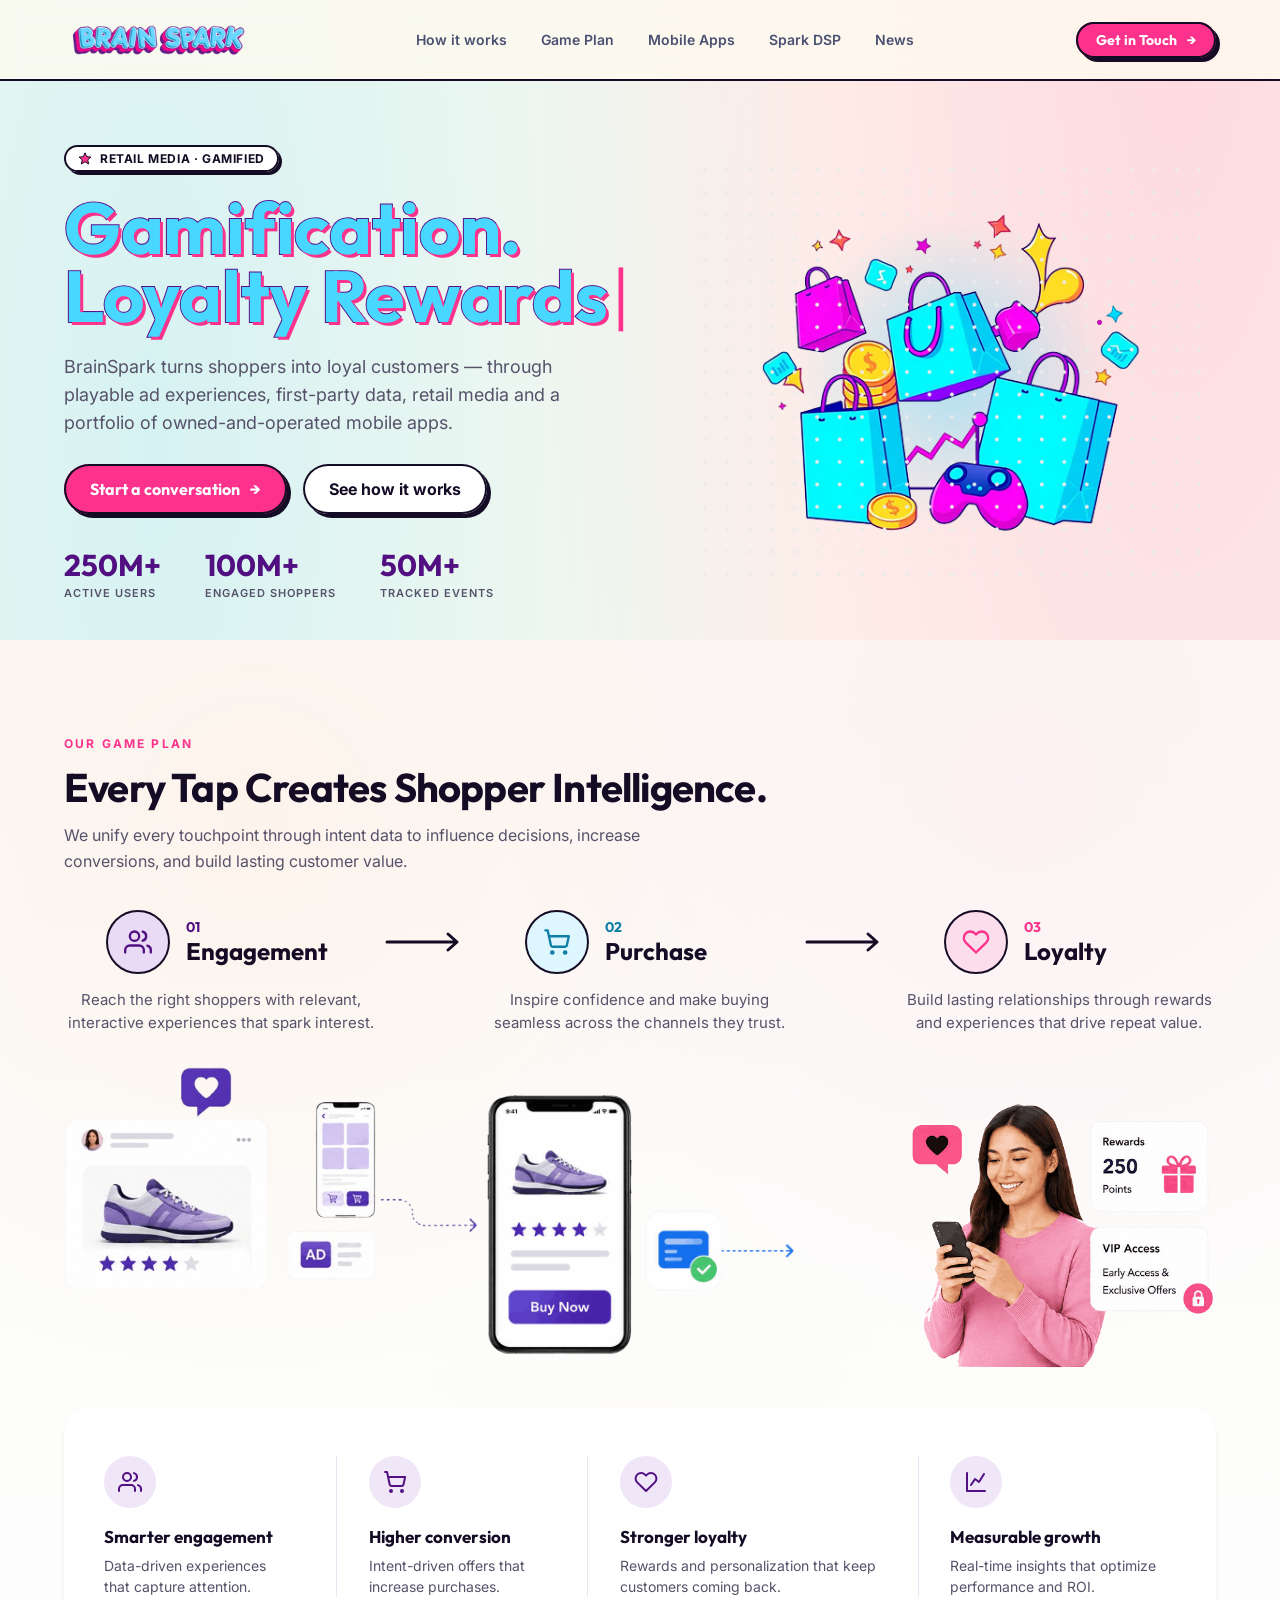
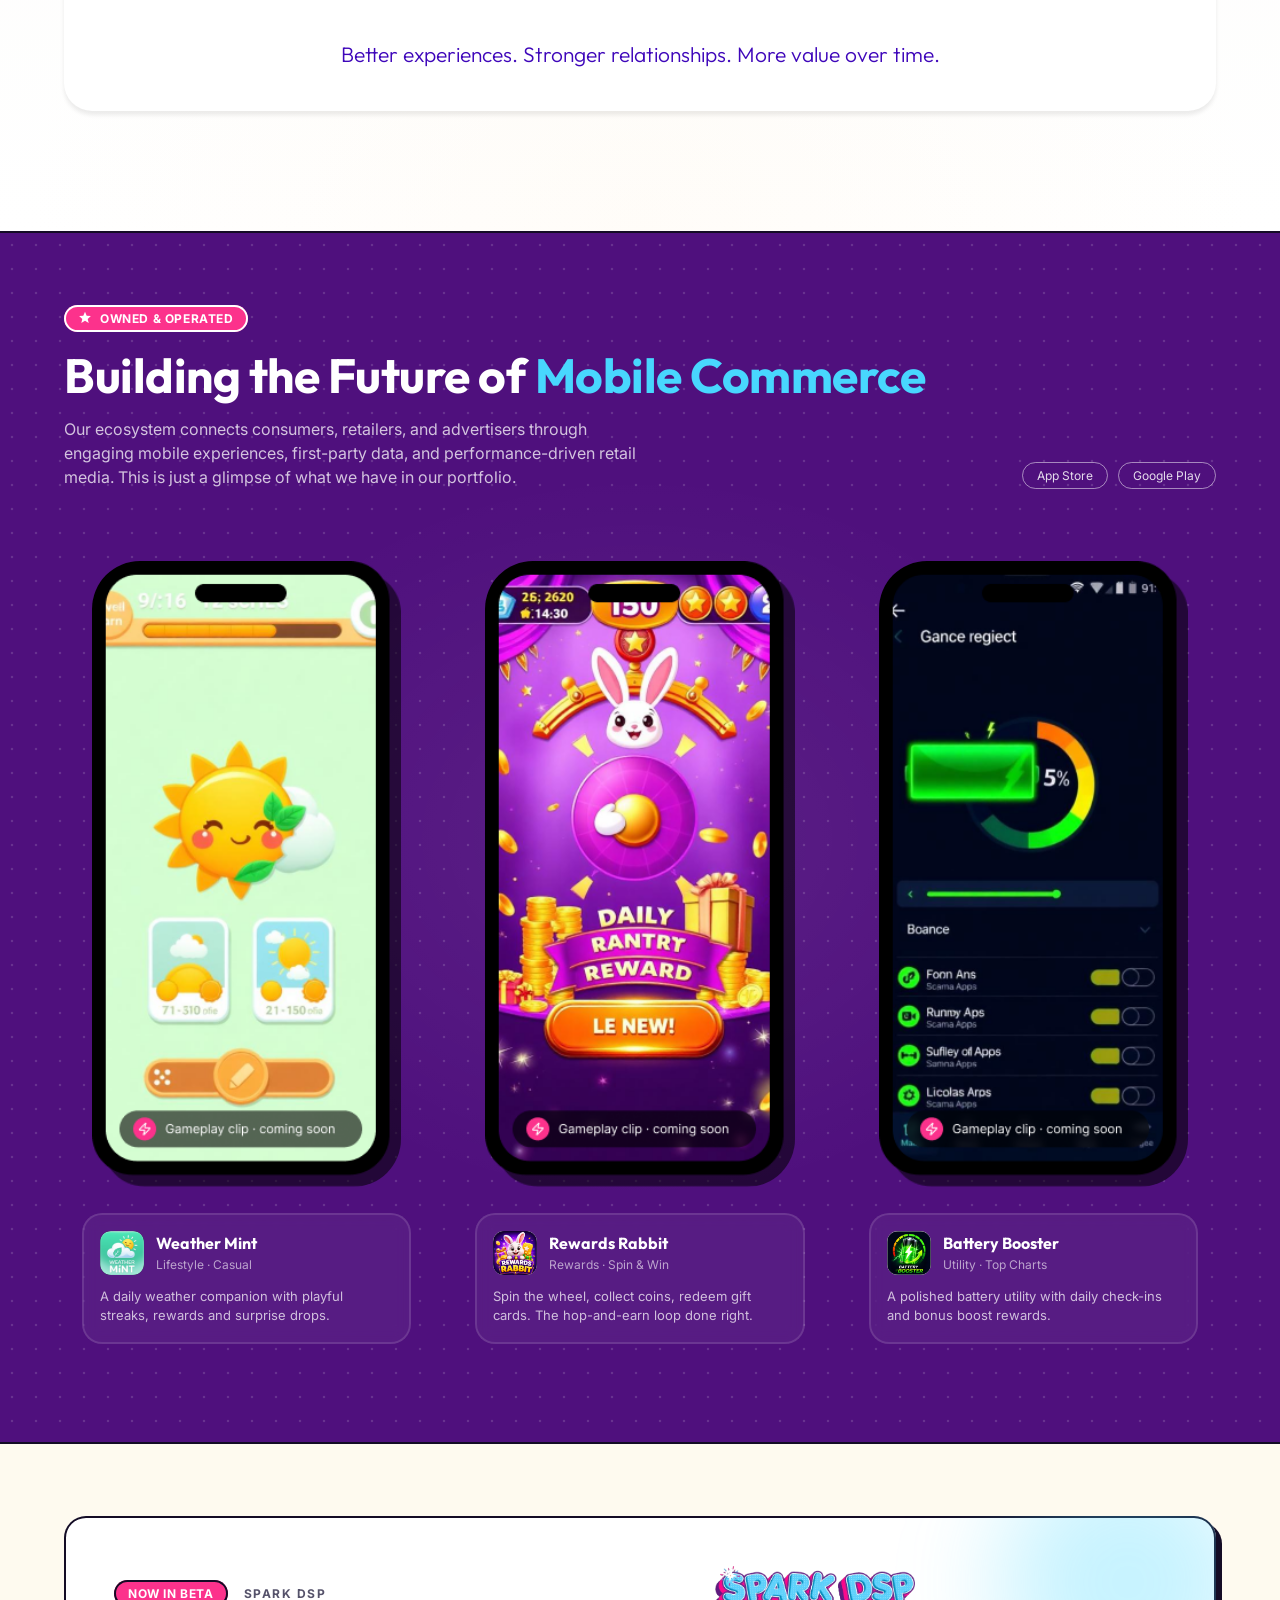
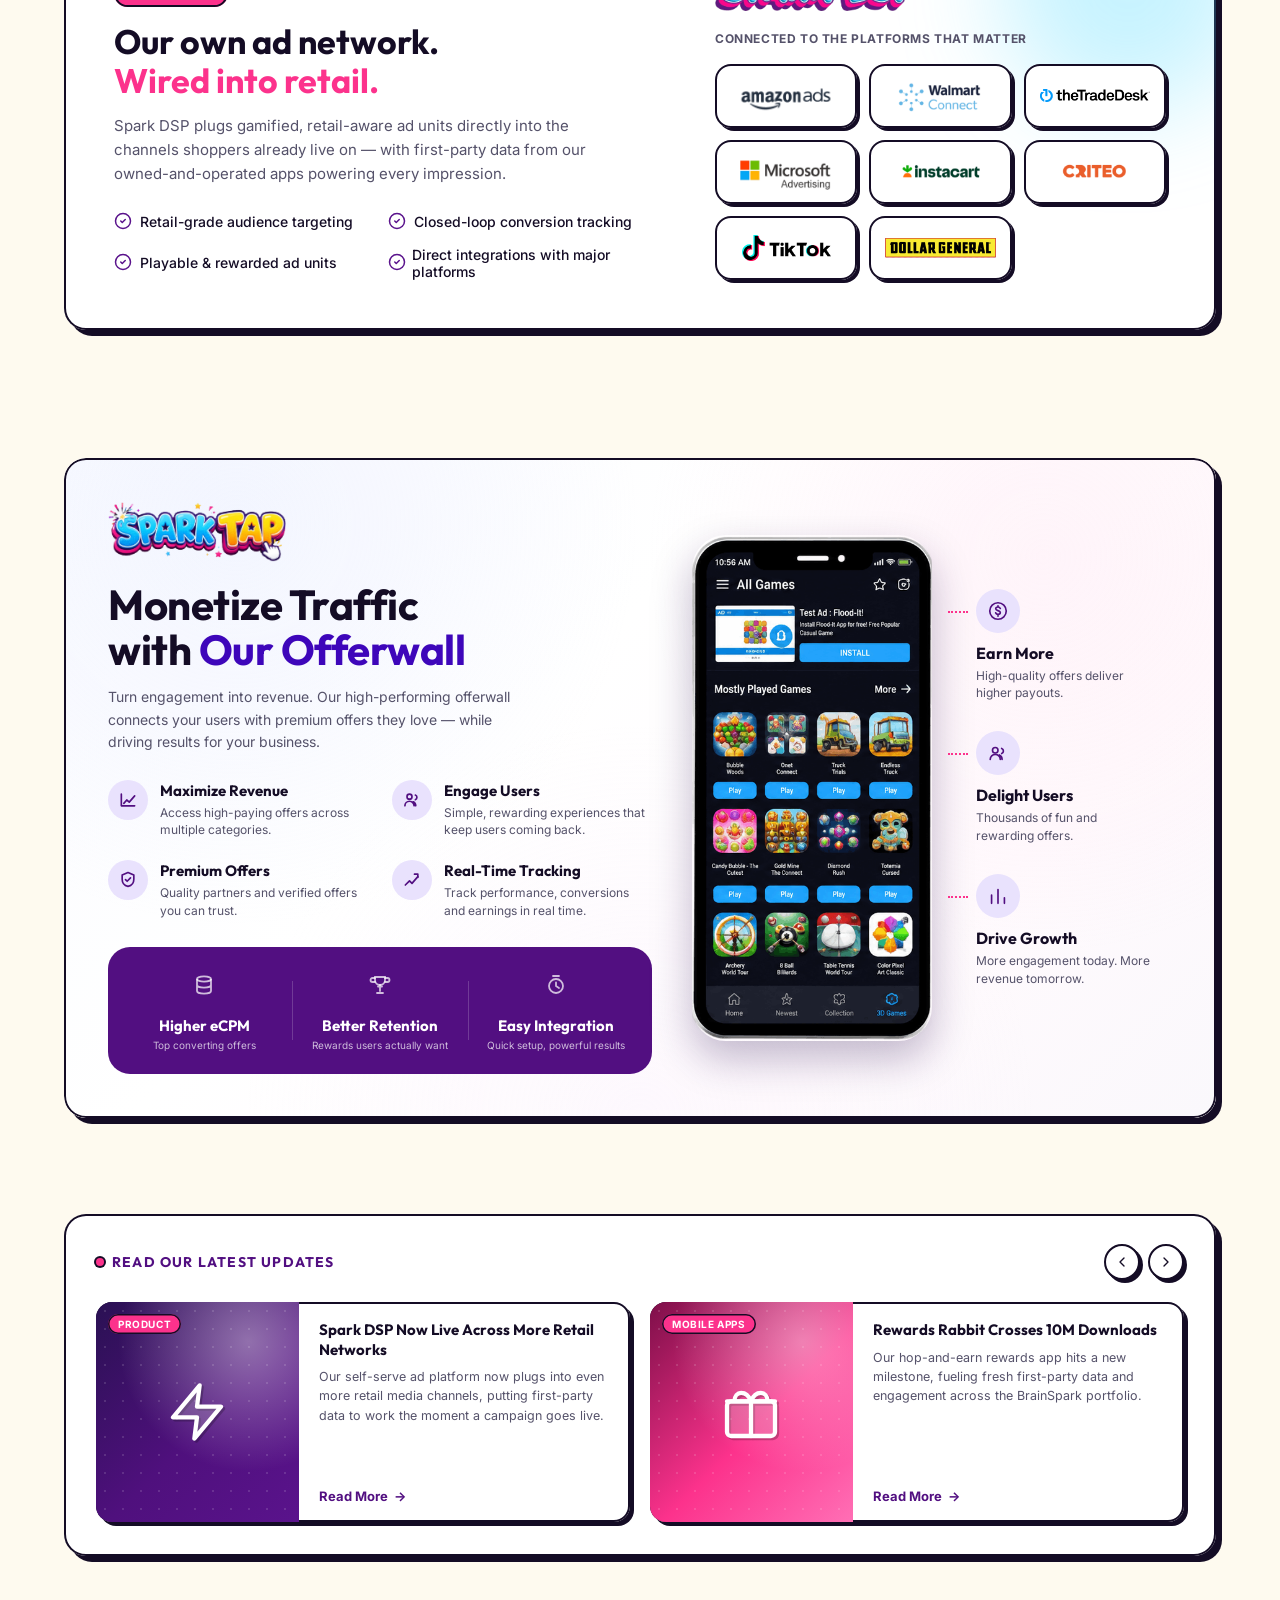
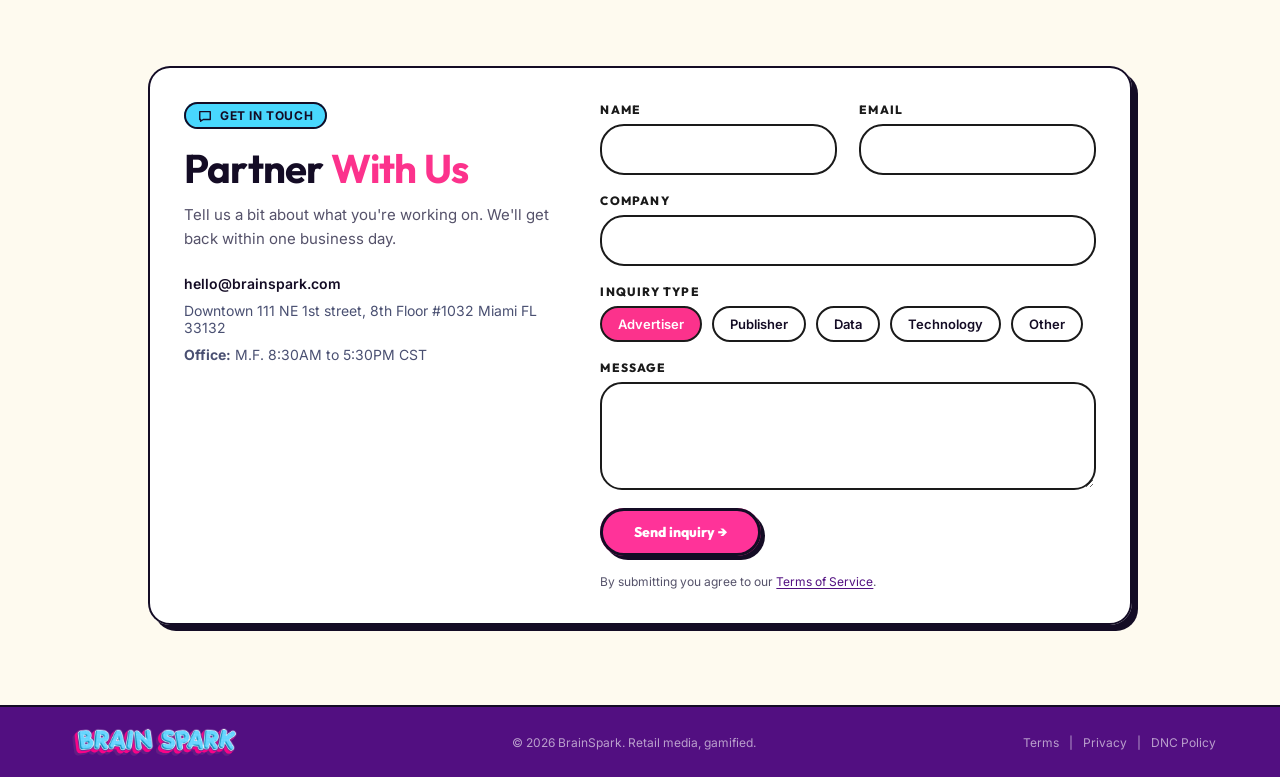
==== commit c1c9ef0e: "update according to feedback" ====
--- a/index.html
+++ b/index.html
@@ -120,12 +120,12 @@
     </!--section-->
 
     <!-- ========================= GAME PLAN ========================= -->
-    <section class="gameplan" id="gameplan">
+    <section class="gameplan" id="gameplan" style="display: none;">
       <div class="container">
         <header class="section-head">
           <span class="eyebrow">Our Game Plan</span>
-          <h2 class="section-title">From engagement to purchase to loyalty</h2>
-          <p class="section-sub">We unify every touchpoint through retail media data to influence decisions, increase conversions, and build lasting customer value.</p>
+          <h2 class="section-title">Every Tap Creates Shopper Intelligence.</h2>
+          <p class="section-sub">We unify every touchpoint through intent data to influence decisions, increase conversions, and build lasting customer value.</p>
         </header>
 
         <ol class="flow">
@@ -162,9 +162,192 @@
         </ol>
         <div class="plane-illust">
           <img src="images/game-plan.png" alt="img">
-        </img>
+        </div>
+          <!-- ---------------- BOTTOM AREA: outcomes strip ---------------- -->
+  <div class="outcomes">
+    <div class="outcomes__grid">
+  
+      <article class="outcome">
+        <div class="outcome__icon-ring">
+          <svg viewBox="0 0 24 24" fill="none" stroke="var(--purple-deep)" stroke-width="2" stroke-linecap="round" stroke-linejoin="round" aria-hidden="true"><path d="M17 21v-2a4 4 0 0 0-4-4H5a4 4 0 0 0-4 4v2"/><circle cx="9" cy="7" r="4"/><path d="M23 21v-2a4 4 0 0 0-3-3.87"/><path d="M16 3.13a4 4 0 0 1 0 7.75"/></svg>
+        </div>
+        <h4 class="outcome__title">Smarter engagement</h4>
+        <p class="outcome__desc">Data-driven experiences that capture attention.</p>
+      </article>
+  
+      <span class="outcomes__divider" aria-hidden="true"></span>
+  
+      <article class="outcome">
+        <div class="outcome__icon-ring">
+          <svg viewBox="0 0 24 24" fill="none" stroke="var(--purple-deep)" stroke-width="2" stroke-linecap="round" stroke-linejoin="round" aria-hidden="true"><circle cx="8" cy="21" r="1"/><circle cx="19" cy="21" r="1"/><path d="M2.05 2.05h2l2.66 12.42a2 2 0 0 0 2 1.58h9.78a2 2 0 0 0 2-1.58l1.65-7.42H5.12"/></svg>
+        </div>
+        <h4 class="outcome__title">Higher conversion</h4>
+        <p class="outcome__desc">Intent-driven offers that increase purchases.</p>
+      </article>
+  
+      <span class="outcomes__divider" aria-hidden="true"></span>
+  
+      <article class="outcome">
+        <div class="outcome__icon-ring">
+          <svg viewBox="0 0 24 24" fill="none" stroke="var(--purple-deep)" stroke-width="2" stroke-linecap="round" stroke-linejoin="round" aria-hidden="true"><path d="M20.8 4.6a5.5 5.5 0 0 0-7.8 0L12 5.6l-1-1a5.5 5.5 0 0 0-7.8 7.8l1 1L12 21l7.8-7.6 1-1a5.5 5.5 0 0 0 0-7.8z"/></svg>
+        </div>
+        <h4 class="outcome__title">Stronger loyalty</h4>
+        <p class="outcome__desc">Rewards and personalization that keep customers coming back.</p>
+      </article>
+  
+      <span class="outcomes__divider" aria-hidden="true"></span>
+  
+      <article class="outcome">
+        <div class="outcome__icon-ring">
+          <svg viewBox="0 0 24 24" fill="none" stroke="var(--purple-deep)" stroke-width="2" stroke-linecap="round" stroke-linejoin="round" aria-hidden="true"><path d="M3 3v18h18"/><path d="M7 15l4-6 4 3 5-8"/></svg>
+        </div>
+        <h4 class="outcome__title">Measurable growth</h4>
+        <p class="outcome__desc">Real-time insights that optimize performance and ROI.</p>
+      </article>
+  
+    </div>
+  
+    <p class="outcomes__tagline">Better experiences. Stronger relationships. More value over time.</p>
+  </div>
       </div>
     </section>
+
+    <!-- ============================================================
+     JOURNEY SECTION — three-stage customer lifecycle + proof strip
+     ============================================================ -->
+<section class="journey" aria-labelledby="journey-heading">
+<div class="container">
+  <header class="section-head">
+    <span class="eyebrow">Our Game Plan</span>
+    <h2 class="section-title">Every Tap Creates Shopper Intelligence.</h2>
+    <p class="section-sub">We unify every touchpoint through intent data to influence decisions, increase conversions, and build lasting customer value.</p>
+  </header>
+  <!-- ---------------- TOP AREA: 3-stage horizontal path ---------------- -->
+  <div class="journey__stages">
+  
+    <!-- STAGE 01 — ENGAGEMENT -->
+    <article class="stage stage--engagement">
+      <div class="stage__head">
+        <div class="stage__icon-ring stage__icon-ring--purple">
+          <svg class="stage__icon" viewBox="0 0 24 24" fill="none" stroke="currentColor" stroke-width="2" stroke-linecap="round" stroke-linejoin="round" aria-hidden="true">
+            <path d="M17 21v-2a4 4 0 0 0-4-4H5a4 4 0 0 0-4 4v2"/><circle cx="9" cy="7" r="4"/><path d="M23 21v-2a4 4 0 0 0-3-3.87"/><path d="M16 3.13a4 4 0 0 1 0 7.75"/>
+          </svg>
+        </div>
+        <span class="stage__number">01</span>
+        <h3 class="stage__title">Engagement</h3>
+      </div>
+      <p class="stage__desc">Reach the right shoppers with relevant, interactive experiences that spark interest.</p>
+  
+     
+      <div class="jouney-img">
+        <img src="images/jouney-img-1.png" alt="">
+      </div>
+    </article>
+  
+    <!-- CONNECTOR 1 → 2 -->
+    <div class="stage__connector" aria-hidden="true">
+      <svg width="80" height="24" viewBox="0 0 80 24" xmlns="http://www.w3.org/2000/svg">
+      <path d="M2 12H72M63 4L72 12L63 20" stroke="currentColor" stroke-width="3" fill="none" stroke-linecap="round" stroke-linejoin="round"></path>
+    </svg>
+    </div>
+  
+    <!-- STAGE 02 — PURCHASE -->
+    <article class="stage stage--purchase">
+      <div class="stage__head">
+        <div class="stage__icon-ring stage__icon-ring--cyan">
+          <svg class="stage__icon" viewBox="0 0 24 24" fill="none" stroke="currentColor" stroke-width="2" stroke-linecap="round" stroke-linejoin="round" aria-hidden="true">
+            <circle cx="8" cy="21" r="1"/><circle cx="19" cy="21" r="1"/><path d="M2.05 2.05h2l2.66 12.42a2 2 0 0 0 2 1.58h9.78a2 2 0 0 0 2-1.58l1.65-7.42H5.12"/>
+          </svg>
+        </div>
+        <span class="stage__number">02</span>
+        <h3 class="stage__title">Purchase</h3>
+      </div>
+      <p class="stage__desc">Inspire confidence and make buying seamless across the channels they trust.</p>
+      <div class="jouney-img">
+        <img src="images/jouney-img-2.png" alt="">
+      </div>
+    
+    </article>
+  
+    <!-- CONNECTOR 2 → 3 -->
+    <div class="stage__connector" aria-hidden="true">
+      <svg width="80" height="24" viewBox="0 0 80 24" xmlns="http://www.w3.org/2000/svg">
+      <path d="M2 12H72M63 4L72 12L63 20" stroke="currentColor" stroke-width="3" fill="none" stroke-linecap="round" stroke-linejoin="round"></path>
+    </svg>
+    </svg>
+    </div>
+  
+    <!-- STAGE 03 — LOYALTY -->
+    <article class="stage stage--loyalty">
+      <div class="stage__head">
+        <div class="stage__icon-ring stage__icon-ring--pink">
+          <svg class="stage__icon" viewBox="0 0 24 24" fill="none" stroke="currentColor" stroke-width="2" stroke-linecap="round" stroke-linejoin="round" aria-hidden="true">
+            <path d="M20.8 4.6a5.5 5.5 0 0 0-7.8 0L12 5.6l-1-1a5.5 5.5 0 0 0-7.8 7.8l1 1L12 21l7.8-7.6 1-1a5.5 5.5 0 0 0 0-7.8z"/>
+          </svg>
+        </div>
+        <span class="stage__number">03</span>
+        <h3 class="stage__title">Loyalty</h3>
+      </div>
+      <p class="stage__desc">Build lasting relationships through rewards and experiences that drive repeat value.</p>
+      <div class="jouney-img">
+        <img src="images/jouney-img-3.png" alt="">
+      </div>
+     
+    </article>
+  
+  </div>
+  
+  <!-- ---------------- BOTTOM AREA: outcomes strip ---------------- -->
+  <div class="outcomes">
+    <div class="outcomes__grid">
+  
+      <article class="outcome">
+        <div class="outcome__icon-ring">
+          <svg viewBox="0 0 24 24" fill="none" stroke="var(--purple-deep)" stroke-width="2" stroke-linecap="round" stroke-linejoin="round" aria-hidden="true"><path d="M17 21v-2a4 4 0 0 0-4-4H5a4 4 0 0 0-4 4v2"/><circle cx="9" cy="7" r="4"/><path d="M23 21v-2a4 4 0 0 0-3-3.87"/><path d="M16 3.13a4 4 0 0 1 0 7.75"/></svg>
+        </div>
+        <h4 class="outcome__title">Smarter engagement</h4>
+        <p class="outcome__desc">Data-driven experiences that capture attention.</p>
+      </article>
+  
+      <span class="outcomes__divider" aria-hidden="true"></span>
+  
+      <article class="outcome">
+        <div class="outcome__icon-ring">
+          <svg viewBox="0 0 24 24" fill="none" stroke="var(--purple-deep)" stroke-width="2" stroke-linecap="round" stroke-linejoin="round" aria-hidden="true"><circle cx="8" cy="21" r="1"/><circle cx="19" cy="21" r="1"/><path d="M2.05 2.05h2l2.66 12.42a2 2 0 0 0 2 1.58h9.78a2 2 0 0 0 2-1.58l1.65-7.42H5.12"/></svg>
+        </div>
+        <h4 class="outcome__title">Higher conversion</h4>
+        <p class="outcome__desc">Intent-driven offers that increase purchases.</p>
+      </article>
+  
+      <span class="outcomes__divider" aria-hidden="true"></span>
+  
+      <article class="outcome">
+        <div class="outcome__icon-ring">
+          <svg viewBox="0 0 24 24" fill="none" stroke="var(--purple-deep)" stroke-width="2" stroke-linecap="round" stroke-linejoin="round" aria-hidden="true"><path d="M20.8 4.6a5.5 5.5 0 0 0-7.8 0L12 5.6l-1-1a5.5 5.5 0 0 0-7.8 7.8l1 1L12 21l7.8-7.6 1-1a5.5 5.5 0 0 0 0-7.8z"/></svg>
+        </div>
+        <h4 class="outcome__title">Stronger loyalty</h4>
+        <p class="outcome__desc">Rewards and personalization that keep customers coming back.</p>
+      </article>
+  
+      <span class="outcomes__divider" aria-hidden="true"></span>
+  
+      <article class="outcome">
+        <div class="outcome__icon-ring">
+          <svg viewBox="0 0 24 24" fill="none" stroke="var(--purple-deep)" stroke-width="2" stroke-linecap="round" stroke-linejoin="round" aria-hidden="true"><path d="M3 3v18h18"/><path d="M7 15l4-6 4 3 5-8"/></svg>
+        </div>
+        <h4 class="outcome__title">Measurable growth</h4>
+        <p class="outcome__desc">Real-time insights that optimize performance and ROI.</p>
+      </article>
+  
+    </div>
+  
+    <p class="outcomes__tagline">Better experiences. Stronger relationships. More value over time.</p>
+  </div>
+
+</div>
+
+
+</section>
 
     <!-- ========================= MOBILE APPS ========================= -->
     <section class="apps" id="mobile-apps">
@@ -289,7 +472,7 @@
           <div class="ow-panel">
             <div class="ow-panel__left">
               <img class="sparktap-logo" src="images/spark-tap-logo.png" alt="Spark Tap" />
-              <h2 class="ow-title">Monetize Traffic with <br><span>Our Offerwall</span></h2>
+              <h2 class="ow-title">Monetize Traffic <br> with <span>Our Offerwall</span></h2>
               <p class="ow-sub">Turn engagement into revenue. Our high-performing offerwall connects your users with premium offers they love — while driving results for your business.</p>
 
               <ul class="ow-features">
@@ -337,7 +520,7 @@
 
             <div class="ow-phone">
               <div class="phone phone--ow">
-                <div class="phone__screen phone__screen--ow">
+                <!-- <div class="phone__screen phone__screen--ow">
                   <div class="ow">
                     <div class="ow__bar">
                       <span class="ow__menu" aria-hidden="true"><span></span><span></span><span></span></span>
@@ -369,7 +552,8 @@
                       <span class="is-active">Home</span><span>Browse</span><span>Collection</span><span>Earnings</span>
                     </div>
                   </div>
-                </div>
+                </div> -->
+                <img src="images/mobile.png" alt="mobile">
               </div>
             </div>
 
@@ -403,7 +587,7 @@
       <div class="container">
         <div class="news__panel">
           <div class="news__bar">
-            <span class="news__label">Latest from BrainSpark</span>
+            <span class="news__label">READ OUR LATEST UPDATES</span>
             <div class="news__controls">
               <div class="news__dots" id="newsDots" role="tablist" aria-label="News slides"></div>
               <div class="news__arrows">
@@ -494,7 +678,7 @@
         <div class="contact__panel">
           <div class="contact__info">
             <span class="badge badge--cyan"><svg class="badge__icon" viewBox="0 0 16 14" aria-hidden="true"><path d="M2 2h12v9H6l-3 2v-2H2z" fill="none" stroke="#140C25" stroke-width="1.6" stroke-linejoin="round"/></svg>Get in touch</span>
-            <h2 class="contact__title">Let's build your <span>retail engine.</span></h2>
+            <h2 class="contact__title">Partner <span>With Us</span></h2>
             <p class="contact__sub">Tell us a bit about what you're working on. We'll get back within one business day.</p>
             <ul class="contact__details">
               <li><a href="/cdn-cgi/l/email-protection#8fe7eae3e3e0cfedfdeee6e1fcffeefde4a1ece0e2"><span class="__cf_email__" data-cfemail="b1d9d4dddddef1d3c3d0d8dfc2c1d0c3da9fd2dedc"><span class="__cf_email__" data-cfemail="4e262b2222210e2c3c2f27203d3e2f3c25602d2123">hello@brainspark.com</span></span></a></li>
--- a/style.css
+++ b/style.css
@@ -340,7 +340,7 @@
 .plane-illust {
     background: #fff;
     border-radius: var(--r-card);
-    box-shadow: inset 0 0 0 2px var(--ink), var(--shadow-hard);
+    /* box-shadow: inset 0 0 0 2px var(--ink), var(--shadow-hard); */
     text-align: center;
     transition: transform .18s ease, box-shadow .18s ease;
     overflow: hidden;
@@ -909,14 +909,23 @@
 
 /* Brand panel holding copy + phone + callouts */
 .ow-panel {
-  background: #fff;
-  border-radius: var(--r-card);
-  box-shadow: inset 0 0 0 2px var(--ink), var(--shadow-hard);
-  padding: 44px;
-  display: grid;
-  grid-template-columns: minmax(0,1fr) auto 200px;
-  gap: 40px;
-  align-items: center;
+    border-radius: var(--r-card);
+    box-shadow: inset 0 0 0 2px var(--ink), var(--shadow-hard);
+    padding: 44px;
+    display: grid;
+    grid-template-columns: minmax(0,1fr) auto 200px;
+    gap: 40px;
+    align-items: center;
+    background-image: radial-gradient(circle at 15% 10%, rgba(226, 232, 255, 0.35) 0%, transparent 35%),
+    radial-gradient(circle at 85% 15%, rgba(255, 224, 240, 0.30) 0%, transparent 35%),
+    radial-gradient(circle at 50% 100%, rgba(248, 241, 255, 0.28) 0%, transparent 45%),
+    linear-gradient(
+      135deg,
+      #fafbff 0%,
+      #ffffff 40%,
+      #fffafd 75%,
+      #faf8fc 100%
+    );
 }
 .ow-panel__left { min-width: 0; }
 
@@ -924,15 +933,18 @@
 .sparktap-logo { height: 60px; width: auto; display: block; margin-bottom: 20px; }
 
 .ow-title {
-  font-family: var(--font-display);
-  font-weight: 700;
-  font-size: 36px;
-  line-height: 1.08;
-  letter-spacing: -0.5px;
-  margin: 0 0 14px;
-  color: var(--ink);
-}
-.ow-title span { color: var(--pink); }
+    font-family: var(--font-display);
+    font-weight: 700;
+    font-size: 42px;
+    line-height: 1.08;
+    letter-spacing: -0.5px;
+    margin: 0 0 14px;
+    color: var(--ink);
+}
+.ow-title span {
+    /* color: var(--pink); */
+    color: #3e06ba;
+}
 .ow-sub { font-size: 14px; line-height: 1.6; color: var(--muted); max-width: 430px; margin: 0 0 26px; }
 
 .ow-features {
@@ -943,13 +955,14 @@
 }
 .ow-feature { display: flex; gap: 12px; align-items: flex-start; }
 .ow-feature__icon {
-  flex-shrink: 0;
-  width: 40px; height: 40px;
-  border-radius: 11px;
-  display: grid; place-items: center;
-  background: var(--cyan-soft);
-  color: var(--purple-deep);
-  box-shadow: inset 0 0 0 2px var(--ink);
+    flex-shrink: 0;
+    width: 40px;
+    height: 40px;
+    border-radius: 50%;
+    display: grid;
+    place-items: center;
+    background: #e9e2fd;
+    color: var(--purple-deep);
 }
 .ow-feature__icon svg { width: 20px; height: 20px; }
 .ow-feature h3 { font-family: var(--font-display); font-weight: 700; font-size: 15px; margin: 1px 0 4px; color: var(--ink); }
@@ -960,7 +973,7 @@
   grid-template-columns: repeat(3, 1fr);
   background: var(--purple-deep);
   border-radius: var(--r-card);
-  box-shadow: inset 0 0 0 2px var(--ink), var(--shadow-hard);
+  /* box-shadow: inset 0 0 0 2px var(--ink), var(--shadow-hard); */
   padding: 22px 8px;
 }
 .ow-stat { text-align: center; color: #fff; position: relative; padding: 0 6px; }
@@ -980,7 +993,7 @@
 
 /* ---- Offerwall phone mockup ---- */
 .ow-phone { display: flex; justify-content: center; }
-.phone--ow { width: 240px; max-width: 100%; margin: 0; padding: 7px; border-radius: 34px; box-shadow: inset 0 0 0 2px rgba(255,255,255,0.1), 0 18px 40px rgba(40,16,80,0.28); }
+.phone--ow { width: 240px; max-width: 100%; margin: 0; padding:0; border-radius: 34px; box-shadow: inset 0 0 0 2px rgba(255,255,255,0.1), 0 18px 40px rgba(40,16,80,0.28); }
 .phone__screen--ow { aspect-ratio: 9 / 19; background: #0E1424; border-radius: 27px; }
 .ow {
   height: 100%;
@@ -1067,12 +1080,13 @@
   border-top: 2px dotted var(--pink);
 }
 .ow-note__icon {
-  width: 44px; height: 44px;
-  border-radius: 50%;
-  display: grid; place-items: center;
-  background: var(--cyan-soft);
-  color: var(--purple-deep);
-  box-shadow: inset 0 0 0 2px var(--ink);
+    width: 44px;
+    height: 44px;
+    border-radius: 50%;
+    display: grid;
+    place-items: center;
+    color: var(--purple-deep);
+    background: #e9e2fd;
 }
 .ow-note__icon svg { width: 22px; height: 22px; }
 .ow-note h4 { font-family: var(--font-display); font-weight: 700; font-size: 16px; margin: 0 0 4px; color: var(--ink); }
@@ -1187,7 +1201,7 @@
   gap: 8px;
   font-family: "Outfit", system-ui, sans-serif;
   font-weight: 700;
-  font-size: 12px;
+  font-size: 14px;
   letter-spacing: 1.2px;
   text-transform: uppercase;
   color: var(--purple-deep);
@@ -1461,3 +1475,423 @@
   transition: gap .15s ease, color .15s ease;
 }
 .news-article__back:hover { gap: 10px; color: var(--pink); }
+
+/* jouney new section start  */
+
+
+.journey {
+    position: relative;
+    padding: 96px 0 120px;
+    overflow: hidden;
+    background: radial-gradient(circle at 20% 15%, rgba(255, 236, 223, 0.45), transparent 40%),    radial-gradient(circle at 80% 12%, rgba(255, 225, 235, 0.35), transparent 38%),    radial-gradient(circle at 50% 100%, rgba(255, 245, 230, 0.28), transparent 45%),    linear-gradient(180deg, #faf9f6 0%, #ffffff 100%);
+}
+
+.journey__intro {
+  max-width: 1320px;
+  margin: 0 auto 64px;
+  text-align: center;
+}
+.journey__eyebrow {
+  font-family: var(--font-head);
+  font-weight: 600;
+  letter-spacing: .12em;
+  text-transform: uppercase;
+  font-size: 13px;
+  color: var(--purple-deep);
+  margin: 0 0 12px;
+}
+.journey__heading {
+  font-family: var(--font-display);
+  font-weight: 700;
+  font-size: clamp(28px, 4vw, 44px);
+  line-height: 1.15;
+  margin: 0;
+  max-width: 720px;
+  margin-inline: auto;
+}
+
+/* ==========================================================================
+   TOP AREA — 3-stage path
+   ========================================================================== */
+.journey__stages {
+  max-width: 1320px;
+  margin: 0 auto;
+  display: grid;
+  grid-template-columns: 1fr auto 1fr auto 1fr;
+  align-items: start;
+  gap: 0 8px;
+}
+
+.stage { min-width: 0; }
+
+.stage__head {
+    display: grid;
+    grid-template-columns: auto 1fr;
+    grid-template-rows: auto auto;
+    column-gap: 16px;
+    align-items: center;
+    max-width: 230px;
+    margin: 0 auto 14px;
+}
+.stage__icon-ring {
+  grid-row: 1 / 3;
+  width: 64px;
+  height: 64px;
+  border-radius: 50%;
+  display: grid;
+  place-items: center;
+  border: 2px solid var(--ink);
+}
+.stage__icon-ring--purple { background: #E9DAF6; color: var(--purple-deep); }
+.stage__icon-ring--cyan   { background: var(--cyan-soft); color: #0E7EA6; }
+.stage__icon-ring--pink   { background: #FCDDEB; color: var(--pink); }
+.stage__icon { width: 28px; height: 28px; }
+
+.stage__number {
+  font-family: var(--font-head);
+  font-weight: 700;
+  font-size: 14px;
+  color: var(--muted);
+  align-self: end;
+}
+.stage--engagement .stage__number { color: var(--purple-deep); }
+.stage--purchase .stage__number { color: #0E7EA6; }
+.stage--loyalty .stage__number { color: var(--pink); }
+
+.stage__title {
+  font-family: var(--font-display);
+  font-weight: 700;
+  font-size: 24px;
+  margin: 0;
+  align-self: start;
+}
+.stage__desc {
+    font-family: var(--font-body);
+    color: var(--muted);
+    font-size: 15px;
+    line-height: 1.55;
+    margin: 0 auto 32px;
+    max-width: 34ch;
+    text-align: center;
+}
+
+.stage.stage--engagement .jouney-img {
+    width: calc(100% + 100px);
+}
+
+.stage__connector {
+    align-self: start;
+    padding-top: 20px;
+    width: 90px;
+}
+.connector-arrow { width: 100%; height: auto; }
+
+/* --- floating visual field shared box --- */
+.stage__visual {
+  position: relative;
+  margin: 0;
+  min-height: 300px;
+}
+
+/* generic floating card */
+.float-card {
+  position: absolute;
+  background: #fff;
+  border: 1.5px solid var(--ink);
+  border-radius: 16px;
+  box-shadow: var(--shadow-hard-sm);
+  padding: 12px 14px;
+  transition: transform .25s ease, box-shadow .25s ease;
+}
+.float-card.hover-lift:hover {
+  transform: translateY(-6px);
+  box-shadow: 6px 10px 0 0 var(--ink);
+}
+
+/* ---------- Stage 1 visual: engagement cluster ---------- */
+.stage__visual--engagement { min-height: 320px; }
+
+.float-card--product {
+  width: 168px;
+  top: 46px;
+  left: 0;
+  padding: 12px;
+  z-index: 2;
+}
+.float-card__topline {
+  display: flex;
+  align-items: center;
+  gap: 6px;
+  margin-bottom: 8px;
+}
+.float-card__avatar {
+  width: 20px; height: 20px; border-radius: 50%;
+  background: linear-gradient(135deg, var(--cyan), var(--purple-deep));
+  flex: none;
+}
+.float-card__rule { height: 6px; flex: 1; border-radius: 4px; background: var(--line); }
+.float-card__dots { color: var(--muted); font-size: 12px; }
+.float-card__thumb {
+  background: var(--cyan-soft);
+  border-radius: 10px;
+  padding: 6px 4px;
+  margin-bottom: 8px;
+}
+.float-card__thumb svg { width: 100%; height: 40px; display: block; }
+.float-card__stars { display: flex; gap: 2px; }
+.float-card__stars svg { width: 14px; height: 14px; }
+.is-filled { color: #F5B400; }
+.is-empty { color: #E3E1EA; }
+
+.float-card--phone {
+  width: 92px;
+  padding: 8px;
+  top: 8px;
+  left: 176px;
+  z-index: 3;
+}
+.mini-phone {
+  position: relative;
+  display: grid;
+  grid-template-columns: 1fr 1fr;
+  gap: 5px;
+  background: var(--ink);
+  border-radius: 10px;
+  padding: 14px 6px 6px;
+}
+.mini-phone__notch {
+  position: absolute; top: 5px; left: 50%; transform: translateX(-50%);
+  width: 20px; height: 4px; border-radius: 3px; background: #3a2e52;
+}
+.mini-phone__tile { height: 18px; border-radius: 5px; background: #E9DAF6; }
+.mini-phone__tile:nth-child(3) { background: var(--cyan-soft); }
+.mini-phone__tile:nth-child(4) { background: #E9DAF6; }
+.mini-phone__tile:nth-child(5) { background: var(--cyan-soft); }
+.mini-phone__pill { height: 10px; border-radius: 4px; grid-column: span 1; }
+.mini-phone__pill--a { background: var(--purple-deep); }
+.mini-phone__pill--b { background: var(--muted); opacity: .4; }
+
+.float-card--ad {
+  width: 116px;
+  top: 176px;
+  left: 34px;
+  z-index: 1;
+}
+.float-card__tag {
+  display: inline-block;
+  background: var(--purple-deep);
+  color: #fff;
+  font-family: var(--font-head);
+  font-weight: 700;
+  font-size: 11px;
+  padding: 3px 8px;
+  border-radius: 5px;
+  margin-bottom: 8px;
+}
+.float-card__line { display: block; height: 6px; border-radius: 4px; background: var(--line); margin-bottom: 6px; }
+.float-card__line--1 { width: 90%; }
+.float-card__line--2 { width: 60%; margin-bottom: 0; }
+
+.float-card--notif {
+  width: 44px; height: 44px;
+  border-radius: 12px;
+  display: grid; place-items: center;
+  background: var(--purple-deep);
+  color: #fff;
+  top: -4px;
+  left: 6px;
+  z-index: 4;
+}
+.float-card--notif .float-card__icon { width: 20px; height: 20px; }
+.float-card--notif-loyalty { background: var(--pink-bright); }
+
+/* ---------- Stage 2 visual: big phone ---------- */
+.stage__visual--purchase {
+  display: grid;
+  place-items: center;
+  min-height: 340px;
+}
+.big-phone { position: relative; }
+.big-phone__frame {
+  width: 208px;
+  background: var(--ink);
+  border-radius: 30px;
+  padding: 14px 10px;
+  border: 2px solid var(--ink);
+  box-shadow: var(--shadow-hard);
+}
+.big-phone__notch {
+  display: block;
+  width: 60px; height: 6px;
+  background: #3a2e52;
+  border-radius: 4px;
+  margin: 0 auto 10px;
+}
+.big-phone__screen {
+  background: #fff;
+  border-radius: 18px;
+  padding: 14px 14px 16px;
+}
+.big-phone__product { background: var(--cyan-soft); border-radius: 12px; padding: 8px; margin-bottom: 10px; }
+.big-phone__product svg { width: 100%; height: 66px; display: block; }
+.big-phone__stars { display: flex; gap: 3px; margin-bottom: 10px; }
+.big-phone__stars svg { width: 16px; height: 16px; }
+.big-phone__line { display: block; height: 7px; border-radius: 4px; background: var(--line); margin-bottom: 7px; }
+.big-phone__line--short { width: 55%; margin-bottom: 14px; }
+.big-phone__buy {
+  width: 100%;
+  border: none;
+  border-radius: var(--r-pill);
+  padding: 12px 0;
+  font-family: var(--font-head);
+  font-weight: 700;
+  font-size: 14px;
+  color: #fff;
+  background: linear-gradient(135deg, var(--purple-deep), var(--pink));
+  cursor: pointer;
+  transition: transform .2s ease, filter .2s ease;
+}
+.big-phone__buy:hover { transform: translateY(-2px); filter: brightness(1.06); }
+.big-phone__badge {
+  position: absolute;
+  bottom: 8px; right: -14px;
+  width: 40px; height: 40px;
+  border-radius: 50%;
+  background: #26C87A;
+  border: 2px solid var(--ink);
+  display: grid; place-items: center;
+}
+.big-phone__badge svg { width: 18px; height: 18px; }
+
+/* ---------- Stage 3 visual: loyalty cluster ---------- */
+.stage__visual--loyalty {
+  min-height: 340px;
+  display: grid;
+  place-items: center;
+}
+.customer-avatar {
+  width: 168px;
+  filter: drop-shadow(4px 6px 0 rgba(20,12,37,0.12));
+}
+.customer-avatar svg { width: 100%; height: auto; display: block; }
+
+.float-card--reward {
+  width: 128px;
+  top: 6px;
+  right: -6px;
+  z-index: 3;
+}
+.float-card__label { display: block; font-size: 12px; color: var(--muted); margin-bottom: 4px; }
+.float-card__value { font-family: var(--font-head); font-weight: 700; font-size: 20px; color: var(--ink); }
+.float-card__value small { font-family: var(--font-body); font-weight: 500; font-size: 12px; color: var(--muted); }
+.float-card__corner-icon { position: absolute; top: 10px; right: 10px; width: 18px; height: 18px; }
+.float-card__corner-icon--pink { color: var(--pink); }
+
+.float-card--vip {
+  width: 148px;
+  bottom: 30px;
+  right: -18px;
+  z-index: 2;
+}
+.float-card--vip .float-card__label { font-family: var(--font-head); font-weight: 700; color: var(--ink); font-size: 14px; margin-bottom: 4px; }
+.float-card--vip .float-card__sub { font-size: 12px; color: var(--muted); line-height: 1.4; display: block; padding-right: 20px; }
+
+.float-card--notif-loyalty.float-card--notif {
+  top: 20px;
+  left: -6px;
+}
+
+.float-card__verify {
+  position: absolute;
+  bottom: 8px;
+  left: 10px;
+  width: 34px; height: 34px;
+  border-radius: 50%;
+  background: var(--pink-bright);
+  border: 2px solid var(--ink);
+  display: grid; place-items: center;
+}
+.float-card__verify svg { width: 16px; height: 16px; }
+
+/* ==========================================================================
+   MICRO ANIMATIONS
+   ========================================================================== */
+.float {
+  animation: floatY 4.5s ease-in-out infinite;
+  animation-delay: var(--delay, 0s);
+}
+@keyframes floatY {
+  0%, 100% { transform: translateY(0); }
+  50% { transform: translateY(-8px); }
+}
+.pulse { animation: pulseScale 2.4s ease-in-out infinite; }
+@keyframes pulseScale {
+  0%, 100% { transform: scale(1); }
+  50% { transform: scale(1.12); }
+}
+.draw-line {
+  stroke-dasharray: 220;
+  stroke-dashoffset: 220;
+  animation: drawLine 1.4s ease forwards;
+}
+@keyframes drawLine {
+  to { stroke-dashoffset: 0; }
+}
+
+/* ==========================================================================
+   BOTTOM AREA — outcomes strip
+   ========================================================================== */
+.outcomes {
+    max-width: 1320px;
+    margin: 0 auto 0;
+    background: #fff;
+    border-radius: 28px;
+    padding: 48px 40px 44px;
+    box-shadow: rgba(0, 0, 0, 0.08) 0px 4px 4px;
+}
+
+.outcomes__grid {
+  display: grid;
+  grid-template-columns: repeat(4, 1fr);
+  gap: 32px;
+  display: flex;
+}
+.outcome { position: relative; padding-right: 8px; }
+.outcome__icon-ring {
+  width: 52px; height: 52px;
+  border-radius: 50%;
+  background: #EFE6F8;
+  display: grid; place-items: center;
+  margin-bottom: 18px;
+}
+.outcome__icon-ring svg { width: 24px; height: 24px; }
+.outcome__title {
+  font-family: var(--font-head);
+  font-weight: 700;
+  font-size: 17px;
+  margin: 0 0 8px;
+}
+.outcome__desc {
+  font-family: var(--font-body);
+  font-size: 14px;
+  color: var(--muted);
+  line-height: 1.5;
+  margin: 0;
+}
+.outcomes__divider {
+  width: 1px;
+  background: var(--line);
+  align-self: stretch;
+  /* margin: 0 -16px; */
+}
+
+.outcomes__tagline {
+    text-align: center;
+    margin: 44px 0 0;
+    font-family: var(--font-head);
+    font-weight: 304;
+    font-size: clamp(17px, 2vw, 21px);
+    color: #3e06ba;
+}
+
+/* journey new section end  */
--- a/responsive.css
+++ b/responsive.css
@@ -23,6 +23,47 @@
   .apps__title { font-size: 40px; }
   .section-title, .contact__title { font-size: 30px; }
   .dsp__title { font-size: 30px; }
+
+  .journey__stages {
+    grid-template-columns: 1fr;
+    gap: 56px 0;
+  }
+  .stage__connector {
+    width: 100%;
+    display: grid;
+    place-items: center;
+    padding: 4px 0;
+  }
+  .connector-arrow { width: 90px; transform: rotate(90deg); }
+  .stage { max-width: 480px; margin-inline: auto; text-align: left; }
+
+  .outcomes__grid {
+    display: grid;
+    grid-template-columns: 1fr 1fr;
+    row-gap: 40px;
+  }
+  .outcomes__divider:nth-child(4n) { display: none; }
+  .outcomes__divider { display: none; }
+  .outcome { border-bottom: 1px solid var(--line); padding-bottom: 24px; }
+  .outcome:nth-last-child(-n+1),
+  .outcome:nth-last-child(-n+2) { padding-bottom: 0; }
+
+  .stage__connector svg {
+    transform: rotate(90deg);
+}
+
+.journey .section-head {
+    text-align: center;
+}
+
+.journey .section-sub {
+    margin: 0 auto;
+}
+
+.stage.stage--engagement .jouney-img {
+    width: 100%;
+}
+
 }
 
 /* =================== <= 1100px : stack offerwall panel early =================== */
@@ -164,6 +205,41 @@
 }
 
 /* =================== <= 600px : large phones =================== */
+
+@media (max-width: 640px) {
+  .journey { padding: 64px 16px 80px; }
+  .journey__intro { margin-bottom: 44px; }
+
+  .stage { text-align: center; margin-inline: auto; max-width: 340px; }
+  .stage__head {
+    grid-template-columns: 1fr;
+    justify-items: center;
+    row-gap: 6px;
+  }
+  .stage__icon-ring { grid-row: auto; }
+  .stage__number { align-self: center; }
+  .stage__title { align-self: center; }
+  .stage__desc { margin-inline: auto; }
+
+  .stage__visual { min-height: 260px; }
+  .float-card--product { left: 50%; transform: translateX(-96px); }
+  .float-card--phone { left: 50%; transform: translateX(6px); }
+  .float-card--ad { left: 50%; transform: translateX(-64px); }
+  .float-card--notif { left: 50%; transform: translateX(-52px); }
+
+  .big-phone__frame { width: 180px; }
+
+  .customer-avatar { width: 140px; }
+  .float-card--reward { right: 0; }
+  .float-card--vip { right: -4px; }
+
+  .outcomes { padding: 36px 22px; border-radius: 22px; }
+  .outcomes__grid { grid-template-columns: 1fr; row-gap: 28px; }
+  .outcome { text-align: center; border-bottom: 1px solid var(--line); padding-bottom: 24px; }
+  .outcome:last-child { border-bottom: none; padding-bottom: 0; }
+  .outcome__icon-ring { margin-inline: auto; }
+}
+
 @media (max-width: 600px) {
   .container { padding: 0 18px; }
   /*.header__cta { display: none; }*/
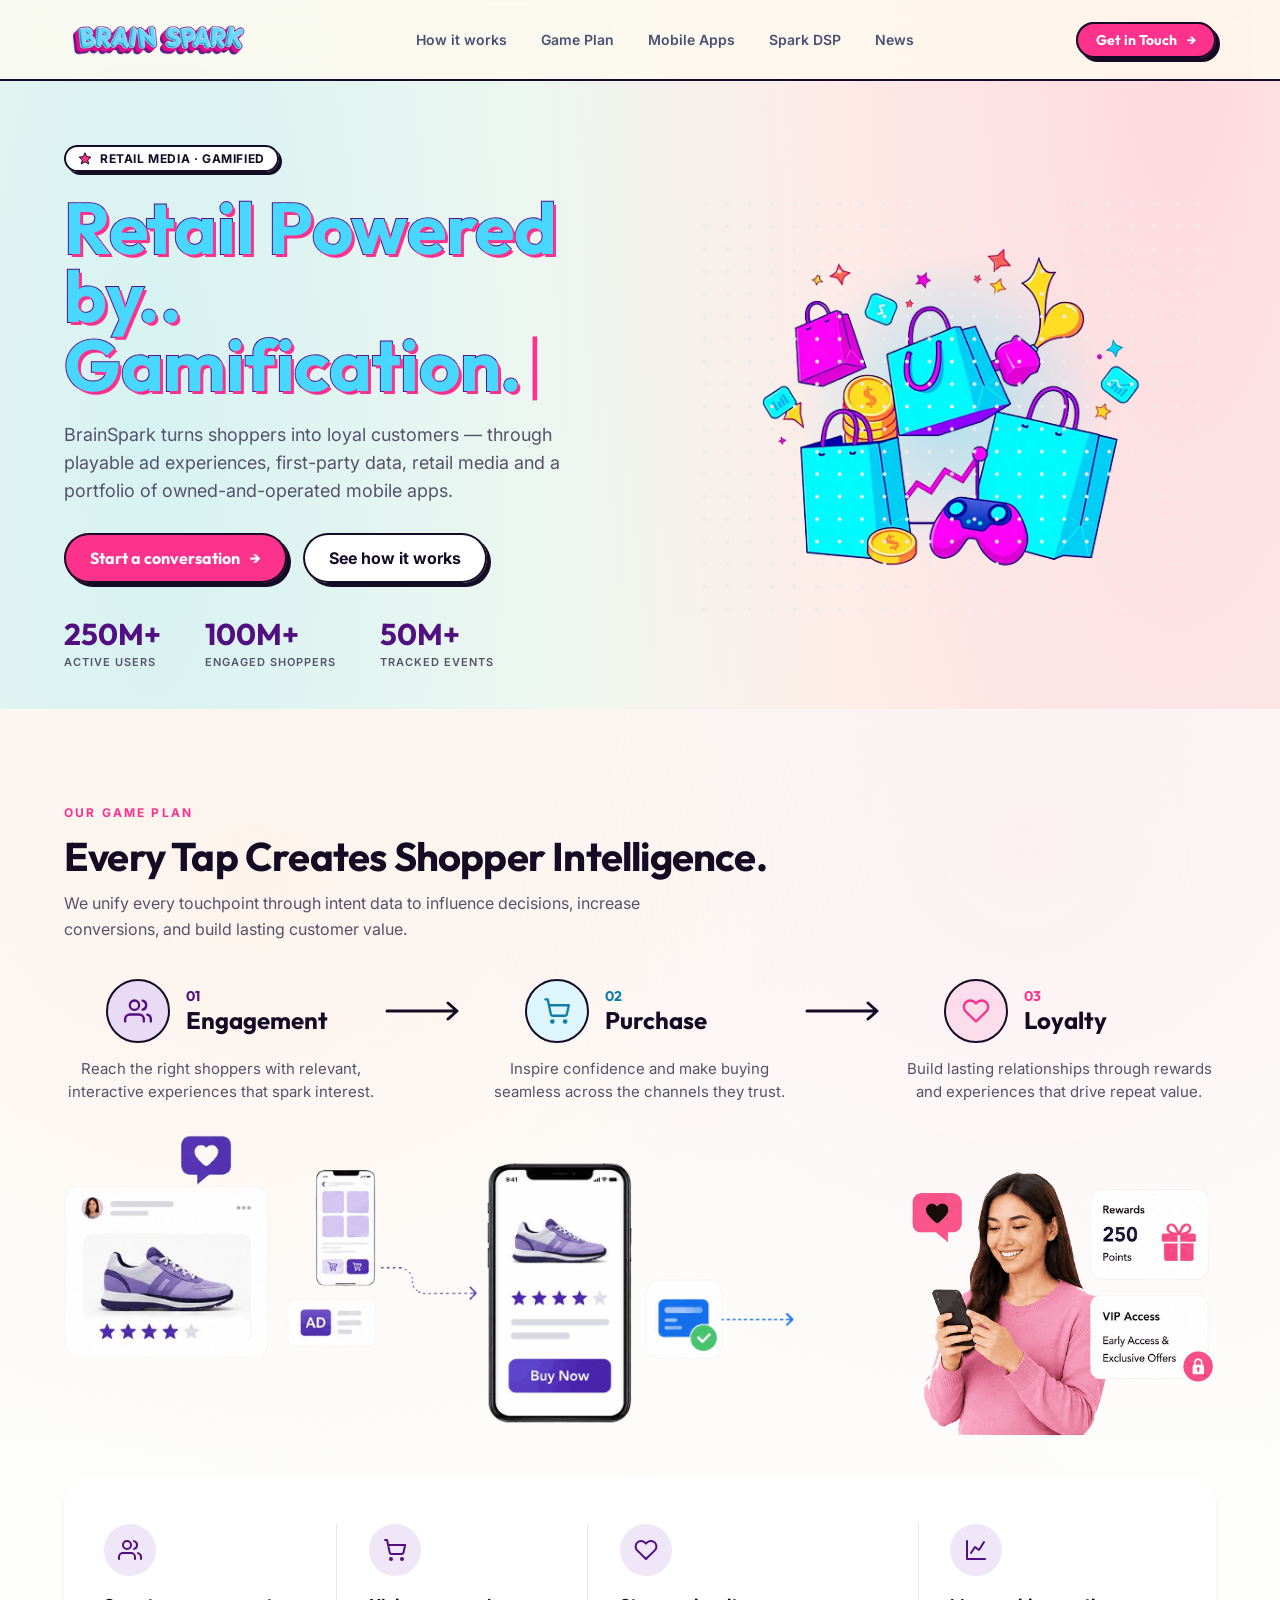
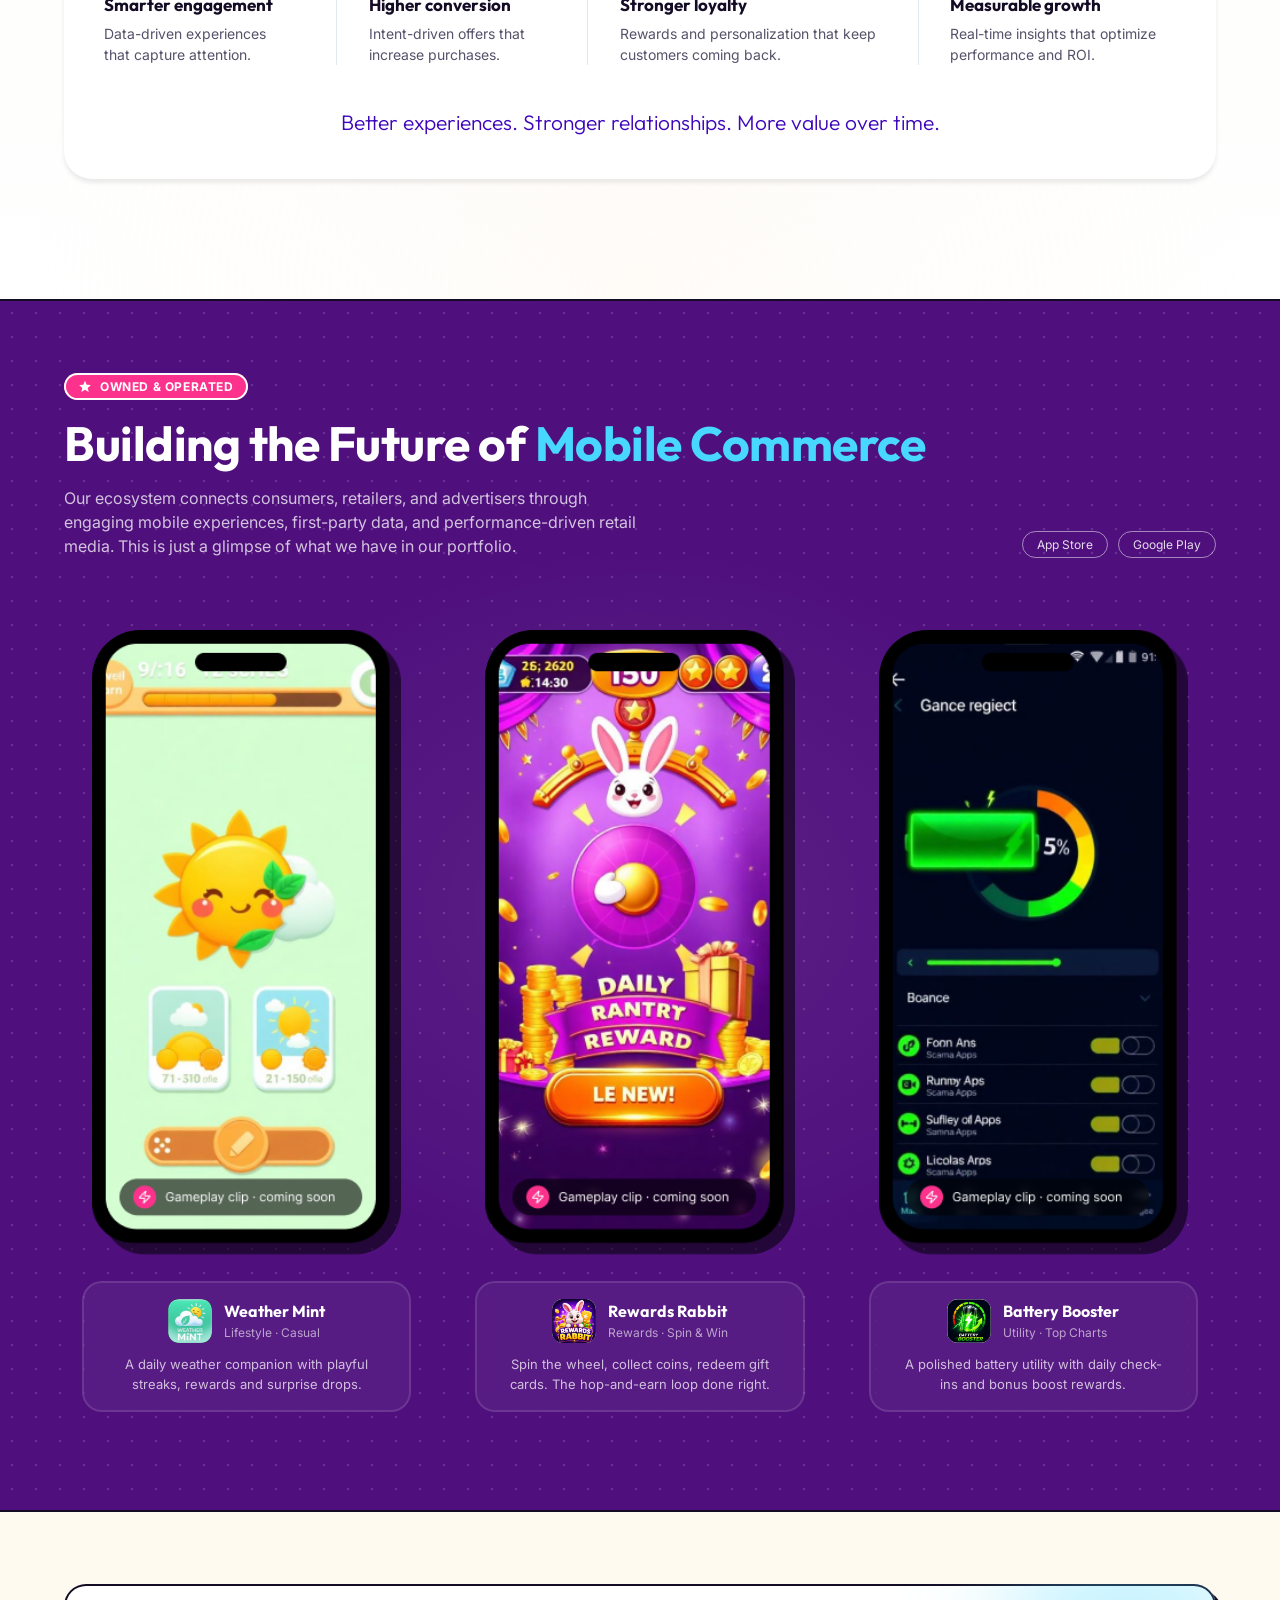
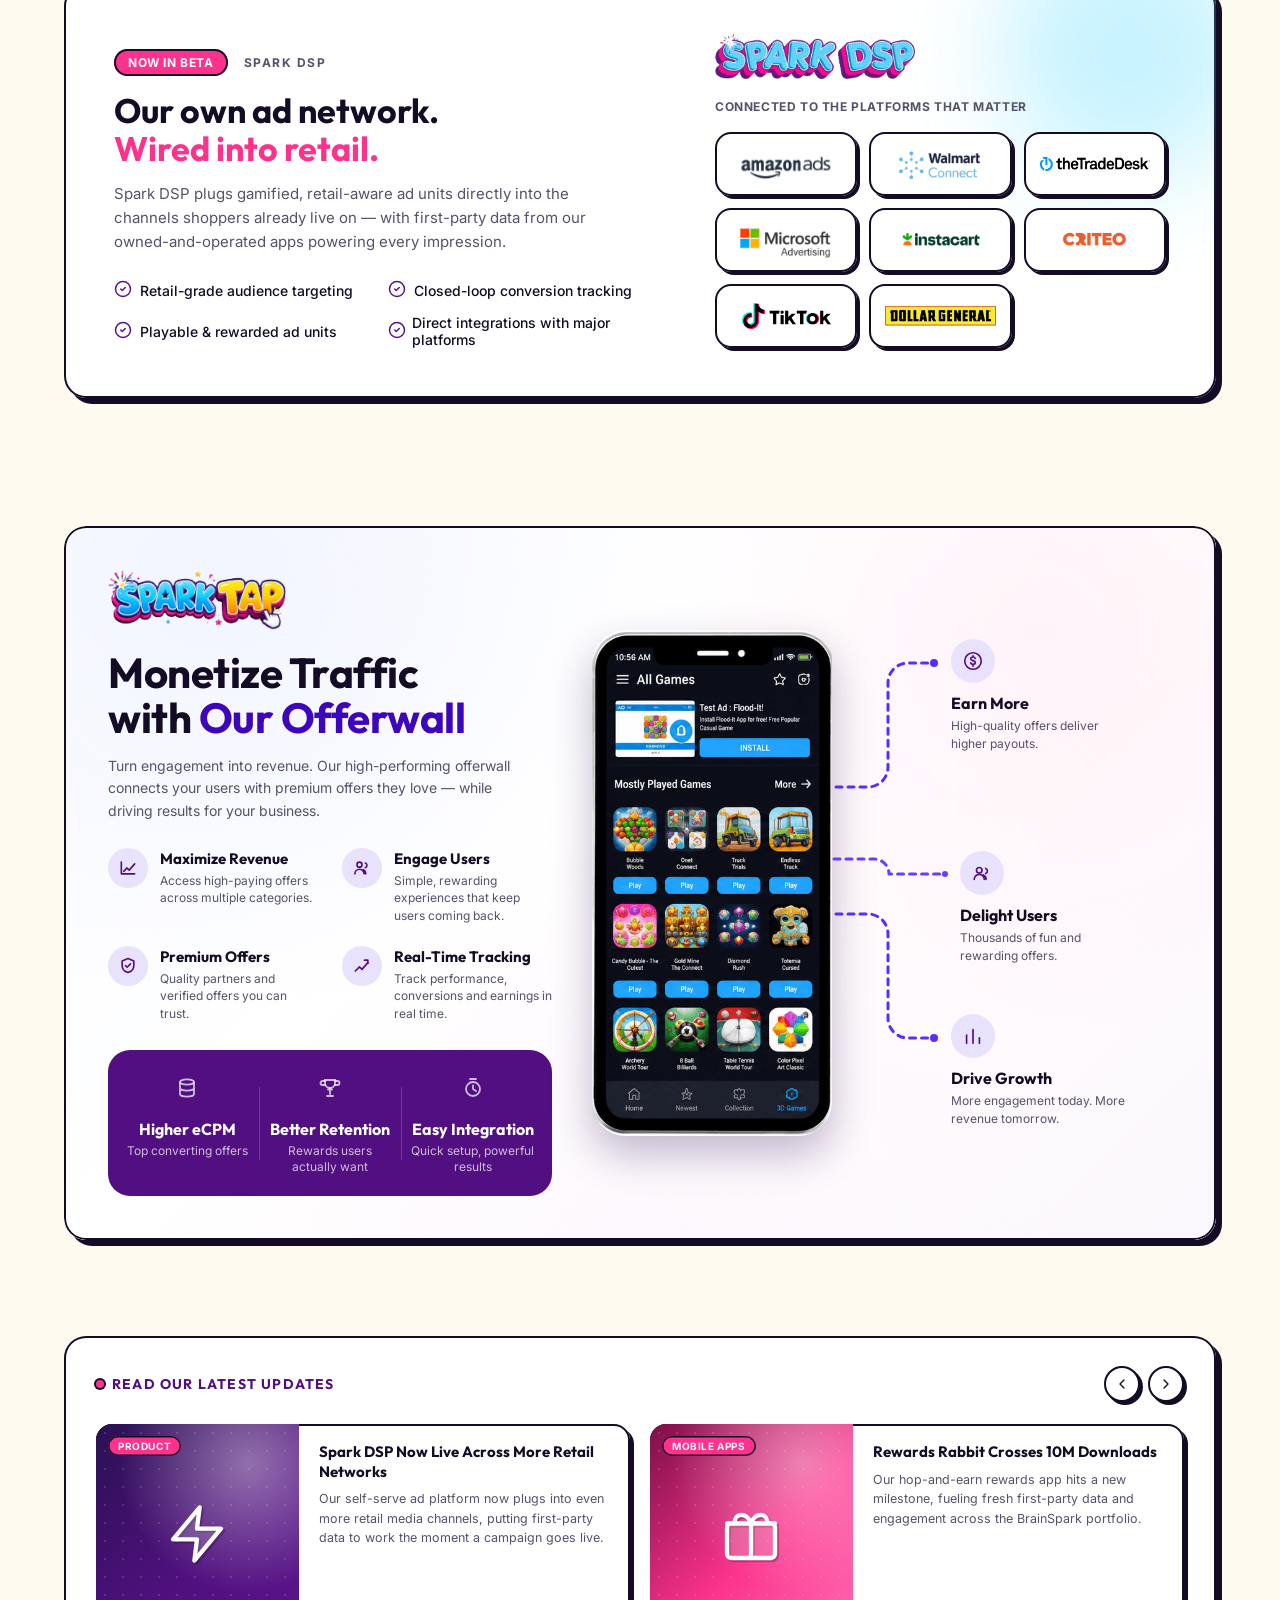
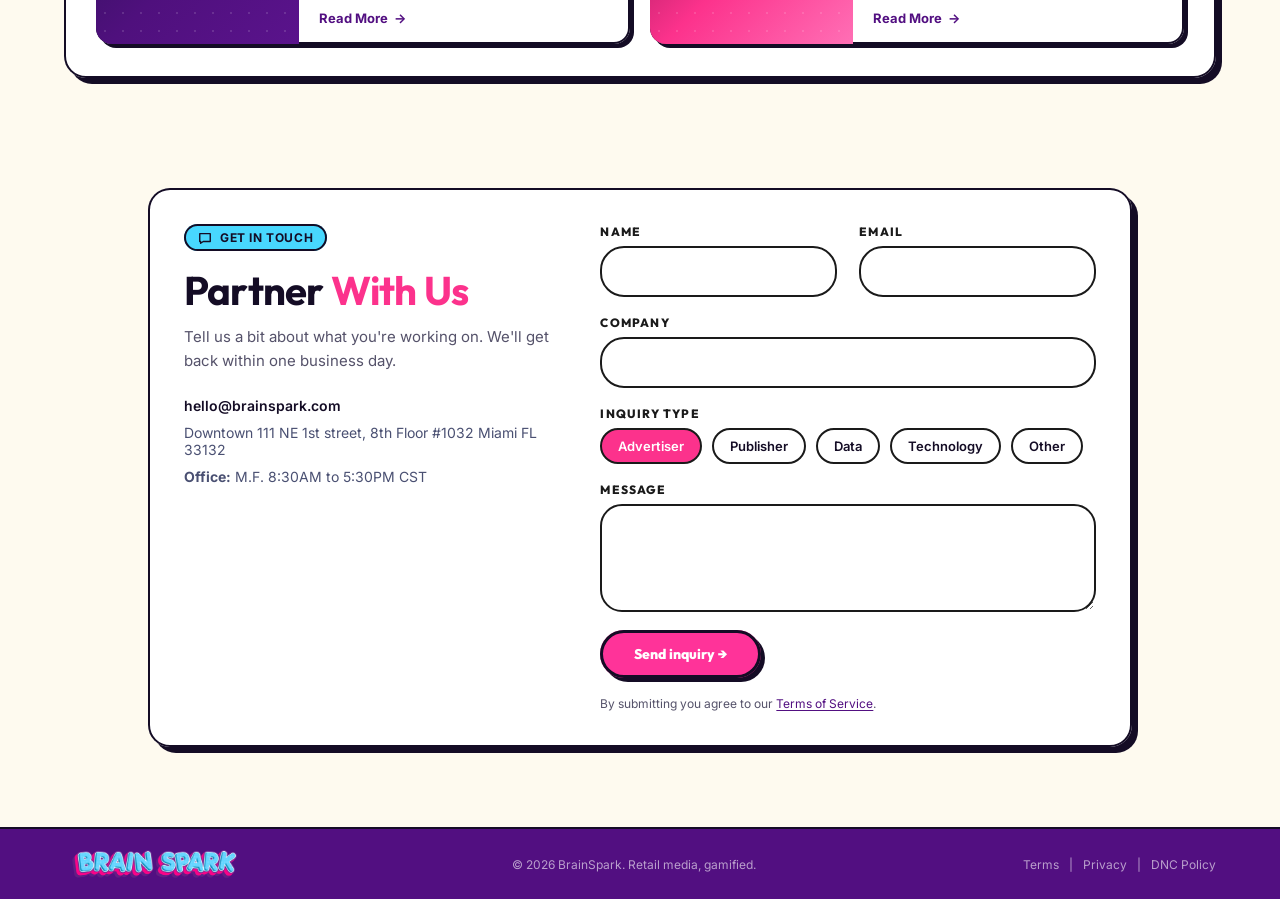
==== commit b96a4cec: "udpate lineshape" ====
--- a/index.html
+++ b/index.html
@@ -1,21 +1,26 @@
 <!DOCTYPE html>
 <html lang="en">
+
 <head>
   <meta charset="UTF-8" />
   <meta name="viewport" content="width=device-width, initial-scale=1.0" />
   <title>BrainSpark — Gamification. Data. Loyalty. Results.</title>
-  <meta name="description" content="BrainSpark turns shoppers into loyal customers — through playable ad experiences, first-party data, retail media and a portfolio of owned-and-operated mobile apps." />
+  <meta name="description"
+    content="BrainSpark turns shoppers into loyal customers — through playable ad experiences, first-party data, retail media and a portfolio of owned-and-operated mobile apps." />
   <!-- Favicon -->
-<link rel="icon" type="image/png" sizes="32x32" href="images/favicon.png">
-<link rel="shortcut icon" href="images/favicon.png">
-<link rel="apple-touch-icon" href="images/favicon.png">
+  <link rel="icon" type="image/png" sizes="32x32" href="images/favicon.png">
+  <link rel="shortcut icon" href="images/favicon.png">
+  <link rel="apple-touch-icon" href="images/favicon.png">
   <link rel="preconnect" href="https://fonts.googleapis.com" />
   <link rel="preconnect" href="https://fonts.gstatic.com" crossorigin />
-  <link href="https://fonts.googleapis.com/css2?family=Fredoka:wght@400;500;600;700&family=Inter:wght@400;500;600;700&family=JetBrains+Mono:wght@400;700&family=Outfit:wght@500;700;800&family=Space+Grotesk:wght@500;600;700&display=swap" rel="stylesheet" />
+  <link
+    href="https://fonts.googleapis.com/css2?family=Fredoka:wght@400;500;600;700&family=Inter:wght@400;500;600;700&family=JetBrains+Mono:wght@400;700&family=Outfit:wght@500;700;800&family=Space+Grotesk:wght@500;600;700&display=swap"
+    rel="stylesheet" />
   <link rel="stylesheet" href="https://cdn.jsdelivr.net/npm/swiper@11/swiper-bundle.min.css" />
   <link rel="stylesheet" href="style.css" />
   <link rel="stylesheet" href="responsive.css" />
 </head>
+
 <body>
   <!-- ============================== HEADER ============================== -->
   <header class="site-header">
@@ -34,7 +39,8 @@
 
       <div class="header__actions">
         <a href="#contact" class="btn btn--pink btn--sm header__cta">Get in Touch <span aria-hidden="true">→</span></a>
-        <button class="nav-toggle" id="navToggle" aria-label="Open menu" aria-expanded="false" aria-controls="primaryNav">
+        <button class="nav-toggle" id="navToggle" aria-label="Open menu" aria-expanded="false"
+          aria-controls="primaryNav">
           <span></span><span></span><span></span>
         </button>
       </div>
@@ -46,9 +52,14 @@
     <section class="hero">
       <div class="container hero__inner">
         <div class="hero__copy">
-          <span class="badge badge--light"><svg class="badge__icon" viewBox="0 0 14 14" aria-hidden="true"><path d="M7 .8l1.7 3.9 4.2.4-3.2 2.8 1 4.1L7 9.8 3.3 12l1-4.1L1.1 5.1l4.2-.4z" fill="#FC328C" stroke="#140C25" stroke-width="1"/></svg>Retail Media · GAMIFIED</span>
-          <h1 class="hero__title">Gamification.<br /><span id="typedWord"></span><span class="hero__cursor" aria-hidden="true">|</span></h1>
-          <p class="hero__lede">BrainSpark turns shoppers into loyal customers — through playable ad experiences, first-party data, retail media and a portfolio of owned-and-operated mobile apps.</p>
+          <span class="badge badge--light"><svg class="badge__icon" viewBox="0 0 14 14" aria-hidden="true">
+              <path d="M7 .8l1.7 3.9 4.2.4-3.2 2.8 1 4.1L7 9.8 3.3 12l1-4.1L1.1 5.1l4.2-.4z" fill="#FC328C"
+                stroke="#140C25" stroke-width="1" />
+            </svg>Retail Media · GAMIFIED</span>
+          <h1 class="hero__title">Retail Powered by..<br /><span id="typedWord"></span><span class="hero__cursor"
+              aria-hidden="true">|</span></h1>
+          <p class="hero__lede">BrainSpark turns shoppers into loyal customers — through playable ad experiences,
+            first-party data, retail media and a portfolio of owned-and-operated mobile apps.</p>
           <div class="hero__actions">
             <a href="#contact" class="btn btn--pink">Start a conversation <span aria-hidden="true">→</span></a>
             <a href="#business" class="btn btn--white">See how it works</a>
@@ -60,7 +71,8 @@
           </ul>
         </div>
         <div class="hero__art">
-          <img src="images/hero-illustration.png" alt="Gamified retail media illustration with shopping bags, coins and a game controller" />
+          <img src="images/hero-illustration.png"
+            alt="Gamified retail media illustration with shopping bags, coins and a game controller" />
         </div>
       </div>
     </section>
@@ -125,35 +137,54 @@
         <header class="section-head">
           <span class="eyebrow">Our Game Plan</span>
           <h2 class="section-title">Every Tap Creates Shopper Intelligence.</h2>
-          <p class="section-sub">We unify every touchpoint through intent data to influence decisions, increase conversions, and build lasting customer value.</p>
+          <p class="section-sub">We unify every touchpoint through intent data to influence decisions, increase
+            conversions, and build lasting customer value.</p>
         </header>
 
         <ol class="flow">
           <li class="flow__step">
             <span class="flow__icon flow__icon--cyan">
-              <svg viewBox="0 0 24 24" aria-hidden="true"><circle cx="9" cy="8" r="3" stroke="currentColor" stroke-width="2" fill="none"/><path d="M3.5 19a5.5 5.5 0 0 1 11 0M16 6a3 3 0 0 1 0 5.6M16.5 19a5.5 5.5 0 0 0-3-4.9" stroke="currentColor" stroke-width="2" fill="none" stroke-linecap="round"/></svg>
+              <svg viewBox="0 0 24 24" aria-hidden="true">
+                <circle cx="9" cy="8" r="3" stroke="currentColor" stroke-width="2" fill="none" />
+                <path d="M3.5 19a5.5 5.5 0 0 1 11 0M16 6a3 3 0 0 1 0 5.6M16.5 19a5.5 5.5 0 0 0-3-4.9"
+                  stroke="currentColor" stroke-width="2" fill="none" stroke-linecap="round" />
+              </svg>
             </span>
             <span class="flow__kicker">Step 01</span>
             <h3>Engagement</h3>
             <p>Reach the right shoppers with relevant, playable experiences they actually want to tap.</p>
           </li>
           <li class="flow__arrow" aria-hidden="true">
-            <svg viewBox="0 0 40 24"><path d="M2 12h32M26 4l9 8-9 8" stroke="currentColor" stroke-width="2.5" fill="none" stroke-linecap="round" stroke-linejoin="round"/></svg>
+            <svg viewBox="0 0 40 24">
+              <path d="M2 12h32M26 4l9 8-9 8" stroke="currentColor" stroke-width="2.5" fill="none"
+                stroke-linecap="round" stroke-linejoin="round" />
+            </svg>
           </li>
           <li class="flow__step">
             <span class="flow__icon flow__icon--pink">
-              <svg viewBox="0 0 24 24" aria-hidden="true"><path d="M3 4h2.2l1.7 10.4a2 2 0 0 0 2 1.6h7.8a2 2 0 0 0 2-1.6L20 7H6.5" stroke="currentColor" stroke-width="2" fill="none" stroke-linecap="round" stroke-linejoin="round"/><circle cx="9" cy="20" r="1.4" fill="currentColor"/><circle cx="17" cy="20" r="1.4" fill="currentColor"/></svg>
+              <svg viewBox="0 0 24 24" aria-hidden="true">
+                <path d="M3 4h2.2l1.7 10.4a2 2 0 0 0 2 1.6h7.8a2 2 0 0 0 2-1.6L20 7H6.5" stroke="currentColor"
+                  stroke-width="2" fill="none" stroke-linecap="round" stroke-linejoin="round" />
+                <circle cx="9" cy="20" r="1.4" fill="currentColor" />
+                <circle cx="17" cy="20" r="1.4" fill="currentColor" />
+              </svg>
             </span>
             <span class="flow__kicker">Step 02</span>
             <h3>Purchase</h3>
             <p>Inspire confidence and make buying seamless across the retail channels they already shop.</p>
           </li>
           <li class="flow__arrow" aria-hidden="true">
-            <svg viewBox="0 0 40 24"><path d="M2 12h32M26 4l9 8-9 8" stroke="currentColor" stroke-width="2.5" fill="none" stroke-linecap="round" stroke-linejoin="round"/></svg>
+            <svg viewBox="0 0 40 24">
+              <path d="M2 12h32M26 4l9 8-9 8" stroke="currentColor" stroke-width="2.5" fill="none"
+                stroke-linecap="round" stroke-linejoin="round" />
+            </svg>
           </li>
           <li class="flow__step">
             <span class="flow__icon flow__icon--violet">
-              <svg viewBox="0 0 24 24" aria-hidden="true"><path d="M12 20S3.5 14.5 3.5 8.8A4.3 4.3 0 0 1 12 6.8a4.3 4.3 0 0 1 8.5 2c0 5.7-8.5 11.2-8.5 11.2Z" stroke="currentColor" stroke-width="2" fill="none" stroke-linejoin="round"/></svg>
+              <svg viewBox="0 0 24 24" aria-hidden="true">
+                <path d="M12 20S3.5 14.5 3.5 8.8A4.3 4.3 0 0 1 12 6.8a4.3 4.3 0 0 1 8.5 2c0 5.7-8.5 11.2-8.5 11.2Z"
+                  stroke="currentColor" stroke-width="2" fill="none" stroke-linejoin="round" />
+              </svg>
             </span>
             <span class="flow__kicker">Step 03</span>
             <h3>Loyalty</h3>
@@ -163,200 +194,256 @@
         <div class="plane-illust">
           <img src="images/game-plan.png" alt="img">
         </div>
-          <!-- ---------------- BOTTOM AREA: outcomes strip ---------------- -->
-  <div class="outcomes">
-    <div class="outcomes__grid">
-  
-      <article class="outcome">
-        <div class="outcome__icon-ring">
-          <svg viewBox="0 0 24 24" fill="none" stroke="var(--purple-deep)" stroke-width="2" stroke-linecap="round" stroke-linejoin="round" aria-hidden="true"><path d="M17 21v-2a4 4 0 0 0-4-4H5a4 4 0 0 0-4 4v2"/><circle cx="9" cy="7" r="4"/><path d="M23 21v-2a4 4 0 0 0-3-3.87"/><path d="M16 3.13a4 4 0 0 1 0 7.75"/></svg>
-        </div>
-        <h4 class="outcome__title">Smarter engagement</h4>
-        <p class="outcome__desc">Data-driven experiences that capture attention.</p>
-      </article>
-  
-      <span class="outcomes__divider" aria-hidden="true"></span>
-  
-      <article class="outcome">
-        <div class="outcome__icon-ring">
-          <svg viewBox="0 0 24 24" fill="none" stroke="var(--purple-deep)" stroke-width="2" stroke-linecap="round" stroke-linejoin="round" aria-hidden="true"><circle cx="8" cy="21" r="1"/><circle cx="19" cy="21" r="1"/><path d="M2.05 2.05h2l2.66 12.42a2 2 0 0 0 2 1.58h9.78a2 2 0 0 0 2-1.58l1.65-7.42H5.12"/></svg>
-        </div>
-        <h4 class="outcome__title">Higher conversion</h4>
-        <p class="outcome__desc">Intent-driven offers that increase purchases.</p>
-      </article>
-  
-      <span class="outcomes__divider" aria-hidden="true"></span>
-  
-      <article class="outcome">
-        <div class="outcome__icon-ring">
-          <svg viewBox="0 0 24 24" fill="none" stroke="var(--purple-deep)" stroke-width="2" stroke-linecap="round" stroke-linejoin="round" aria-hidden="true"><path d="M20.8 4.6a5.5 5.5 0 0 0-7.8 0L12 5.6l-1-1a5.5 5.5 0 0 0-7.8 7.8l1 1L12 21l7.8-7.6 1-1a5.5 5.5 0 0 0 0-7.8z"/></svg>
-        </div>
-        <h4 class="outcome__title">Stronger loyalty</h4>
-        <p class="outcome__desc">Rewards and personalization that keep customers coming back.</p>
-      </article>
-  
-      <span class="outcomes__divider" aria-hidden="true"></span>
-  
-      <article class="outcome">
-        <div class="outcome__icon-ring">
-          <svg viewBox="0 0 24 24" fill="none" stroke="var(--purple-deep)" stroke-width="2" stroke-linecap="round" stroke-linejoin="round" aria-hidden="true"><path d="M3 3v18h18"/><path d="M7 15l4-6 4 3 5-8"/></svg>
-        </div>
-        <h4 class="outcome__title">Measurable growth</h4>
-        <p class="outcome__desc">Real-time insights that optimize performance and ROI.</p>
-      </article>
-  
-    </div>
-  
-    <p class="outcomes__tagline">Better experiences. Stronger relationships. More value over time.</p>
-  </div>
+        <!-- ---------------- BOTTOM AREA: outcomes strip ---------------- -->
+        <div class="outcomes">
+          <div class="outcomes__grid">
+
+            <article class="outcome">
+              <div class="outcome__icon-ring">
+                <svg viewBox="0 0 24 24" fill="none" stroke="var(--purple-deep)" stroke-width="2" stroke-linecap="round"
+                  stroke-linejoin="round" aria-hidden="true">
+                  <path d="M17 21v-2a4 4 0 0 0-4-4H5a4 4 0 0 0-4 4v2" />
+                  <circle cx="9" cy="7" r="4" />
+                  <path d="M23 21v-2a4 4 0 0 0-3-3.87" />
+                  <path d="M16 3.13a4 4 0 0 1 0 7.75" />
+                </svg>
+              </div>
+              <h4 class="outcome__title">Smarter engagement</h4>
+              <p class="outcome__desc">Data-driven experiences that capture attention.</p>
+            </article>
+
+            <span class="outcomes__divider" aria-hidden="true"></span>
+
+            <article class="outcome">
+              <div class="outcome__icon-ring">
+                <svg viewBox="0 0 24 24" fill="none" stroke="var(--purple-deep)" stroke-width="2" stroke-linecap="round"
+                  stroke-linejoin="round" aria-hidden="true">
+                  <circle cx="8" cy="21" r="1" />
+                  <circle cx="19" cy="21" r="1" />
+                  <path d="M2.05 2.05h2l2.66 12.42a2 2 0 0 0 2 1.58h9.78a2 2 0 0 0 2-1.58l1.65-7.42H5.12" />
+                </svg>
+              </div>
+              <h4 class="outcome__title">Higher conversion</h4>
+              <p class="outcome__desc">Intent-driven offers that increase purchases.</p>
+            </article>
+
+            <span class="outcomes__divider" aria-hidden="true"></span>
+
+            <article class="outcome">
+              <div class="outcome__icon-ring">
+                <svg viewBox="0 0 24 24" fill="none" stroke="var(--purple-deep)" stroke-width="2" stroke-linecap="round"
+                  stroke-linejoin="round" aria-hidden="true">
+                  <path
+                    d="M20.8 4.6a5.5 5.5 0 0 0-7.8 0L12 5.6l-1-1a5.5 5.5 0 0 0-7.8 7.8l1 1L12 21l7.8-7.6 1-1a5.5 5.5 0 0 0 0-7.8z" />
+                </svg>
+              </div>
+              <h4 class="outcome__title">Stronger loyalty</h4>
+              <p class="outcome__desc">Rewards and personalization that keep customers coming back.</p>
+            </article>
+
+            <span class="outcomes__divider" aria-hidden="true"></span>
+
+            <article class="outcome">
+              <div class="outcome__icon-ring">
+                <svg viewBox="0 0 24 24" fill="none" stroke="var(--purple-deep)" stroke-width="2" stroke-linecap="round"
+                  stroke-linejoin="round" aria-hidden="true">
+                  <path d="M3 3v18h18" />
+                  <path d="M7 15l4-6 4 3 5-8" />
+                </svg>
+              </div>
+              <h4 class="outcome__title">Measurable growth</h4>
+              <p class="outcome__desc">Real-time insights that optimize performance and ROI.</p>
+            </article>
+
+          </div>
+
+          <p class="outcomes__tagline">Better experiences. Stronger relationships. More value over time.</p>
+        </div>
       </div>
     </section>
 
     <!-- ============================================================
      JOURNEY SECTION — three-stage customer lifecycle + proof strip
      ============================================================ -->
-<section class="journey" aria-labelledby="journey-heading">
-<div class="container">
-  <header class="section-head">
-    <span class="eyebrow">Our Game Plan</span>
-    <h2 class="section-title">Every Tap Creates Shopper Intelligence.</h2>
-    <p class="section-sub">We unify every touchpoint through intent data to influence decisions, increase conversions, and build lasting customer value.</p>
-  </header>
-  <!-- ---------------- TOP AREA: 3-stage horizontal path ---------------- -->
-  <div class="journey__stages">
-  
-    <!-- STAGE 01 — ENGAGEMENT -->
-    <article class="stage stage--engagement">
-      <div class="stage__head">
-        <div class="stage__icon-ring stage__icon-ring--purple">
-          <svg class="stage__icon" viewBox="0 0 24 24" fill="none" stroke="currentColor" stroke-width="2" stroke-linecap="round" stroke-linejoin="round" aria-hidden="true">
-            <path d="M17 21v-2a4 4 0 0 0-4-4H5a4 4 0 0 0-4 4v2"/><circle cx="9" cy="7" r="4"/><path d="M23 21v-2a4 4 0 0 0-3-3.87"/><path d="M16 3.13a4 4 0 0 1 0 7.75"/>
-          </svg>
-        </div>
-        <span class="stage__number">01</span>
-        <h3 class="stage__title">Engagement</h3>
+    <section class="journey" aria-labelledby="journey-heading">
+      <div class="container">
+        <header class="section-head">
+          <span class="eyebrow">Our Game Plan</span>
+          <h2 class="section-title">Every Tap Creates Shopper Intelligence.</h2>
+          <p class="section-sub">We unify every touchpoint through intent data to influence decisions, increase
+            conversions, and build lasting customer value.</p>
+        </header>
+        <!-- ---------------- TOP AREA: 3-stage horizontal path ---------------- -->
+        <div class="journey__stages">
+
+          <!-- STAGE 01 — ENGAGEMENT -->
+          <article class="stage stage--engagement">
+            <div class="stage__head">
+              <div class="stage__icon-ring stage__icon-ring--purple">
+                <svg class="stage__icon" viewBox="0 0 24 24" fill="none" stroke="currentColor" stroke-width="2"
+                  stroke-linecap="round" stroke-linejoin="round" aria-hidden="true">
+                  <path d="M17 21v-2a4 4 0 0 0-4-4H5a4 4 0 0 0-4 4v2" />
+                  <circle cx="9" cy="7" r="4" />
+                  <path d="M23 21v-2a4 4 0 0 0-3-3.87" />
+                  <path d="M16 3.13a4 4 0 0 1 0 7.75" />
+                </svg>
+              </div>
+              <span class="stage__number">01</span>
+              <h3 class="stage__title">Engagement</h3>
+            </div>
+            <p class="stage__desc">Reach the right shoppers with relevant, interactive experiences that spark interest.
+            </p>
+
+
+            <div class="jouney-img">
+              <img src="images/jouney-img-1.png" alt="">
+            </div>
+          </article>
+
+          <!-- CONNECTOR 1 → 2 -->
+          <div class="stage__connector" aria-hidden="true">
+            <svg width="80" height="24" viewBox="0 0 80 24" xmlns="http://www.w3.org/2000/svg">
+              <path d="M2 12H72M63 4L72 12L63 20" stroke="currentColor" stroke-width="3" fill="none"
+                stroke-linecap="round" stroke-linejoin="round"></path>
+            </svg>
+          </div>
+
+          <!-- STAGE 02 — PURCHASE -->
+          <article class="stage stage--purchase">
+            <div class="stage__head">
+              <div class="stage__icon-ring stage__icon-ring--cyan">
+                <svg class="stage__icon" viewBox="0 0 24 24" fill="none" stroke="currentColor" stroke-width="2"
+                  stroke-linecap="round" stroke-linejoin="round" aria-hidden="true">
+                  <circle cx="8" cy="21" r="1" />
+                  <circle cx="19" cy="21" r="1" />
+                  <path d="M2.05 2.05h2l2.66 12.42a2 2 0 0 0 2 1.58h9.78a2 2 0 0 0 2-1.58l1.65-7.42H5.12" />
+                </svg>
+              </div>
+              <span class="stage__number">02</span>
+              <h3 class="stage__title">Purchase</h3>
+            </div>
+            <p class="stage__desc">Inspire confidence and make buying seamless across the channels they trust.</p>
+            <div class="jouney-img">
+              <img src="images/jouney-img-2.png" alt="">
+            </div>
+
+          </article>
+
+          <!-- CONNECTOR 2 → 3 -->
+          <div class="stage__connector" aria-hidden="true">
+            <svg width="80" height="24" viewBox="0 0 80 24" xmlns="http://www.w3.org/2000/svg">
+              <path d="M2 12H72M63 4L72 12L63 20" stroke="currentColor" stroke-width="3" fill="none"
+                stroke-linecap="round" stroke-linejoin="round"></path>
+            </svg>
+            </svg>
+          </div>
+
+          <!-- STAGE 03 — LOYALTY -->
+          <article class="stage stage--loyalty">
+            <div class="stage__head">
+              <div class="stage__icon-ring stage__icon-ring--pink">
+                <svg class="stage__icon" viewBox="0 0 24 24" fill="none" stroke="currentColor" stroke-width="2"
+                  stroke-linecap="round" stroke-linejoin="round" aria-hidden="true">
+                  <path
+                    d="M20.8 4.6a5.5 5.5 0 0 0-7.8 0L12 5.6l-1-1a5.5 5.5 0 0 0-7.8 7.8l1 1L12 21l7.8-7.6 1-1a5.5 5.5 0 0 0 0-7.8z" />
+                </svg>
+              </div>
+              <span class="stage__number">03</span>
+              <h3 class="stage__title">Loyalty</h3>
+            </div>
+            <p class="stage__desc">Build lasting relationships through rewards and experiences that drive repeat value.
+            </p>
+            <div class="jouney-img">
+              <img src="images/jouney-img-3.png" alt="">
+            </div>
+
+          </article>
+
+        </div>
+
+        <!-- ---------------- BOTTOM AREA: outcomes strip ---------------- -->
+        <div class="outcomes">
+          <div class="outcomes__grid">
+
+            <article class="outcome">
+              <div class="outcome__icon-ring">
+                <svg viewBox="0 0 24 24" fill="none" stroke="var(--purple-deep)" stroke-width="2" stroke-linecap="round"
+                  stroke-linejoin="round" aria-hidden="true">
+                  <path d="M17 21v-2a4 4 0 0 0-4-4H5a4 4 0 0 0-4 4v2" />
+                  <circle cx="9" cy="7" r="4" />
+                  <path d="M23 21v-2a4 4 0 0 0-3-3.87" />
+                  <path d="M16 3.13a4 4 0 0 1 0 7.75" />
+                </svg>
+              </div>
+              <h4 class="outcome__title">Smarter engagement</h4>
+              <p class="outcome__desc">Data-driven experiences that capture attention.</p>
+            </article>
+
+            <span class="outcomes__divider" aria-hidden="true"></span>
+
+            <article class="outcome">
+              <div class="outcome__icon-ring">
+                <svg viewBox="0 0 24 24" fill="none" stroke="var(--purple-deep)" stroke-width="2" stroke-linecap="round"
+                  stroke-linejoin="round" aria-hidden="true">
+                  <circle cx="8" cy="21" r="1" />
+                  <circle cx="19" cy="21" r="1" />
+                  <path d="M2.05 2.05h2l2.66 12.42a2 2 0 0 0 2 1.58h9.78a2 2 0 0 0 2-1.58l1.65-7.42H5.12" />
+                </svg>
+              </div>
+              <h4 class="outcome__title">Higher conversion</h4>
+              <p class="outcome__desc">Intent-driven offers that increase purchases.</p>
+            </article>
+
+            <span class="outcomes__divider" aria-hidden="true"></span>
+
+            <article class="outcome">
+              <div class="outcome__icon-ring">
+                <svg viewBox="0 0 24 24" fill="none" stroke="var(--purple-deep)" stroke-width="2" stroke-linecap="round"
+                  stroke-linejoin="round" aria-hidden="true">
+                  <path
+                    d="M20.8 4.6a5.5 5.5 0 0 0-7.8 0L12 5.6l-1-1a5.5 5.5 0 0 0-7.8 7.8l1 1L12 21l7.8-7.6 1-1a5.5 5.5 0 0 0 0-7.8z" />
+                </svg>
+              </div>
+              <h4 class="outcome__title">Stronger loyalty</h4>
+              <p class="outcome__desc">Rewards and personalization that keep customers coming back.</p>
+            </article>
+
+            <span class="outcomes__divider" aria-hidden="true"></span>
+
+            <article class="outcome">
+              <div class="outcome__icon-ring">
+                <svg viewBox="0 0 24 24" fill="none" stroke="var(--purple-deep)" stroke-width="2" stroke-linecap="round"
+                  stroke-linejoin="round" aria-hidden="true">
+                  <path d="M3 3v18h18" />
+                  <path d="M7 15l4-6 4 3 5-8" />
+                </svg>
+              </div>
+              <h4 class="outcome__title">Measurable growth</h4>
+              <p class="outcome__desc">Real-time insights that optimize performance and ROI.</p>
+            </article>
+
+          </div>
+
+          <p class="outcomes__tagline">Better experiences. Stronger relationships. More value over time.</p>
+        </div>
+
       </div>
-      <p class="stage__desc">Reach the right shoppers with relevant, interactive experiences that spark interest.</p>
-  
-     
-      <div class="jouney-img">
-        <img src="images/jouney-img-1.png" alt="">
-      </div>
-    </article>
-  
-    <!-- CONNECTOR 1 → 2 -->
-    <div class="stage__connector" aria-hidden="true">
-      <svg width="80" height="24" viewBox="0 0 80 24" xmlns="http://www.w3.org/2000/svg">
-      <path d="M2 12H72M63 4L72 12L63 20" stroke="currentColor" stroke-width="3" fill="none" stroke-linecap="round" stroke-linejoin="round"></path>
-    </svg>
-    </div>
-  
-    <!-- STAGE 02 — PURCHASE -->
-    <article class="stage stage--purchase">
-      <div class="stage__head">
-        <div class="stage__icon-ring stage__icon-ring--cyan">
-          <svg class="stage__icon" viewBox="0 0 24 24" fill="none" stroke="currentColor" stroke-width="2" stroke-linecap="round" stroke-linejoin="round" aria-hidden="true">
-            <circle cx="8" cy="21" r="1"/><circle cx="19" cy="21" r="1"/><path d="M2.05 2.05h2l2.66 12.42a2 2 0 0 0 2 1.58h9.78a2 2 0 0 0 2-1.58l1.65-7.42H5.12"/>
-          </svg>
-        </div>
-        <span class="stage__number">02</span>
-        <h3 class="stage__title">Purchase</h3>
-      </div>
-      <p class="stage__desc">Inspire confidence and make buying seamless across the channels they trust.</p>
-      <div class="jouney-img">
-        <img src="images/jouney-img-2.png" alt="">
-      </div>
-    
-    </article>
-  
-    <!-- CONNECTOR 2 → 3 -->
-    <div class="stage__connector" aria-hidden="true">
-      <svg width="80" height="24" viewBox="0 0 80 24" xmlns="http://www.w3.org/2000/svg">
-      <path d="M2 12H72M63 4L72 12L63 20" stroke="currentColor" stroke-width="3" fill="none" stroke-linecap="round" stroke-linejoin="round"></path>
-    </svg>
-    </svg>
-    </div>
-  
-    <!-- STAGE 03 — LOYALTY -->
-    <article class="stage stage--loyalty">
-      <div class="stage__head">
-        <div class="stage__icon-ring stage__icon-ring--pink">
-          <svg class="stage__icon" viewBox="0 0 24 24" fill="none" stroke="currentColor" stroke-width="2" stroke-linecap="round" stroke-linejoin="round" aria-hidden="true">
-            <path d="M20.8 4.6a5.5 5.5 0 0 0-7.8 0L12 5.6l-1-1a5.5 5.5 0 0 0-7.8 7.8l1 1L12 21l7.8-7.6 1-1a5.5 5.5 0 0 0 0-7.8z"/>
-          </svg>
-        </div>
-        <span class="stage__number">03</span>
-        <h3 class="stage__title">Loyalty</h3>
-      </div>
-      <p class="stage__desc">Build lasting relationships through rewards and experiences that drive repeat value.</p>
-      <div class="jouney-img">
-        <img src="images/jouney-img-3.png" alt="">
-      </div>
-     
-    </article>
-  
-  </div>
-  
-  <!-- ---------------- BOTTOM AREA: outcomes strip ---------------- -->
-  <div class="outcomes">
-    <div class="outcomes__grid">
-  
-      <article class="outcome">
-        <div class="outcome__icon-ring">
-          <svg viewBox="0 0 24 24" fill="none" stroke="var(--purple-deep)" stroke-width="2" stroke-linecap="round" stroke-linejoin="round" aria-hidden="true"><path d="M17 21v-2a4 4 0 0 0-4-4H5a4 4 0 0 0-4 4v2"/><circle cx="9" cy="7" r="4"/><path d="M23 21v-2a4 4 0 0 0-3-3.87"/><path d="M16 3.13a4 4 0 0 1 0 7.75"/></svg>
-        </div>
-        <h4 class="outcome__title">Smarter engagement</h4>
-        <p class="outcome__desc">Data-driven experiences that capture attention.</p>
-      </article>
-  
-      <span class="outcomes__divider" aria-hidden="true"></span>
-  
-      <article class="outcome">
-        <div class="outcome__icon-ring">
-          <svg viewBox="0 0 24 24" fill="none" stroke="var(--purple-deep)" stroke-width="2" stroke-linecap="round" stroke-linejoin="round" aria-hidden="true"><circle cx="8" cy="21" r="1"/><circle cx="19" cy="21" r="1"/><path d="M2.05 2.05h2l2.66 12.42a2 2 0 0 0 2 1.58h9.78a2 2 0 0 0 2-1.58l1.65-7.42H5.12"/></svg>
-        </div>
-        <h4 class="outcome__title">Higher conversion</h4>
-        <p class="outcome__desc">Intent-driven offers that increase purchases.</p>
-      </article>
-  
-      <span class="outcomes__divider" aria-hidden="true"></span>
-  
-      <article class="outcome">
-        <div class="outcome__icon-ring">
-          <svg viewBox="0 0 24 24" fill="none" stroke="var(--purple-deep)" stroke-width="2" stroke-linecap="round" stroke-linejoin="round" aria-hidden="true"><path d="M20.8 4.6a5.5 5.5 0 0 0-7.8 0L12 5.6l-1-1a5.5 5.5 0 0 0-7.8 7.8l1 1L12 21l7.8-7.6 1-1a5.5 5.5 0 0 0 0-7.8z"/></svg>
-        </div>
-        <h4 class="outcome__title">Stronger loyalty</h4>
-        <p class="outcome__desc">Rewards and personalization that keep customers coming back.</p>
-      </article>
-  
-      <span class="outcomes__divider" aria-hidden="true"></span>
-  
-      <article class="outcome">
-        <div class="outcome__icon-ring">
-          <svg viewBox="0 0 24 24" fill="none" stroke="var(--purple-deep)" stroke-width="2" stroke-linecap="round" stroke-linejoin="round" aria-hidden="true"><path d="M3 3v18h18"/><path d="M7 15l4-6 4 3 5-8"/></svg>
-        </div>
-        <h4 class="outcome__title">Measurable growth</h4>
-        <p class="outcome__desc">Real-time insights that optimize performance and ROI.</p>
-      </article>
-  
-    </div>
-  
-    <p class="outcomes__tagline">Better experiences. Stronger relationships. More value over time.</p>
-  </div>
-
-</div>
-
-
-</section>
+
+
+    </section>
 
     <!-- ========================= MOBILE APPS ========================= -->
     <section class="apps" id="mobile-apps">
       <div class="container">
         <div class="apps__head">
           <div class="apps__intro">
-            <span class="badge badge--pink"><svg class="badge__icon" viewBox="0 0 14 14" aria-hidden="true"><path d="M7 .8l1.7 3.9 4.2.4-3.2 2.8 1 4.1L7 9.8 3.3 12l1-4.1L1.1 5.1l4.2-.4z" fill="#fff"/></svg>Owned &amp; Operated</span>
-            <h2 class="apps__title">Building the Future of  <span>Mobile Commerce</span></h2>
-            <p class="apps__sub">Our ecosystem connects consumers, retailers, and advertisers through engaging mobile experiences, first-party data, and performance-driven retail media. This is just a glimpse of what we have in our portfolio.</p>
+            <span class="badge badge--pink"><svg class="badge__icon" viewBox="0 0 14 14" aria-hidden="true">
+                <path d="M7 .8l1.7 3.9 4.2.4-3.2 2.8 1 4.1L7 9.8 3.3 12l1-4.1L1.1 5.1l4.2-.4z" fill="#fff" />
+              </svg>Owned &amp; Operated</span>
+            <h2 class="apps__title">Building the Future of <span>Mobile Commerce</span></h2>
+            <p class="apps__sub">Our ecosystem connects consumers, retailers, and advertisers through engaging mobile
+              experiences, first-party data, and performance-driven retail media. This is just a glimpse of what we have
+              in our portfolio.</p>
           </div>
           <div class="apps__stores">
             <span class="store-pill">App Store</span>
@@ -368,7 +455,8 @@
           <!-- Weather Mint -->
           <article class="app-card">
             <div class="phone">
-              <div class="phone__screen"><img src="images/phone-weather.png" alt="Weather Mint gameplay screenshot" /></div>
+              <div class="phone__screen"><img src="images/phone-weather.png" alt="Weather Mint gameplay screenshot" />
+              </div>
               <!--span-- class="phone__clip">Gameplay clip · coming soon</!--span-->
             </div>
             <div class="app-card__foot_main">
@@ -381,13 +469,14 @@
                 <!--button-- class="btn btn--install">Install</!--button-->
               </div>
               <p class="app-card__desc">A daily weather companion with playful streaks, rewards and surprise drops.</p>
-            </div>  
+            </div>
           </article>
 
           <!-- Rewards Rabbit -->
           <article class="app-card">
             <div class="phone">
-              <div class="phone__screen"><img src="images/phone-rabbit.png" alt="Rewards Rabbit gameplay screenshot" /></div>
+              <div class="phone__screen"><img src="images/phone-rabbit.png" alt="Rewards Rabbit gameplay screenshot" />
+              </div>
               <!--span-- class="phone__clip">Gameplay clip · coming soon</!--span-->
             </div>
             <div class="app-card__foot_main">
@@ -399,14 +488,16 @@
                 </div>
                 <!--button-- class="btn btn--install">Install</!--button-->
               </div>
-              <p class="app-card__desc">Spin the wheel, collect coins, redeem gift cards. The hop-and-earn loop done right.</p>
-              </div>
+              <p class="app-card__desc">Spin the wheel, collect coins, redeem gift cards. The hop-and-earn loop done
+                right.</p>
+            </div>
           </article>
 
           <!-- Battery Booster -->
           <article class="app-card">
             <div class="phone">
-               <div class="phone__screen"><img src="images/phone-battery.png" alt="Rewards Rabbit gameplay screenshot" /></div>
+              <div class="phone__screen"><img src="images/phone-battery.png" alt="Rewards Rabbit gameplay screenshot" />
+              </div>
               <!--span-- class="phone__clip">Gameplay clip · coming soon</!--span-->
             </div>
             <div class="app-card__foot_main">
@@ -431,24 +522,49 @@
     <section class="dsp" id="spark-dsp">
       <div class="container">
         <div class="dsp__panel">
-          
+
           <div class="dsp__left">
             <span class="badge badge--pink badge--solid">Now in Beta</span>
             <span class="dsp__kicker">Spark DSP</span>
-        
+
             <h2 class="dsp__title">Our own ad network.<br /><span>Wired into retail.</span></h2>
-            <p class="dsp__lede">Spark DSP plugs gamified, retail-aware ad units directly into the channels shoppers already live on — with first-party data from our owned-and-operated apps powering every impression.</p>
-            
+            <p class="dsp__lede">Spark DSP plugs gamified, retail-aware ad units directly into the channels shoppers
+              already live on — with first-party data from our owned-and-operated apps powering every impression.</p>
+
             <ul class="dsp__list">
-              <li><span class="check" aria-hidden="true"><svg xmlns="http://www.w3.org/2000/svg" width="24" height="24" viewBox="0 0 24 24" fill="none" stroke="currentColor" stroke-width="2" stroke-linecap="round" stroke-linejoin="round" class="lucide lucide-circle-check mt-0.5 h-5 w-5 shrink-0 text-[#5a138c]" aria-hidden="true"><circle cx="12" cy="12" r="10"></circle><path d="m9 12 2 2 4-4"></path></svg></span>Retail-grade audience targeting</li>
-              <li><span class="check" aria-hidden="true"><svg xmlns="http://www.w3.org/2000/svg" width="24" height="24" viewBox="0 0 24 24" fill="none" stroke="currentColor" stroke-width="2" stroke-linecap="round" stroke-linejoin="round" class="lucide lucide-circle-check mt-0.5 h-5 w-5 shrink-0 text-[#5a138c]" aria-hidden="true"><circle cx="12" cy="12" r="10"></circle><path d="m9 12 2 2 4-4"></path></svg></span>Closed-loop conversion tracking</li>
-              <li><span class="check" aria-hidden="true"><svg xmlns="http://www.w3.org/2000/svg" width="24" height="24" viewBox="0 0 24 24" fill="none" stroke="currentColor" stroke-width="2" stroke-linecap="round" stroke-linejoin="round" class="lucide lucide-circle-check mt-0.5 h-5 w-5 shrink-0 text-[#5a138c]" aria-hidden="true"><circle cx="12" cy="12" r="10"></circle><path d="m9 12 2 2 4-4"></path></svg></span>Playable &amp; rewarded ad units</li>
-              <li><span class="check" aria-hidden="true"><svg xmlns="http://www.w3.org/2000/svg" width="24" height="24" viewBox="0 0 24 24" fill="none" stroke="currentColor" stroke-width="2" stroke-linecap="round" stroke-linejoin="round" class="lucide lucide-circle-check mt-0.5 h-5 w-5 shrink-0 text-[#5a138c]" aria-hidden="true"><circle cx="12" cy="12" r="10"></circle><path d="m9 12 2 2 4-4"></path></svg></span>Direct integrations with major platforms</li>
+              <li><span class="check" aria-hidden="true"><svg xmlns="http://www.w3.org/2000/svg" width="24" height="24"
+                    viewBox="0 0 24 24" fill="none" stroke="currentColor" stroke-width="2" stroke-linecap="round"
+                    stroke-linejoin="round" class="lucide lucide-circle-check mt-0.5 h-5 w-5 shrink-0 text-[#5a138c]"
+                    aria-hidden="true">
+                    <circle cx="12" cy="12" r="10"></circle>
+                    <path d="m9 12 2 2 4-4"></path>
+                  </svg></span>Retail-grade audience targeting</li>
+              <li><span class="check" aria-hidden="true"><svg xmlns="http://www.w3.org/2000/svg" width="24" height="24"
+                    viewBox="0 0 24 24" fill="none" stroke="currentColor" stroke-width="2" stroke-linecap="round"
+                    stroke-linejoin="round" class="lucide lucide-circle-check mt-0.5 h-5 w-5 shrink-0 text-[#5a138c]"
+                    aria-hidden="true">
+                    <circle cx="12" cy="12" r="10"></circle>
+                    <path d="m9 12 2 2 4-4"></path>
+                  </svg></span>Closed-loop conversion tracking</li>
+              <li><span class="check" aria-hidden="true"><svg xmlns="http://www.w3.org/2000/svg" width="24" height="24"
+                    viewBox="0 0 24 24" fill="none" stroke="currentColor" stroke-width="2" stroke-linecap="round"
+                    stroke-linejoin="round" class="lucide lucide-circle-check mt-0.5 h-5 w-5 shrink-0 text-[#5a138c]"
+                    aria-hidden="true">
+                    <circle cx="12" cy="12" r="10"></circle>
+                    <path d="m9 12 2 2 4-4"></path>
+                  </svg></span>Playable &amp; rewarded ad units</li>
+              <li><span class="check" aria-hidden="true"><svg xmlns="http://www.w3.org/2000/svg" width="24" height="24"
+                    viewBox="0 0 24 24" fill="none" stroke="currentColor" stroke-width="2" stroke-linecap="round"
+                    stroke-linejoin="round" class="lucide lucide-circle-check mt-0.5 h-5 w-5 shrink-0 text-[#5a138c]"
+                    aria-hidden="true">
+                    <circle cx="12" cy="12" r="10"></circle>
+                    <path d="m9 12 2 2 4-4"></path>
+                  </svg></span>Direct integrations with major platforms</li>
             </ul>
-            
+
           </div>
           <div class="dsp__right">
-                <div class="sprk-logo"><img src="images/sparkDSP.png" alt="img"></div>
+            <div class="sprk-logo"><img src="images/sparkDSP.png" alt="img"></div>
             <span class="dsp__platforms-label">Connected to the platforms that matter</span>
             <div class="logo-grid">
               <span class="logo-tile lg-one"><img src="images/logo-amazon.png" alt="Amazon Ads" /></span>
@@ -473,46 +589,88 @@
             <div class="ow-panel__left">
               <img class="sparktap-logo" src="images/spark-tap-logo.png" alt="Spark Tap" />
               <h2 class="ow-title">Monetize Traffic <br> with <span>Our Offerwall</span></h2>
-              <p class="ow-sub">Turn engagement into revenue. Our high-performing offerwall connects your users with premium offers they love — while driving results for your business.</p>
+              <p class="ow-sub">Turn engagement into revenue. Our high-performing offerwall connects your users with
+                premium offers they love — while driving results for your business.</p>
 
               <ul class="ow-features">
                 <li class="ow-feature">
                   <span class="ow-feature__icon">
-                    <svg viewBox="0 0 24 24" aria-hidden="true"><path d="M4 19V5M4 19h16M7 16l3.5-4 3 2.5L20 7" stroke="currentColor" stroke-width="2" fill="none" stroke-linecap="round" stroke-linejoin="round"/></svg>
+                    <svg viewBox="0 0 24 24" aria-hidden="true">
+                      <path d="M4 19V5M4 19h16M7 16l3.5-4 3 2.5L20 7" stroke="currentColor" stroke-width="2" fill="none"
+                        stroke-linecap="round" stroke-linejoin="round" />
+                    </svg>
                   </span>
-                  <div><h3>Maximize Revenue</h3><p>Access high-paying offers across multiple categories.</p></div>
+                  <div>
+                    <h3>Maximize Revenue</h3>
+                    <p>Access high-paying offers across multiple categories.</p>
+                  </div>
                 </li>
                 <li class="ow-feature">
                   <span class="ow-feature__icon">
-                    <svg viewBox="0 0 24 24" aria-hidden="true"><circle cx="9" cy="8" r="3" stroke="currentColor" stroke-width="2" fill="none"/><path d="M3.5 19a5.5 5.5 0 0 1 11 0M16 6a3 3 0 0 1 0 5.6M16.5 19a5.5 5.5 0 0 0-3-4.9" stroke="currentColor" stroke-width="2" fill="none" stroke-linecap="round"/></svg>
+                    <svg viewBox="0 0 24 24" aria-hidden="true">
+                      <circle cx="9" cy="8" r="3" stroke="currentColor" stroke-width="2" fill="none" />
+                      <path d="M3.5 19a5.5 5.5 0 0 1 11 0M16 6a3 3 0 0 1 0 5.6M16.5 19a5.5 5.5 0 0 0-3-4.9"
+                        stroke="currentColor" stroke-width="2" fill="none" stroke-linecap="round" />
+                    </svg>
                   </span>
-                  <div><h3>Engage Users</h3><p>Simple, rewarding experiences that keep users coming back.</p></div>
+                  <div>
+                    <h3>Engage Users</h3>
+                    <p>Simple, rewarding experiences that keep users coming back.</p>
+                  </div>
                 </li>
                 <li class="ow-feature">
                   <span class="ow-feature__icon">
-                    <svg viewBox="0 0 24 24" aria-hidden="true"><path d="M12 3l7 3v5c0 4.2-2.9 7.6-7 8.6C7.9 18.6 5 15.2 5 11V6l7-3Z" stroke="currentColor" stroke-width="2" fill="none" stroke-linejoin="round"/><path d="M9 11.5l2 2 4-4" stroke="currentColor" stroke-width="2" fill="none" stroke-linecap="round" stroke-linejoin="round"/></svg>
+                    <svg viewBox="0 0 24 24" aria-hidden="true">
+                      <path d="M12 3l7 3v5c0 4.2-2.9 7.6-7 8.6C7.9 18.6 5 15.2 5 11V6l7-3Z" stroke="currentColor"
+                        stroke-width="2" fill="none" stroke-linejoin="round" />
+                      <path d="M9 11.5l2 2 4-4" stroke="currentColor" stroke-width="2" fill="none"
+                        stroke-linecap="round" stroke-linejoin="round" />
+                    </svg>
                   </span>
-                  <div><h3>Premium Offers</h3><p>Quality partners and verified offers you can trust.</p></div>
+                  <div>
+                    <h3>Premium Offers</h3>
+                    <p>Quality partners and verified offers you can trust.</p>
+                  </div>
                 </li>
                 <li class="ow-feature">
                   <span class="ow-feature__icon">
-                    <svg viewBox="0 0 24 24" aria-hidden="true"><path d="M4 18l5-5 3 3 7-8" stroke="currentColor" stroke-width="2" fill="none" stroke-linecap="round" stroke-linejoin="round"/><path d="M19 5h-4M19 5v4" stroke="currentColor" stroke-width="2" fill="none" stroke-linecap="round"/></svg>
+                    <svg viewBox="0 0 24 24" aria-hidden="true">
+                      <path d="M4 18l5-5 3 3 7-8" stroke="currentColor" stroke-width="2" fill="none"
+                        stroke-linecap="round" stroke-linejoin="round" />
+                      <path d="M19 5h-4M19 5v4" stroke="currentColor" stroke-width="2" fill="none"
+                        stroke-linecap="round" />
+                    </svg>
                   </span>
-                  <div><h3>Real-Time Tracking</h3><p>Track performance, conversions and earnings in real time.</p></div>
+                  <div>
+                    <h3>Real-Time Tracking</h3>
+                    <p>Track performance, conversions and earnings in real time.</p>
+                  </div>
                 </li>
               </ul>
 
               <div class="ow-stats">
                 <div class="ow-stat">
-                  <span class="ow-stat__icon" aria-hidden="true"><svg viewBox="0 0 24 24"><ellipse cx="12" cy="6" rx="7" ry="2.6" stroke="currentColor" stroke-width="1.8" fill="none"/><path d="M5 6v12c0 1.4 3.1 2.6 7 2.6s7-1.2 7-2.6V6M5 12c0 1.4 3.1 2.6 7 2.6s7-1.2 7-2.6" stroke="currentColor" stroke-width="1.8" fill="none"/></svg></span>
+                  <span class="ow-stat__icon" aria-hidden="true"><svg viewBox="0 0 24 24">
+                      <ellipse cx="12" cy="6" rx="7" ry="2.6" stroke="currentColor" stroke-width="1.8" fill="none" />
+                      <path d="M5 6v12c0 1.4 3.1 2.6 7 2.6s7-1.2 7-2.6V6M5 12c0 1.4 3.1 2.6 7 2.6s7-1.2 7-2.6"
+                        stroke="currentColor" stroke-width="1.8" fill="none" />
+                    </svg></span>
                   <strong>Higher eCPM</strong><span>Top converting offers</span>
                 </div>
                 <div class="ow-stat">
-                  <span class="ow-stat__icon" aria-hidden="true"><svg viewBox="0 0 24 24"><path d="M7 4h10v3a5 5 0 0 1-10 0V4Z" stroke="currentColor" stroke-width="1.8" fill="none"/><path d="M17 5h2.5a2 2 0 0 1 0 4H17M7 5H4.5a2 2 0 0 0 0 4H7M10 13.5h4M12 12v6M9 20h6" stroke="currentColor" stroke-width="1.8" fill="none" stroke-linecap="round"/></svg></span>
+                  <span class="ow-stat__icon" aria-hidden="true"><svg viewBox="0 0 24 24">
+                      <path d="M7 4h10v3a5 5 0 0 1-10 0V4Z" stroke="currentColor" stroke-width="1.8" fill="none" />
+                      <path d="M17 5h2.5a2 2 0 0 1 0 4H17M7 5H4.5a2 2 0 0 0 0 4H7M10 13.5h4M12 12v6M9 20h6"
+                        stroke="currentColor" stroke-width="1.8" fill="none" stroke-linecap="round" />
+                    </svg></span>
                   <strong>Better Retention</strong><span>Rewards users actually want</span>
                 </div>
                 <div class="ow-stat">
-                  <span class="ow-stat__icon" aria-hidden="true"><svg viewBox="0 0 24 24"><circle cx="12" cy="13" r="7" stroke="currentColor" stroke-width="1.8" fill="none"/><path d="M12 13V9.5M12 13l3 2M9 3h6" stroke="currentColor" stroke-width="1.8" fill="none" stroke-linecap="round"/></svg></span>
+                  <span class="ow-stat__icon" aria-hidden="true"><svg viewBox="0 0 24 24">
+                      <circle cx="12" cy="13" r="7" stroke="currentColor" stroke-width="1.8" fill="none" />
+                      <path d="M12 13V9.5M12 13l3 2M9 3h6" stroke="currentColor" stroke-width="1.8" fill="none"
+                        stroke-linecap="round" />
+                    </svg></span>
                   <strong>Easy Integration</strong><span>Quick setup, powerful results</span>
                 </div>
               </div>
@@ -558,24 +716,99 @@
             </div>
 
             <ul class="ow-notes">
-            <li class="ow-note">
-              <span class="ow-note__icon">
-                <svg viewBox="0 0 24 24" aria-hidden="true"><circle cx="12" cy="12" r="9" stroke="currentColor" stroke-width="1.8" fill="none"/><path d="M14.5 9.2c-.4-1-1.4-1.6-2.5-1.6-1.4 0-2.5.9-2.5 2 0 2.6 5 1.4 5 4 0 1.1-1.1 2-2.5 2-1.1 0-2.1-.6-2.5-1.6M12 6.4v1.2M12 16.4v1.2" stroke="currentColor" stroke-width="1.8" fill="none" stroke-linecap="round"/></svg>
-              </span>
-              <div><h4>Earn More</h4><p>High-quality offers deliver higher payouts.</p></div>
-            </li>
-            <li class="ow-note">
-              <span class="ow-note__icon">
-                <svg viewBox="0 0 24 24" aria-hidden="true"><circle cx="9" cy="9" r="3" stroke="currentColor" stroke-width="1.8" fill="none"/><path d="M3.5 19a5.5 5.5 0 0 1 11 0M16 7a3 3 0 0 1 0 5.6M16.5 19a5.5 5.5 0 0 0-3-4.9" stroke="currentColor" stroke-width="1.8" fill="none" stroke-linecap="round"/></svg>
-              </span>
-              <div><h4>Delight Users</h4><p>Thousands of fun and rewarding offers.</p></div>
-            </li>
-            <li class="ow-note">
-              <span class="ow-note__icon">
-                <svg viewBox="0 0 24 24" aria-hidden="true"><path d="M5 20V11M12 20V5M19 20v-6" stroke="currentColor" stroke-width="1.8" fill="none" stroke-linecap="round"/></svg>
-              </span>
-              <div><h4>Drive Growth</h4><p>More engagement today. More revenue tomorrow.</p></div>
-            </li>
+              <li class="ow-note">
+                <div class="curve-dotted-line">
+                  <svg width="115" height="144" viewBox="0 0 115 144" fill="none" xmlns="http://www.w3.org/2000/svg">
+                    <path d="M10 134
+                              H42
+                              A20 20 0 0 0 62 114
+                              V30
+                              A20 20 0 0 1 82 10
+                              H108" stroke="#5A2DFF" stroke-width="3" stroke-linecap="round" stroke-linejoin="round"
+                      stroke-dasharray="6 6" />
+
+                    <!-- End Dot -->
+                    <circle cx="108" cy="10" r="4" fill="#5A2DFF" />
+
+                  </svg>
+                </div>
+                <div class="ow-note-content">
+                  <span class="ow-note__icon">
+                    <svg viewBox="0 0 24 24" aria-hidden="true">
+                      <circle cx="12" cy="12" r="9" stroke="currentColor" stroke-width="1.8" fill="none" />
+                      <path
+                        d="M14.5 9.2c-.4-1-1.4-1.6-2.5-1.6-1.4 0-2.5.9-2.5 2 0 2.6 5 1.4 5 4 0 1.1-1.1 2-2.5 2-1.1 0-2.1-.6-2.5-1.6M12 6.4v1.2M12 16.4v1.2"
+                        stroke="currentColor" stroke-width="1.8" fill="none" stroke-linecap="round" />
+                    </svg>
+                  </span>
+                  <div>
+                    <h4>Earn More</h4>
+                    <p>High-quality offers deliver higher payouts.</p>
+                  </div>
+                </div>
+              </li>
+              <li class="ow-note">
+                <div class="curve-dotted-line">
+                  <svg width="118" height="25" viewBox="0 0 118 25" fill="none" xmlns="http://www.w3.org/2000/svg">
+                    <!-- Enhanced Path with Smooth Arc Transitions -->
+                    <path d="M2 3
+                          H42
+                          A15 15 0 0 1 57 18
+                          H113" stroke="#6C3BFF" stroke-width="3" stroke-linecap="round" stroke-linejoin="round"
+                      stroke-dasharray="6 6">
+                    </path>
+
+                    <!-- Fully Visible End Dot -->
+                    <circle cx="113" cy="18" r="3" fill="#6C3BFF"></circle>
+                  </svg>
+
+                </div>
+                <div class="ow-note-content">
+                  <span class="ow-note__icon">
+                    <svg viewBox="0 0 24 24" aria-hidden="true">
+                      <circle cx="9" cy="9" r="3" stroke="currentColor" stroke-width="1.8" fill="none" />
+                      <path d="M3.5 19a5.5 5.5 0 0 1 11 0M16 7a3 3 0 0 1 0 5.6M16.5 19a5.5 5.5 0 0 0-3-4.9"
+                        stroke="currentColor" stroke-width="1.8" fill="none" stroke-linecap="round" />
+                    </svg>
+                  </span>
+                  <div>
+                    <h4>Delight Users</h4>
+                    <p>Thousands of fun and rewarding offers.</p>
+                  </div>
+                </div>
+              </li>
+              <li class="ow-note">
+                <div class="curve-dotted-line">
+                  <svg width="115" height="144" viewBox="0 0 115 144" fill="none" xmlns="http://www.w3.org/2000/svg">
+                    <!-- The S-Curve Dashed Line (Top-Left to Bottom-Right) -->
+                    <path d="M10 10
+                      H42
+                      A20 20 0 0 1 62 30
+                      V114
+                      A20 20 0 0 0 82 134
+                      H108" stroke="#5A2DFF" stroke-width="3" stroke-linecap="round" stroke-linejoin="round"
+                      stroke-dasharray="6 6">
+                    </path>
+
+                    <!-- Perfectly Aligned End Dot -->
+                    <circle cx="108" cy="134" r="4" fill="#5A2DFF"></circle>
+                  </svg>
+
+
+                </div>
+                <div class="ow-note-content">
+                  <span class="ow-note__icon">
+                    <svg viewBox="0 0 24 24" aria-hidden="true">
+                      <path d="M5 20V11M12 20V5M19 20v-6" stroke="currentColor" stroke-width="1.8" fill="none"
+                        stroke-linecap="round" />
+                    </svg>
+                  </span>
+                  <div>
+                    <h4>Drive Growth</h4>
+                    <p>More engagement today. More revenue tomorrow.</p>
+                  </div>
+                </div>
+              </li>
             </ul>
           </div>
         </div>
@@ -592,10 +825,16 @@
               <div class="news__dots" id="newsDots" role="tablist" aria-label="News slides"></div>
               <div class="news__arrows">
                 <button type="button" class="news__arrow" id="newsPrev" aria-label="Previous article">
-                  <svg width="16" height="16" viewBox="0 0 24 24" fill="none" stroke="currentColor" stroke-width="2" stroke-linecap="round" stroke-linejoin="round" aria-hidden="true"><path d="M15 18l-6-6 6-6"/></svg>
+                  <svg width="16" height="16" viewBox="0 0 24 24" fill="none" stroke="currentColor" stroke-width="2"
+                    stroke-linecap="round" stroke-linejoin="round" aria-hidden="true">
+                    <path d="M15 18l-6-6 6-6" />
+                  </svg>
                 </button>
                 <button type="button" class="news__arrow" id="newsNext" aria-label="Next article">
-                  <svg width="16" height="16" viewBox="0 0 24 24" fill="none" stroke="currentColor" stroke-width="2" stroke-linecap="round" stroke-linejoin="round" aria-hidden="true"><path d="M9 18l6-6-6-6"/></svg>
+                  <svg width="16" height="16" viewBox="0 0 24 24" fill="none" stroke="currentColor" stroke-width="2"
+                    stroke-linecap="round" stroke-linejoin="round" aria-hidden="true">
+                    <path d="M9 18l6-6-6-6" />
+                  </svg>
                 </button>
               </div>
             </div>
@@ -607,14 +846,19 @@
                 <div class="news-card__inner">
                   <div class="news-card__media">
                     <div class="news-visual news-visual--dsp" aria-hidden="true">
-                      <svg viewBox="0 0 24 24" fill="none" stroke="#fff" stroke-width="1.6" stroke-linecap="round" stroke-linejoin="round"><path d="M13 2L3 14h9l-1 8 10-12h-9l1-8z" fill="rgba(255,255,255,0.18)"/></svg>
+                      <svg viewBox="0 0 24 24" fill="none" stroke="#fff" stroke-width="1.6" stroke-linecap="round"
+                        stroke-linejoin="round">
+                        <path d="M13 2L3 14h9l-1 8 10-12h-9l1-8z" fill="rgba(255,255,255,0.18)" />
+                      </svg>
                     </div>
                     <span class="news-card__tag">Product</span>
                   </div>
                   <div class="news-card__body">
                     <h3 class="news-card__title">Spark DSP Now Live Across More Retail Networks</h3>
-                    <p class="news-card__desc">Our self-serve ad platform now plugs into even more retail media channels, putting first-party data to work the moment a campaign goes live.</p>
-                    <a href="news-spark-dsp.html" class="news-card__link">Read More <span aria-hidden="true">→</span></a>
+                    <p class="news-card__desc">Our self-serve ad platform now plugs into even more retail media
+                      channels, putting first-party data to work the moment a campaign goes live.</p>
+                    <a href="news-spark-dsp.html" class="news-card__link">Read More <span
+                        aria-hidden="true">→</span></a>
                   </div>
                 </div>
               </div>
@@ -623,14 +867,20 @@
                 <div class="news-card__inner">
                   <div class="news-card__media">
                     <div class="news-visual news-visual--rabbit" aria-hidden="true">
-                      <svg viewBox="0 0 24 24" fill="none" stroke="#fff" stroke-width="1.6" stroke-linecap="round" stroke-linejoin="round"><rect x="3" y="8" width="18" height="13" rx="1.5" fill="rgba(255,255,255,0.18)"/><path d="M3 8h18M12 8v13M12 8c-1.6-4.2-6.2-4.2-6.2 0M12 8c1.6-4.2 6.2-4.2 6.2 0"/></svg>
+                      <svg viewBox="0 0 24 24" fill="none" stroke="#fff" stroke-width="1.6" stroke-linecap="round"
+                        stroke-linejoin="round">
+                        <rect x="3" y="8" width="18" height="13" rx="1.5" fill="rgba(255,255,255,0.18)" />
+                        <path d="M3 8h18M12 8v13M12 8c-1.6-4.2-6.2-4.2-6.2 0M12 8c1.6-4.2 6.2-4.2 6.2 0" />
+                      </svg>
                     </div>
                     <span class="news-card__tag">Mobile Apps</span>
                   </div>
                   <div class="news-card__body">
                     <h3 class="news-card__title">Rewards Rabbit Crosses 10M Downloads</h3>
-                    <p class="news-card__desc">Our hop-and-earn rewards app hits a new milestone, fueling fresh first-party data and engagement across the BrainSpark portfolio.</p>
-                    <a href="news-rewards-rabbit.html" class="news-card__link">Read More <span aria-hidden="true">→</span></a>
+                    <p class="news-card__desc">Our hop-and-earn rewards app hits a new milestone, fueling fresh
+                      first-party data and engagement across the BrainSpark portfolio.</p>
+                    <a href="news-rewards-rabbit.html" class="news-card__link">Read More <span
+                        aria-hidden="true">→</span></a>
                   </div>
                 </div>
               </div>
@@ -639,14 +889,20 @@
                 <div class="news-card__inner">
                   <div class="news-card__media">
                     <div class="news-visual news-visual--loyalty" aria-hidden="true">
-                      <svg viewBox="0 0 24 24" fill="none" stroke="#fff" stroke-width="1.6" stroke-linecap="round" stroke-linejoin="round"><circle cx="12" cy="15" r="6" fill="rgba(255,255,255,0.18)"/><path d="M9.5 10.5L7 3h3l2 6.5M14.5 10.5L17 3h-3l-2 6.5"/></svg>
+                      <svg viewBox="0 0 24 24" fill="none" stroke="#fff" stroke-width="1.6" stroke-linecap="round"
+                        stroke-linejoin="round">
+                        <circle cx="12" cy="15" r="6" fill="rgba(255,255,255,0.18)" />
+                        <path d="M9.5 10.5L7 3h3l2 6.5M14.5 10.5L17 3h-3l-2 6.5" />
+                      </svg>
                     </div>
                     <span class="news-card__tag">Industry</span>
                   </div>
                   <div class="news-card__body">
                     <h3 class="news-card__title">Why Gamified Loyalty Is Reshaping Retail Media</h3>
-                    <p class="news-card__desc">Playable ad experiences are driving deeper engagement than static banners — here's what the latest performance data shows.</p>
-                    <a href="news-gamified-loyalty.html" class="news-card__link">Read More <span aria-hidden="true">→</span></a>
+                    <p class="news-card__desc">Playable ad experiences are driving deeper engagement than static banners
+                      — here's what the latest performance data shows.</p>
+                    <a href="news-gamified-loyalty.html" class="news-card__link">Read More <span
+                        aria-hidden="true">→</span></a>
                   </div>
                 </div>
               </div>
@@ -655,14 +911,19 @@
                 <div class="news-card__inner">
                   <div class="news-card__media">
                     <div class="news-visual news-visual--data" aria-hidden="true">
-                      <svg viewBox="0 0 24 24" fill="none" stroke="#fff" stroke-width="1.6"><circle cx="9" cy="12" r="6.5" fill="rgba(255,255,255,0.14)"/><circle cx="15" cy="12" r="6.5" fill="rgba(255,255,255,0.14)"/></svg>
+                      <svg viewBox="0 0 24 24" fill="none" stroke="#fff" stroke-width="1.6">
+                        <circle cx="9" cy="12" r="6.5" fill="rgba(255,255,255,0.14)" />
+                        <circle cx="15" cy="12" r="6.5" fill="rgba(255,255,255,0.14)" />
+                      </svg>
                     </div>
                     <span class="news-card__tag">Company</span>
                   </div>
                   <div class="news-card__body">
                     <h3 class="news-card__title">BrainSpark Expands First-Party Data Partnerships</h3>
-                    <p class="news-card__desc">New integrations bring even richer shopper signal to our DSP, helping advertisers reach the right audience at the right moment.</p>
-                    <a href="news-data-partnerships.html" class="news-card__link">Read More <span aria-hidden="true">→</span></a>
+                    <p class="news-card__desc">New integrations bring even richer shopper signal to our DSP, helping
+                      advertisers reach the right audience at the right moment.</p>
+                    <a href="news-data-partnerships.html" class="news-card__link">Read More <span
+                        aria-hidden="true">→</span></a>
                   </div>
                 </div>
               </div>
@@ -677,11 +938,19 @@
       <div class="container">
         <div class="contact__panel">
           <div class="contact__info">
-            <span class="badge badge--cyan"><svg class="badge__icon" viewBox="0 0 16 14" aria-hidden="true"><path d="M2 2h12v9H6l-3 2v-2H2z" fill="none" stroke="#140C25" stroke-width="1.6" stroke-linejoin="round"/></svg>Get in touch</span>
+            <span class="badge badge--cyan"><svg class="badge__icon" viewBox="0 0 16 14" aria-hidden="true">
+                <path d="M2 2h12v9H6l-3 2v-2H2z" fill="none" stroke="#140C25" stroke-width="1.6"
+                  stroke-linejoin="round" />
+              </svg>Get in touch</span>
             <h2 class="contact__title">Partner <span>With Us</span></h2>
-            <p class="contact__sub">Tell us a bit about what you're working on. We'll get back within one business day.</p>
+            <p class="contact__sub">Tell us a bit about what you're working on. We'll get back within one business day.
+            </p>
             <ul class="contact__details">
-              <li><a href="/cdn-cgi/l/email-protection#8fe7eae3e3e0cfedfdeee6e1fcffeefde4a1ece0e2"><span class="__cf_email__" data-cfemail="b1d9d4dddddef1d3c3d0d8dfc2c1d0c3da9fd2dedc"><span class="__cf_email__" data-cfemail="4e262b2222210e2c3c2f27203d3e2f3c25602d2123">hello@brainspark.com</span></span></a></li>
+              <li><a href="/cdn-cgi/l/email-protection#8fe7eae3e3e0cfedfdeee6e1fcffeefde4a1ece0e2"><span
+                    class="__cf_email__" data-cfemail="b1d9d4dddddef1d3c3d0d8dfc2c1d0c3da9fd2dedc"><span
+                      class="__cf_email__"
+                      data-cfemail="4e262b2222210e2c3c2f27203d3e2f3c25602d2123">hello@brainspark.com</span></span></a>
+              </li>
               <li>Downtown 111 NE 1st street, 8th Floor #1032 Miami FL 33132</li>
               <li><strong>Office:</strong> M.F. 8:30AM to 5:30PM CST</li>
             </ul>
@@ -739,8 +1008,10 @@
 
   <button class="back-to-top" id="backToTop" aria-label="Back to top">↑</button>
 
-  <script data-cfasync="false" src="/cdn-cgi/scripts/5c5dd728/cloudflare-static/email-decode.min.js"></script><script data-cfasync="false" src="/cdn-cgi/scripts/5c5dd728/cloudflare-static/email-decode.min.js"></script>
+  <script data-cfasync="false" src="/cdn-cgi/scripts/5c5dd728/cloudflare-static/email-decode.min.js"></script>
+  <script data-cfasync="false" src="/cdn-cgi/scripts/5c5dd728/cloudflare-static/email-decode.min.js"></script>
   <script src="https://cdn.jsdelivr.net/npm/swiper@11/swiper-bundle.min.js"></script>
   <script src="script.js"></script>
 </body>
-</html>
+
+</html>
--- a/style.css
+++ b/style.css
@@ -428,7 +428,13 @@
   white-space: nowrap;
   backdrop-filter: blur(4px);
 }
-.app-card__foot { display: flex; align-items: center; gap: 12px; margin-bottom: 12px; }
+.app-card__foot {
+    display: flex;
+    align-items: center;
+    gap: 12px;
+    max-width: max-content;
+    margin: 0 auto 12px;
+}
 .app-card__icon {
   width: 44px; height: 44px;
   border-radius: 11px;
@@ -439,7 +445,15 @@
 .app-card__meta { flex: 1; min-width: 0; }
 .app-card__meta h3 { font-family: var(--font-head); font-size: 16px; margin: 0; color: #fff; }
 .app-card__meta span { font-size: 12px; color: rgba(255,255,255,0.6); }
-.app-card__desc { font-size: 13px; line-height: 1.5; color: rgba(255,255,255,0.72); margin: 0; }
+.app-card__desc {
+    font-size: 13px;
+    line-height: 1.5;
+    color: rgba(255,255,255,0.72);
+    margin: 0;
+    text-align: center;
+    max-width: 260px;
+    margin: 0 auto;
+}
 .app-card__foot_main {
     padding: 16px;
     border: 2px solid #ffffff1f;
@@ -913,7 +927,7 @@
     box-shadow: inset 0 0 0 2px var(--ink), var(--shadow-hard);
     padding: 44px;
     display: grid;
-    grid-template-columns: minmax(0,1fr) auto 200px;
+    grid-template-columns: minmax(0,1fr) auto 300px;
     gap: 40px;
     align-items: center;
     background-image: radial-gradient(circle at 15% 10%, rgba(226, 232, 255, 0.35) 0%, transparent 35%),
@@ -988,8 +1002,8 @@
   color: var(--cyan);
 }
 .ow-stat__icon svg { width: 24px; height: 24px; }
-.ow-stat strong { display: block; font-family: var(--font-display); font-weight: 700; font-size: 15px; }
-.ow-stat span { display: block; font-size: 10px; color: rgba(255,255,255,0.72); margin-top: 4px; line-height: 1.3; margin-left: auto;margin-right: auto;}
+.ow-stat strong { display: block; font-family: var(--font-display); font-weight: 700; font-size: 16px; }
+.ow-stat span { display: block; font-size: 12px; color: rgba(255,255,255,0.72); margin-top: 4px; line-height: 1.3; margin-left: auto;margin-right: auto;}
 
 /* ---- Offerwall phone mockup ---- */
 .ow-phone { display: flex; justify-content: center; }
@@ -1070,14 +1084,33 @@
 .ow__nav .is-active { color: #7FA8FF; }
 
 /* ---- Right callouts ---- */
-.ow-notes { display: flex; flex-direction: column; gap: 30px; }
-.ow-note { position: relative; display: flex; flex-direction: column; gap: 10px; padding-left: 4px; }
+
+.ow-note:first-child .curve-dotted-line {
+    margin-top: 14px;
+    margin-left: -50px;
+}
+
+.ow-note:nth-child(2) .curve-dotted-line {
+    margin-left: -44px;
+    margin-top: 5px;
+}
+
+.ow-note:nth-child(3) .curve-dotted-line {
+    margin-left: -50px;
+    margin-top: -110px;
+}
+
+.ow-notes { display: flex; flex-direction: column; gap: 50px; }
+.ow-note { position: relative; display: flex; gap: 10px; padding-left: 4px; }
 .ow-note::before {
-  content: "";
-  position: absolute;
-  left: -24px; top: 22px;
-  width: 20px; height: 0;
-  border-top: 2px dotted var(--pink);
+    content: "";
+    position: absolute;
+    left: -24px;
+    top: 22px;
+    width: 20px;
+    height: 0;
+    border-top: 2px dotted #520f81;
+    opacity: 0;
 }
 .ow-note__icon {
     width: 44px;
@@ -1087,6 +1120,7 @@
     place-items: center;
     color: var(--purple-deep);
     background: #e9e2fd;
+    margin-bottom: 10px;
 }
 .ow-note__icon svg { width: 22px; height: 22px; }
 .ow-note h4 { font-family: var(--font-display); font-weight: 700; font-size: 16px; margin: 0 0 4px; color: var(--ink); }
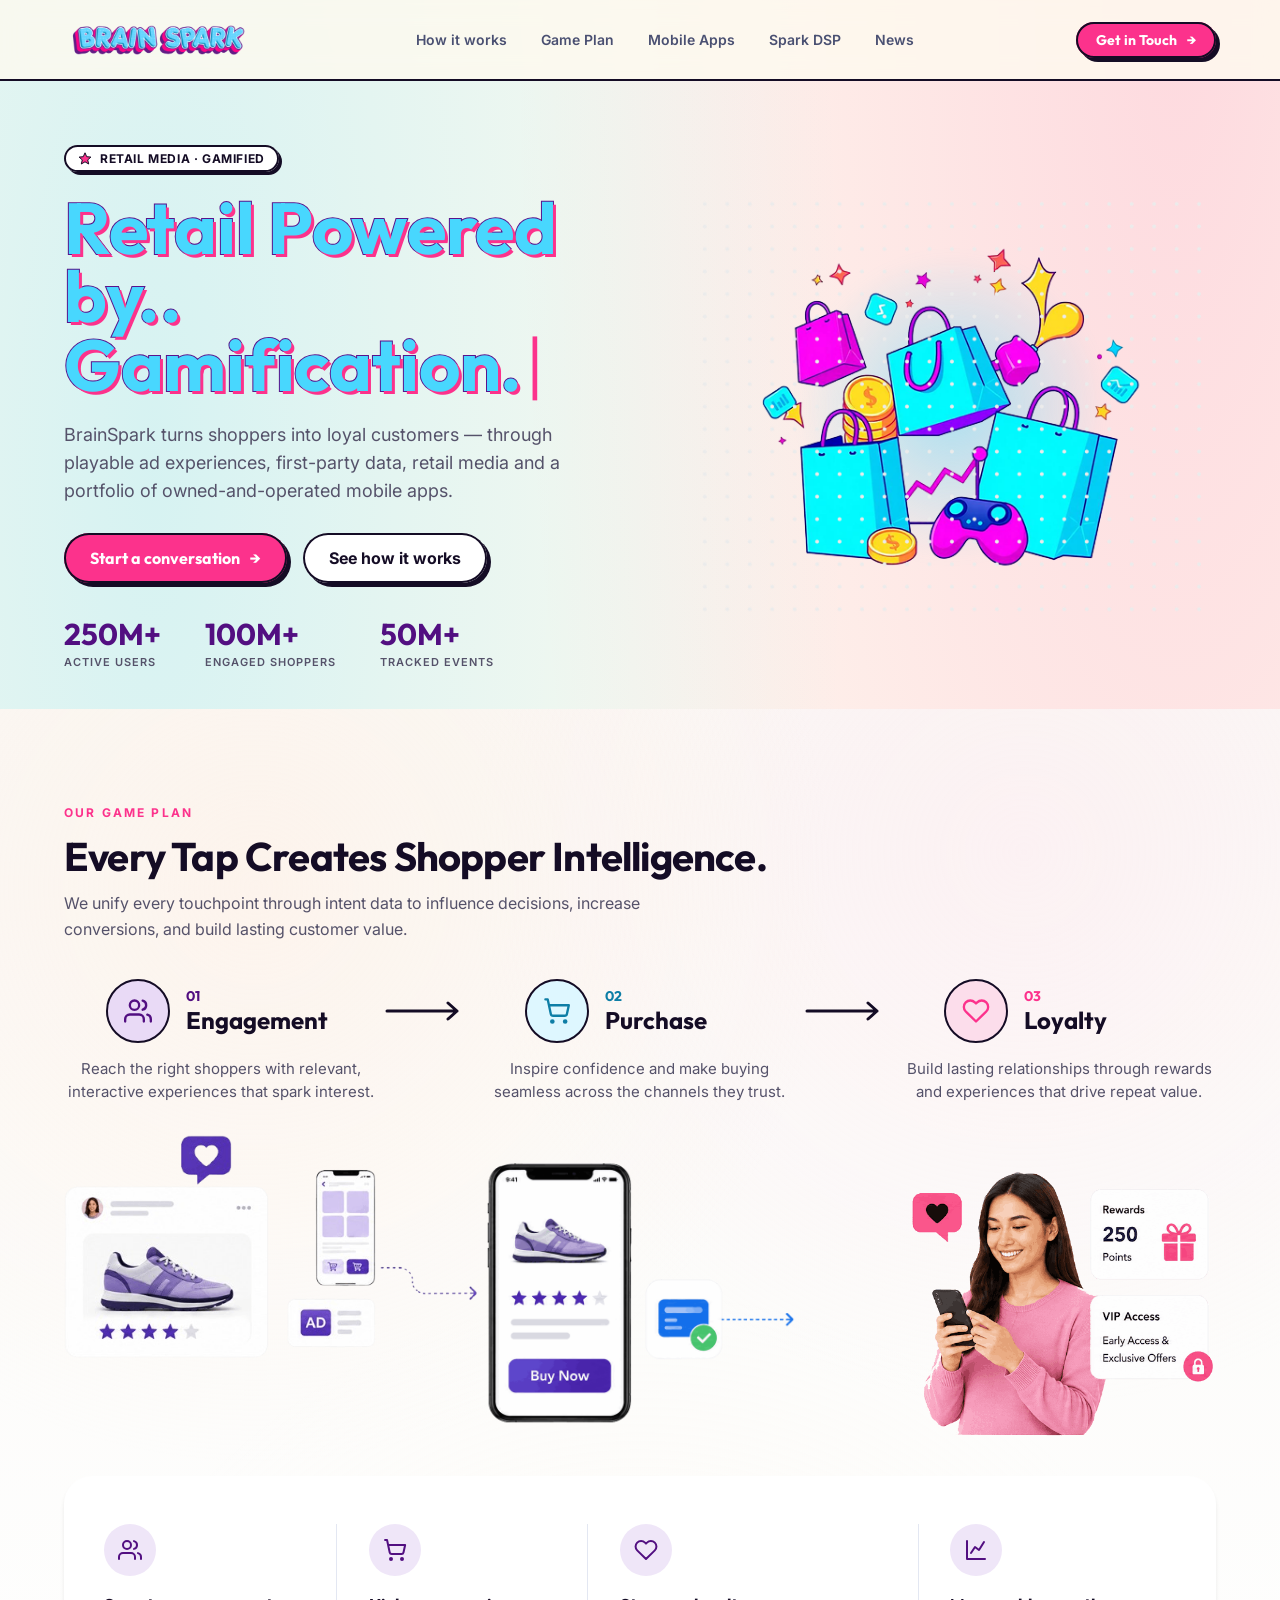
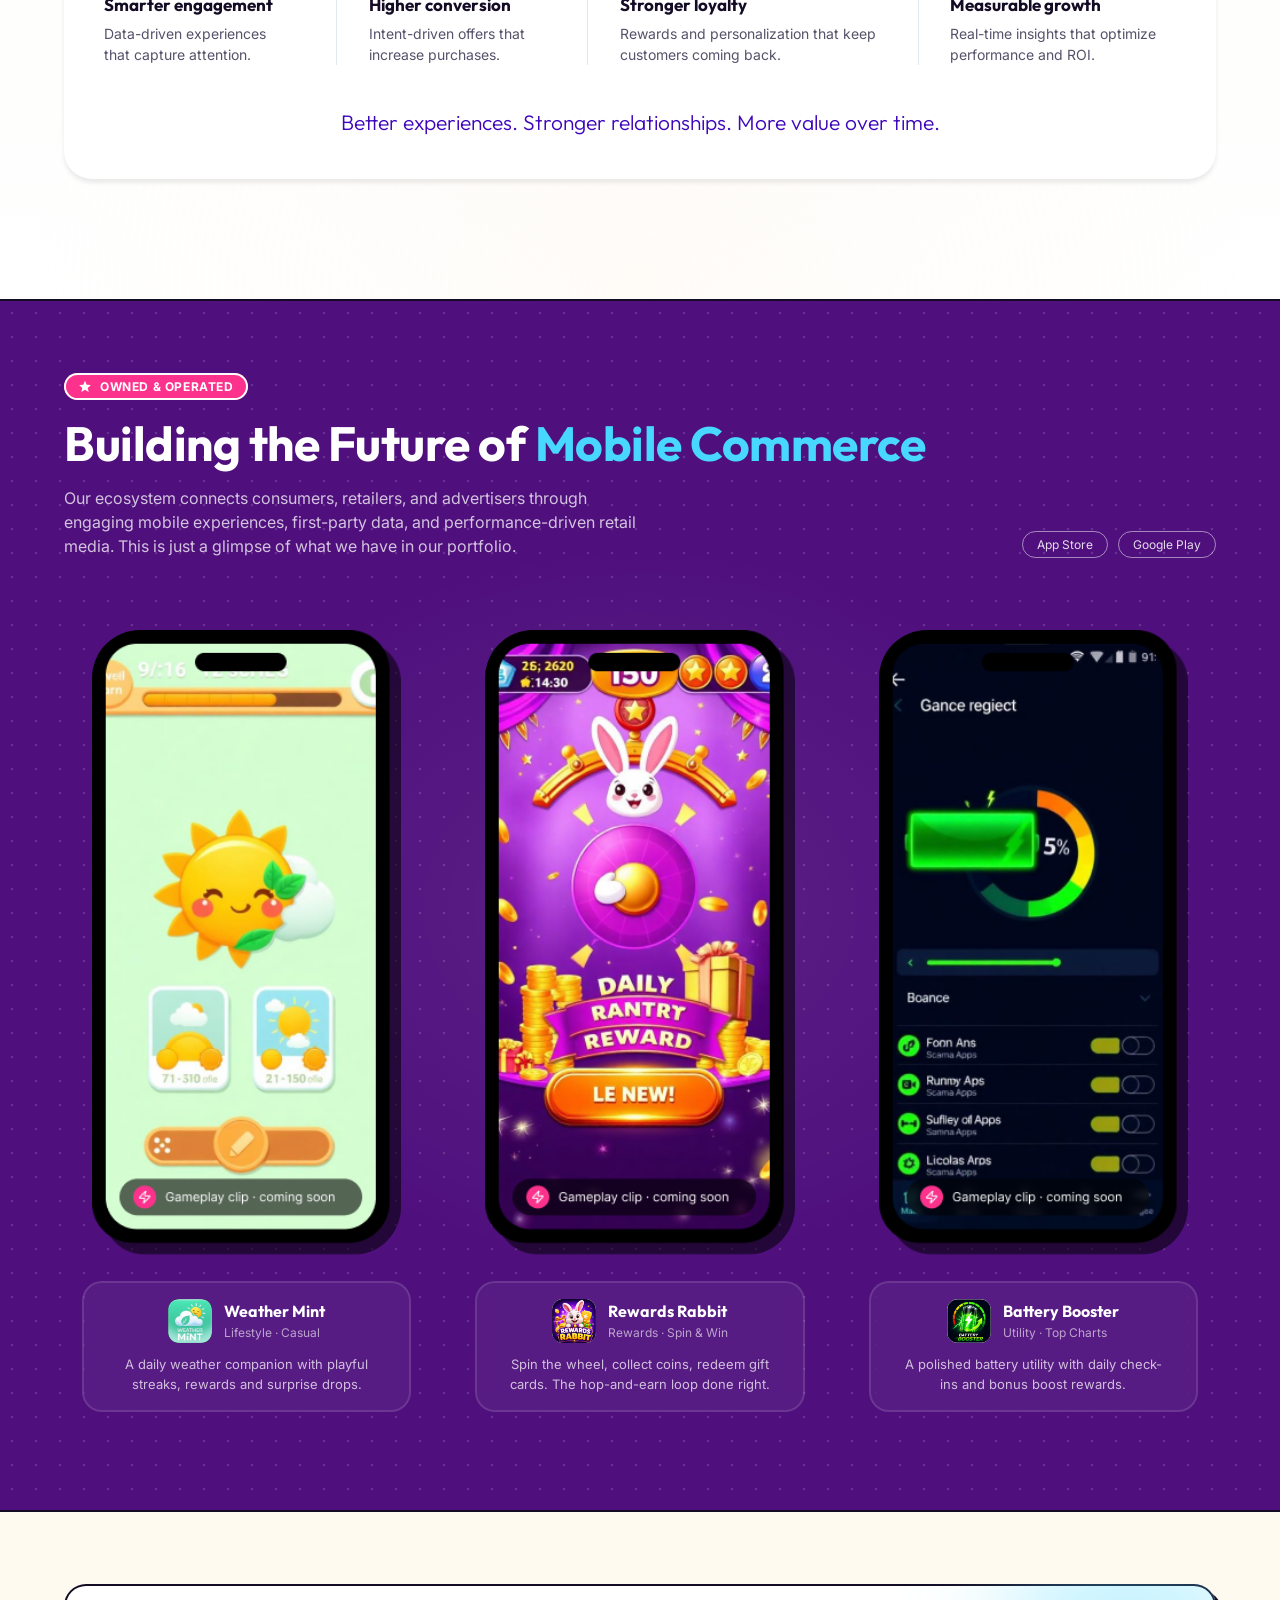
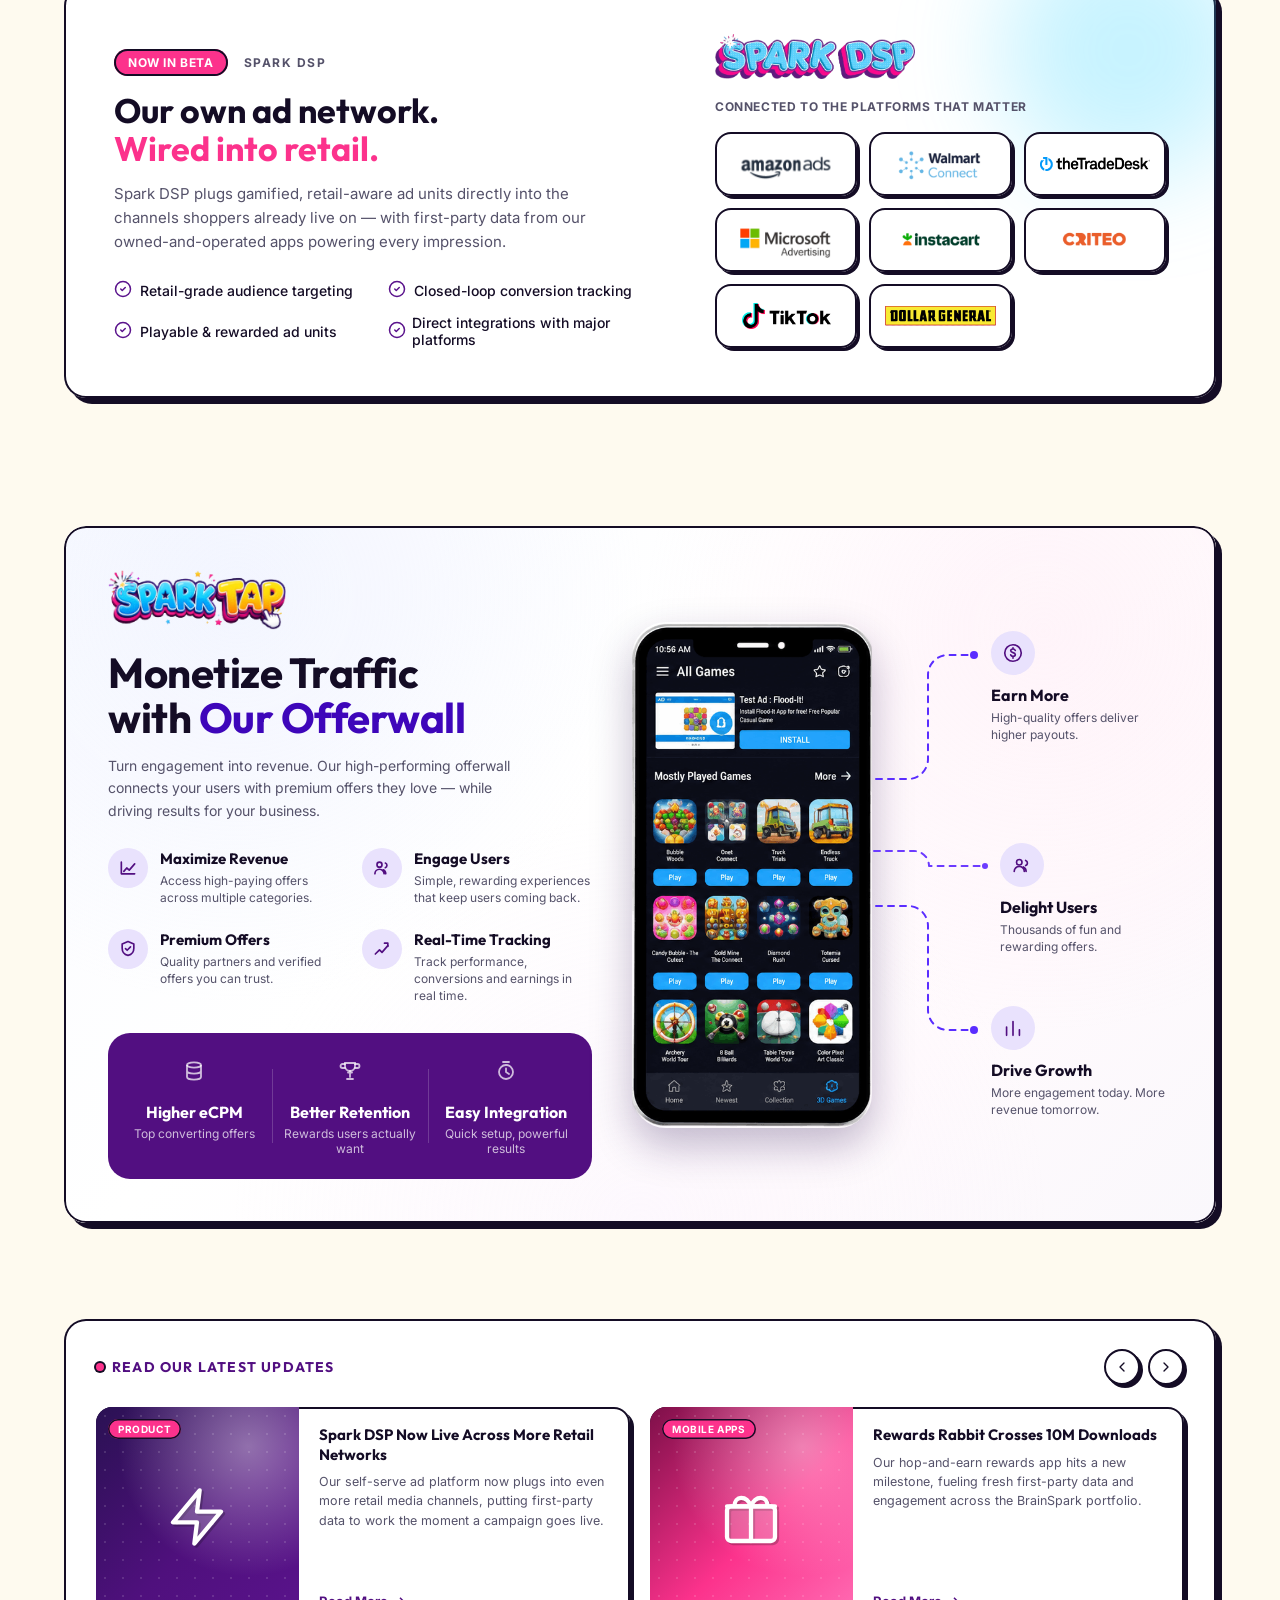
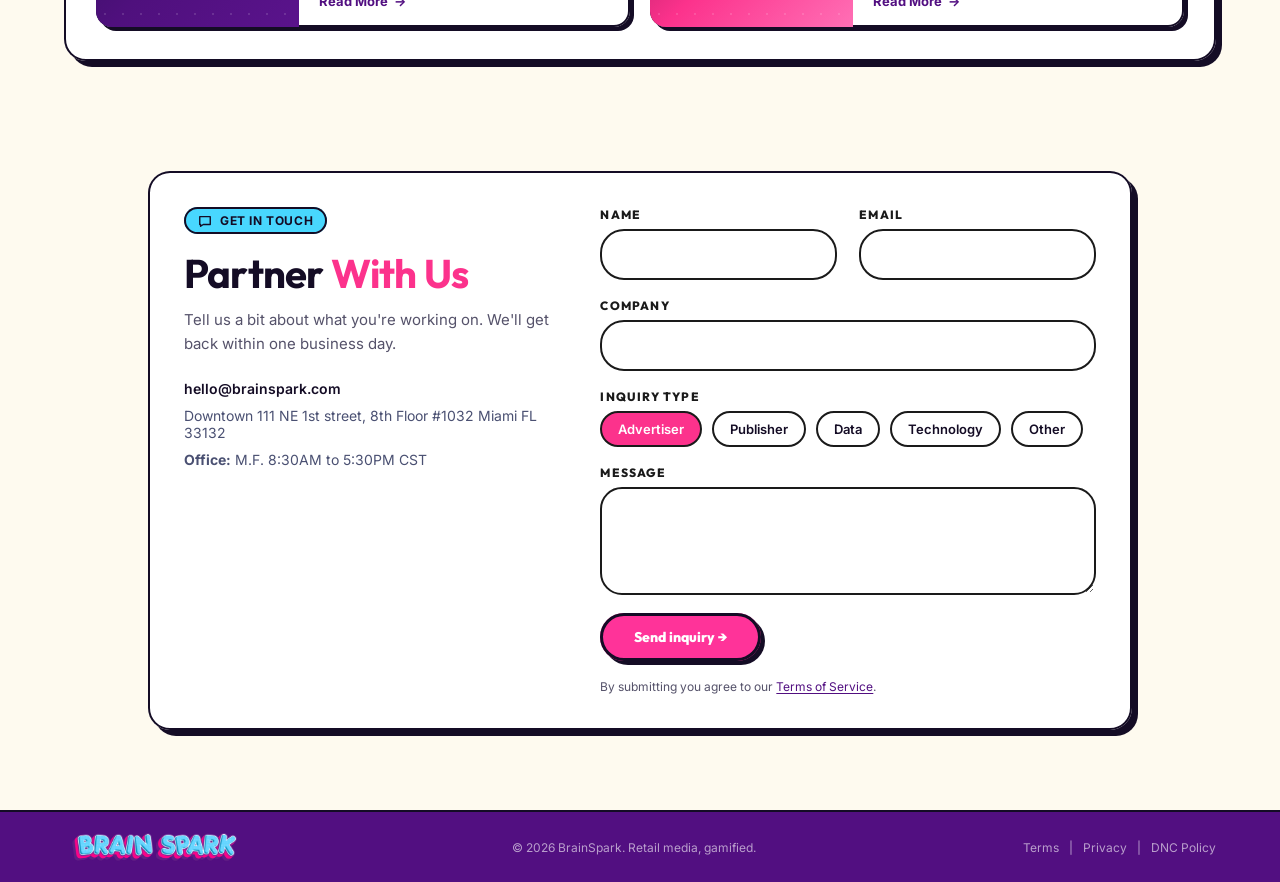
==== commit 2a36a94f: "update responsive" ====
--- a/index.html
+++ b/index.html
@@ -724,7 +724,7 @@
                               A20 20 0 0 0 62 114
                               V30
                               A20 20 0 0 1 82 10
-                              H108" stroke="#5A2DFF" stroke-width="3" stroke-linecap="round" stroke-linejoin="round"
+                              H108" stroke="#5A2DFF" stroke-width="2" stroke-linecap="round" stroke-linejoin="round"
                       stroke-dasharray="6 6" />
 
                     <!-- End Dot -->
@@ -754,7 +754,7 @@
                     <path d="M2 3
                           H42
                           A15 15 0 0 1 57 18
-                          H113" stroke="#6C3BFF" stroke-width="3" stroke-linecap="round" stroke-linejoin="round"
+                          H113" stroke="#6C3BFF" stroke-width="2" stroke-linecap="round" stroke-linejoin="round"
                       stroke-dasharray="6 6">
                     </path>
 
@@ -786,7 +786,7 @@
                       A20 20 0 0 1 62 30
                       V114
                       A20 20 0 0 0 82 134
-                      H108" stroke="#5A2DFF" stroke-width="3" stroke-linecap="round" stroke-linejoin="round"
+                      H108" stroke="#5A2DFF" stroke-width="2" stroke-linecap="round" stroke-linejoin="round"
                       stroke-dasharray="6 6">
                     </path>
 
--- a/style.css
+++ b/style.css
@@ -927,7 +927,7 @@
     box-shadow: inset 0 0 0 2px var(--ink), var(--shadow-hard);
     padding: 44px;
     display: grid;
-    grid-template-columns: minmax(0,1fr) auto 300px;
+    grid-template-columns: minmax(0,1fr) auto 260px;
     gap: 40px;
     align-items: center;
     background-image: radial-gradient(circle at 15% 10%, rgba(226, 232, 255, 0.35) 0%, transparent 35%),
--- a/responsive.css
+++ b/responsive.css
@@ -68,11 +68,18 @@
 
 /* =================== <= 1100px : stack offerwall panel early =================== */
 @media (max-width: 1100px) {
-  .ow-panel { grid-template-columns: 1fr; gap: 34px; }
-  .ow-phone { order: -1; }
+  .ow-panel { grid-template-columns: 1fr 1fr; gap: 34px; }
+  /* .ow-phone { order: -1; } */
   .ow-notes { flex-direction: row; flex-wrap: wrap; gap: 24px 28px; justify-content: space-between; }
   .ow-note { flex: 1 1 220px; }
   .ow-note::before { display: none; }
+
+  .ow-panel__left {
+    grid-column: 1/-1;
+}
+.ow-phone {
+    justify-content: end;
+}
 }
 
 /* =================== <= 900px : collapse nav + 2-up =================== */
@@ -130,9 +137,9 @@
   .dsp__panel::after { opacity: .5; }
 
   /* Offerwall: stack panel to one column, callouts in a row */
-  .ow-panel { grid-template-columns: 1fr; gap: 32px; padding: 36px; }
-  .ow-phone { order: -1; }
-  .ow-notes { flex-direction: row; flex-wrap: wrap; gap: 22px 28px; justify-content: space-between; }
+  .ow-panel { grid-template-columns: 1fr 1fr; gap: 32px; padding: 36px; }
+  /* .ow-phone { order: -1; } */
+  .ow-notes { flex-direction: row; flex-wrap: wrap; gap: 22px 28px; justify-content: space-between; margin-left: 5px;}
   .ow-note { flex: 1 1 220px; }
   .ow-note::before { display: none; }
 
@@ -185,8 +192,8 @@
   .ow-features { gap: 18px; }
   .ow-title { font-size: 30px; }
   .sparktap-logo { height: 52px; }
-  .ow-panel { grid-template-columns: 1fr; gap: 30px; padding: 32px 26px; }
-  .ow-phone { order: -1; }
+  .ow-panel { grid-template-columns: 1fr 1fr; gap: 30px; padding: 32px 26px; }
+  /* .ow-phone { order: -1; } */
 
   .apps { padding: 56px 0 60px; }
   .apps__title { font-size: 34px; }
@@ -306,6 +313,35 @@
 .ow-note {
     flex: 1 1 140px;
     width: 100%;
+}
+}
+
+@media screen and (max-width:575px){
+.phone--ow {
+    width: 100%;
+    background: transparent;
+    box-shadow: none;
+}
+.ow-panel {
+    grid-template-columns: 100%;
+}
+.curve-dotted-line {
+    display: none;
+}
+.phone--ow img {
+    margin: 0 auto;
+}
+.ow-note {
+    flex: auto;
+    width: 100%;
+    text-align: center;
+    justify-content: center;
+}
+.ow-note__icon {
+    margin: 0 auto 10px;
+}
+.ow-notes {
+    gap: 24px;
 }
 }
 
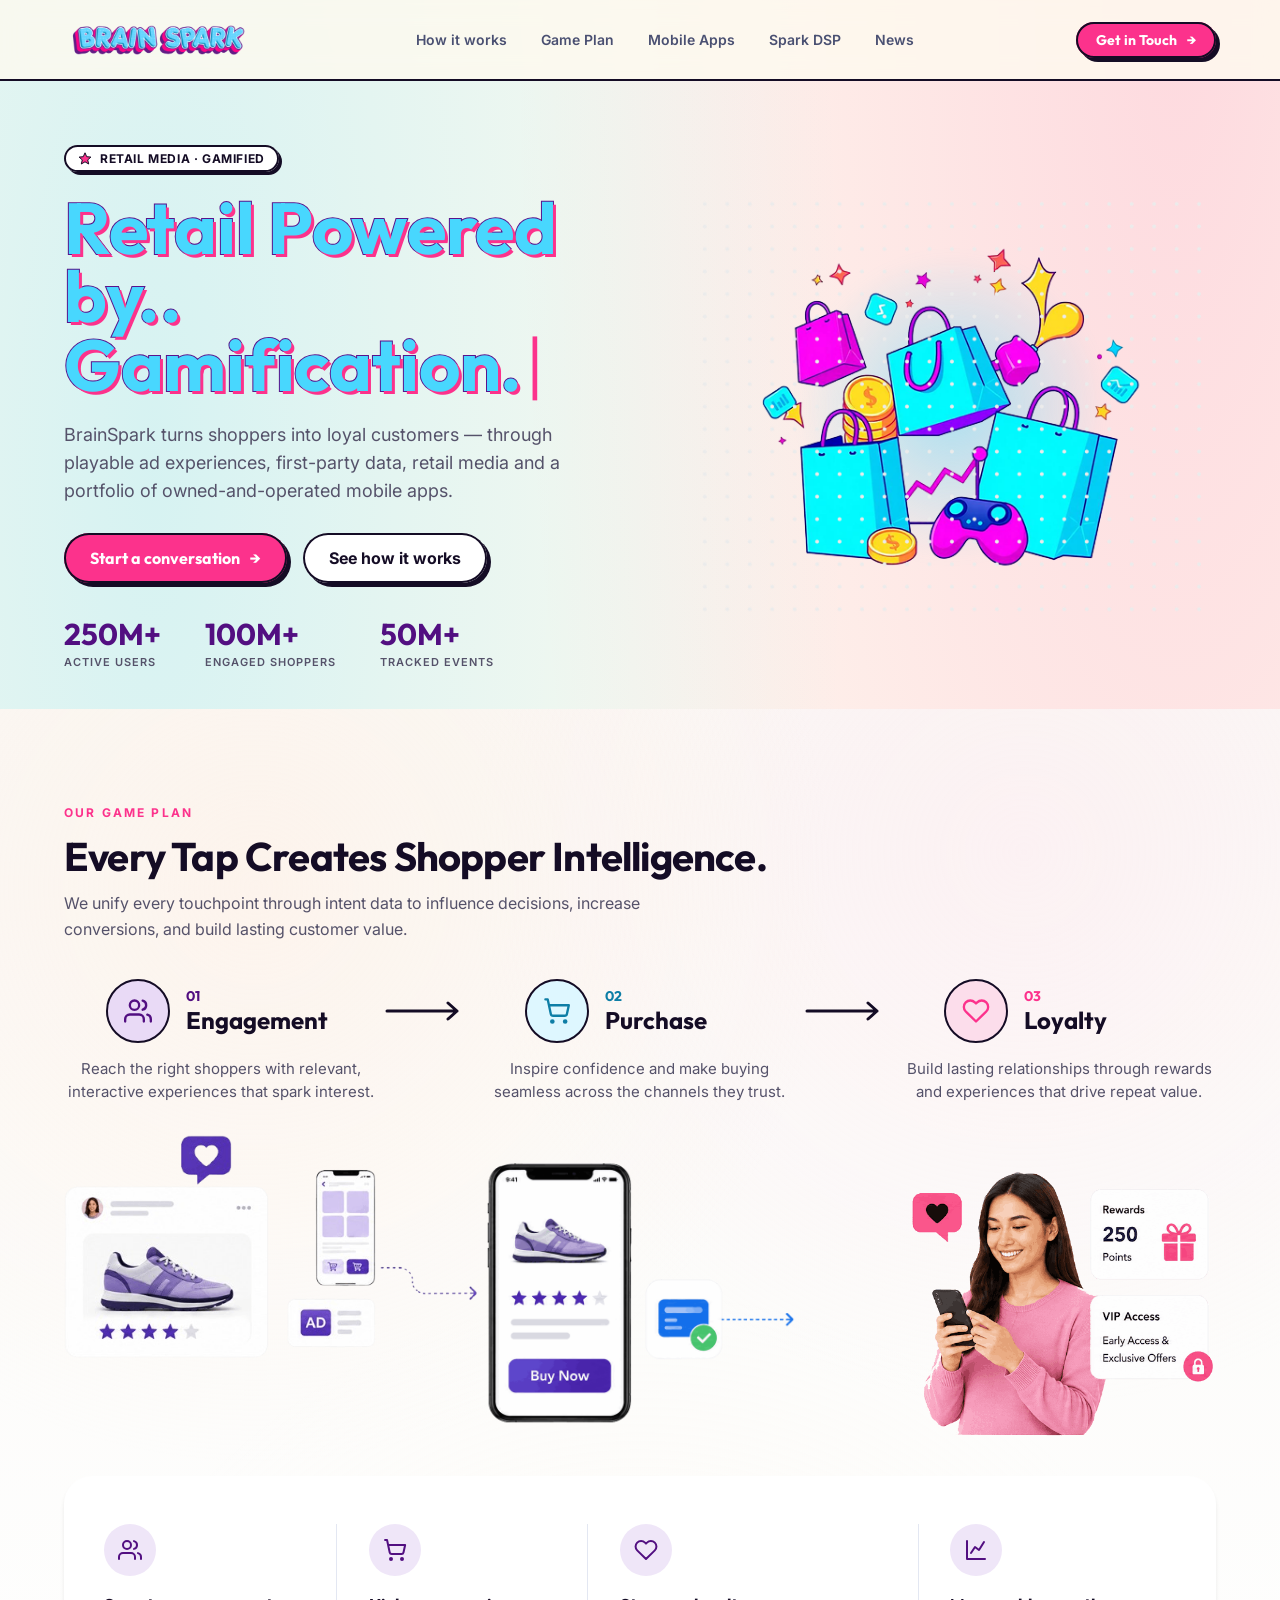
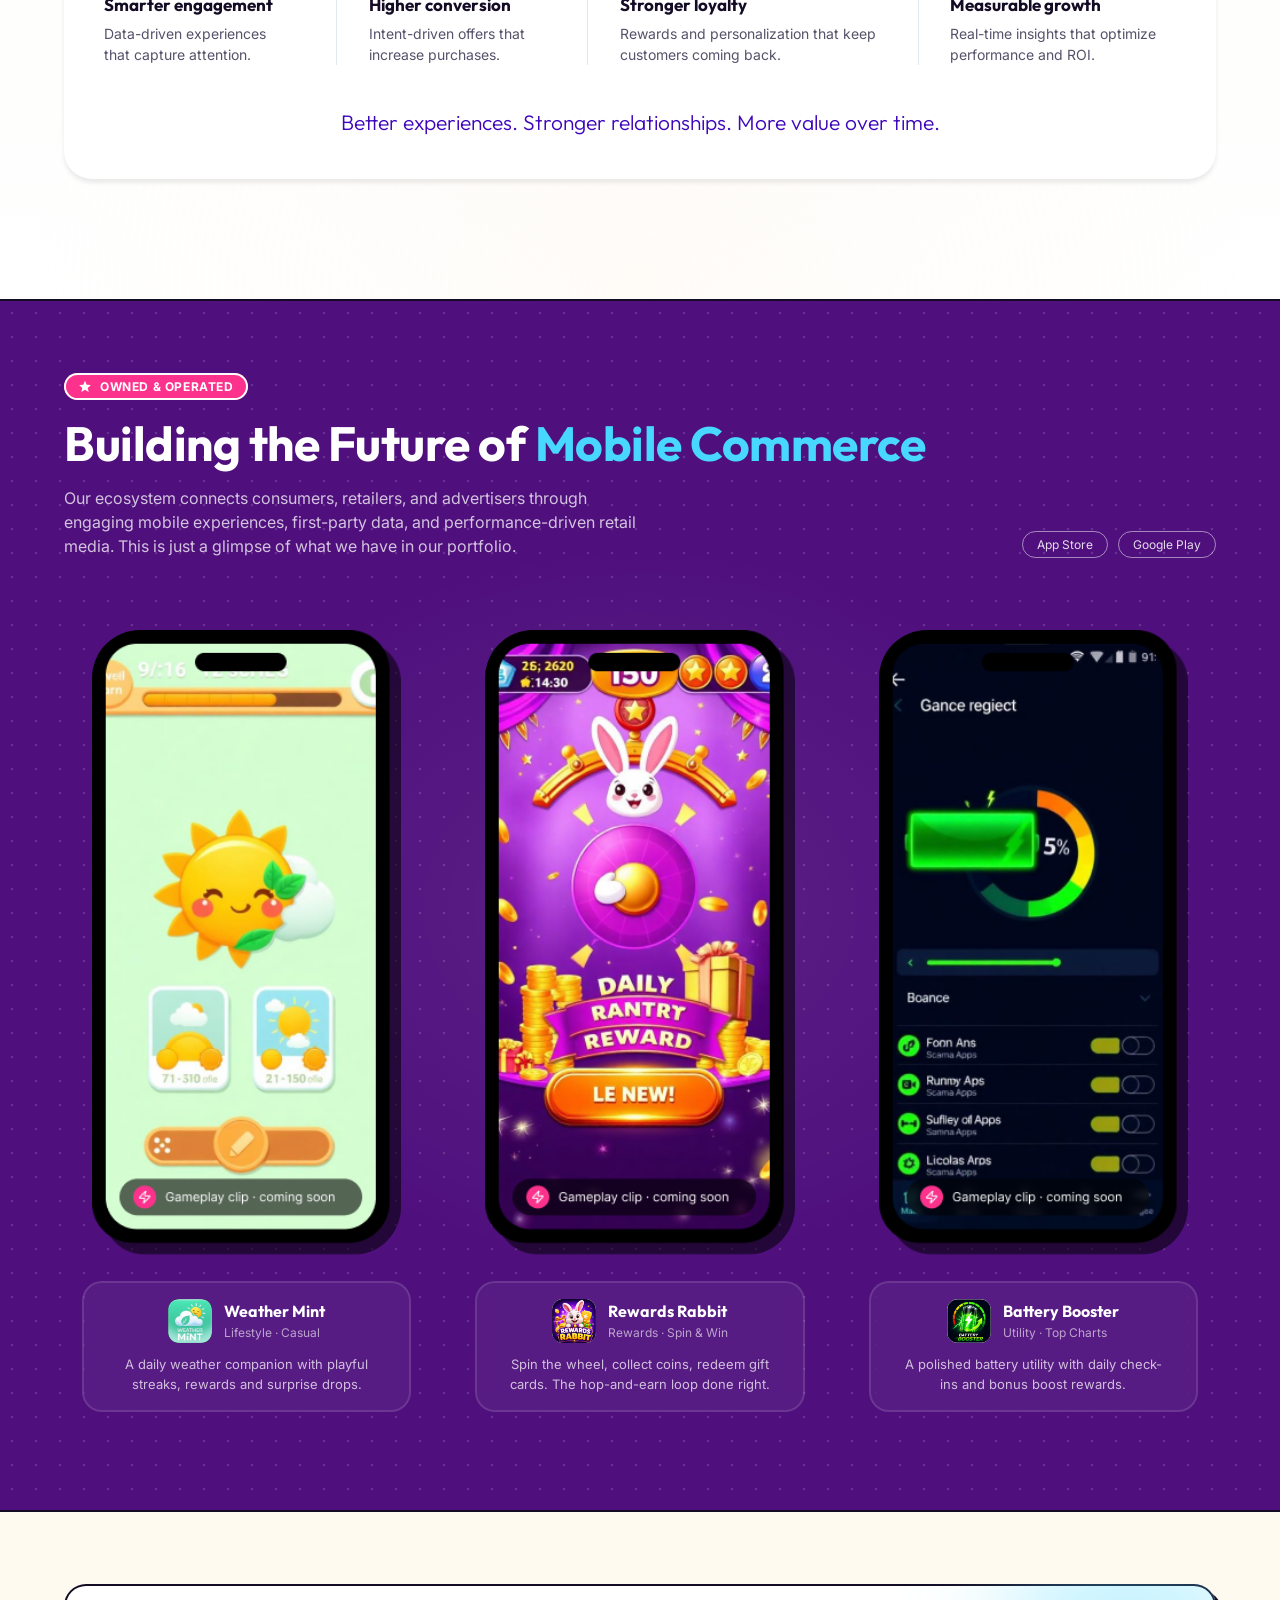
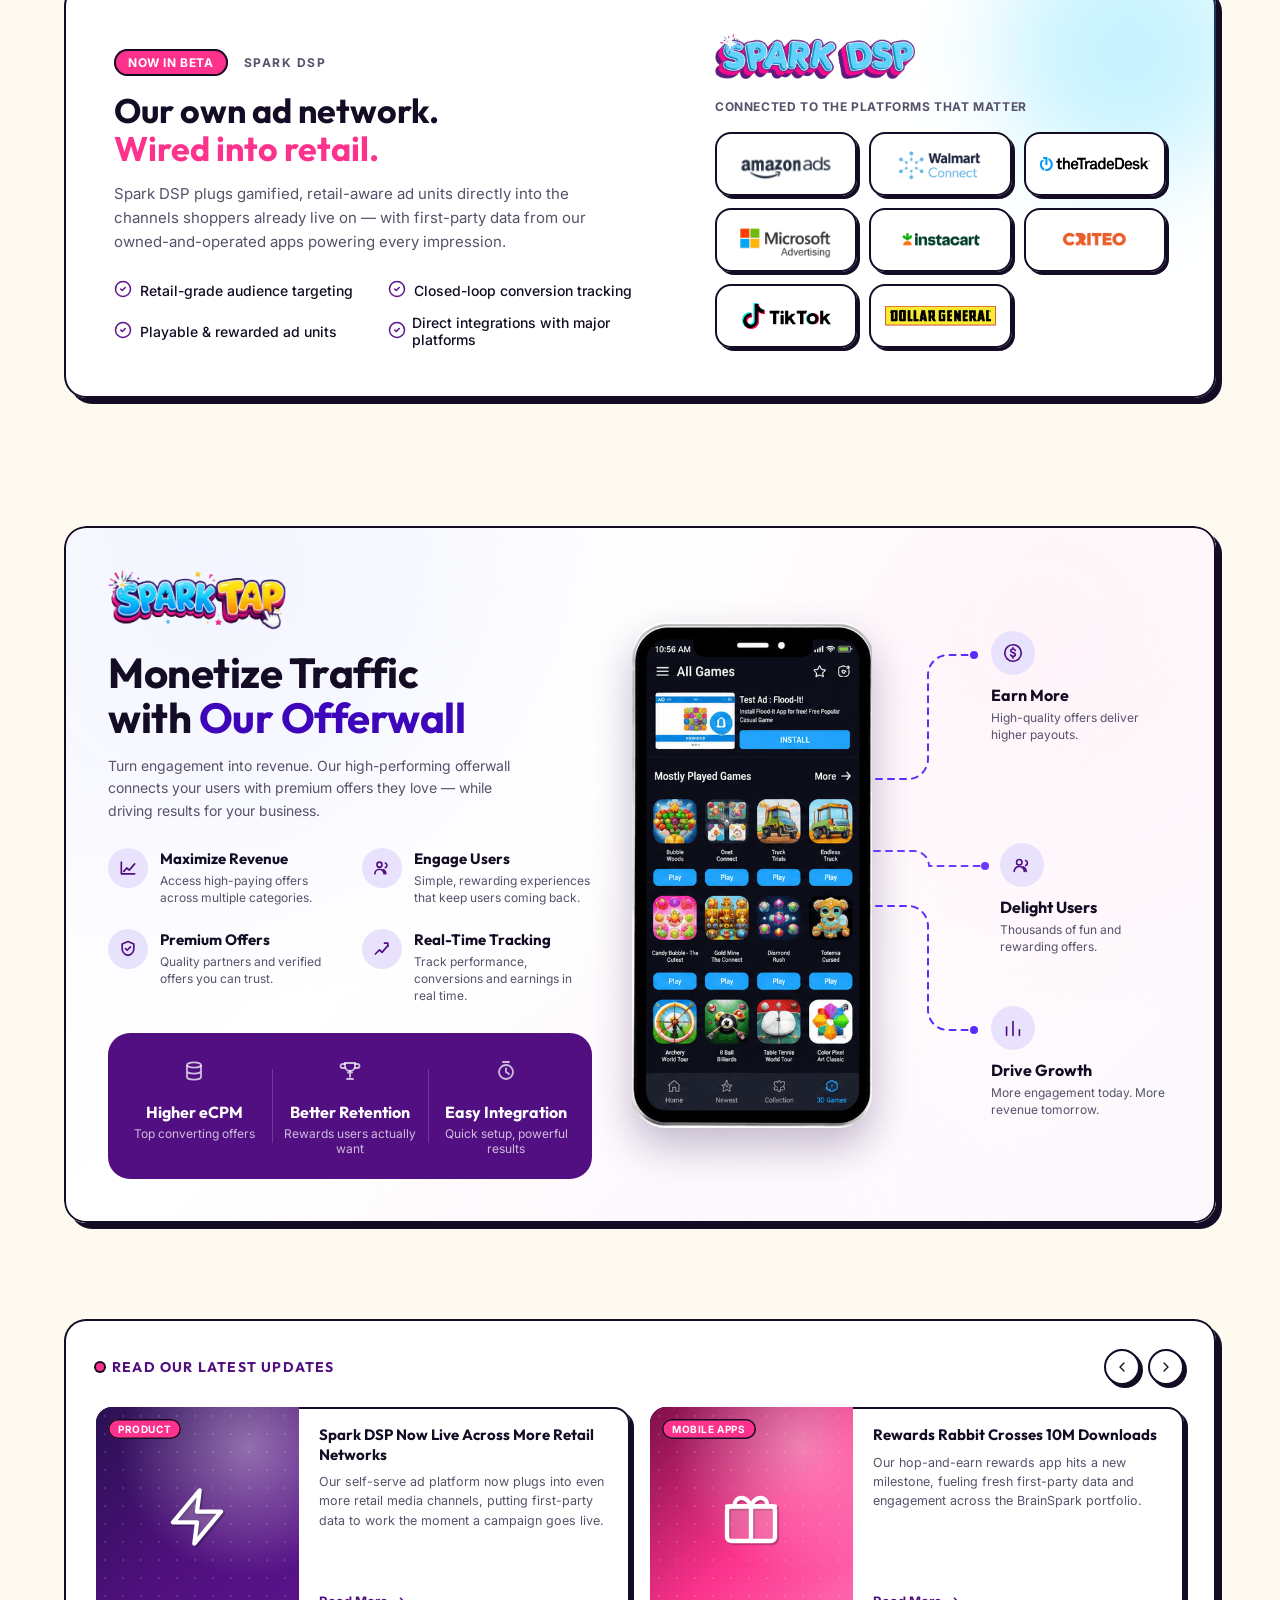
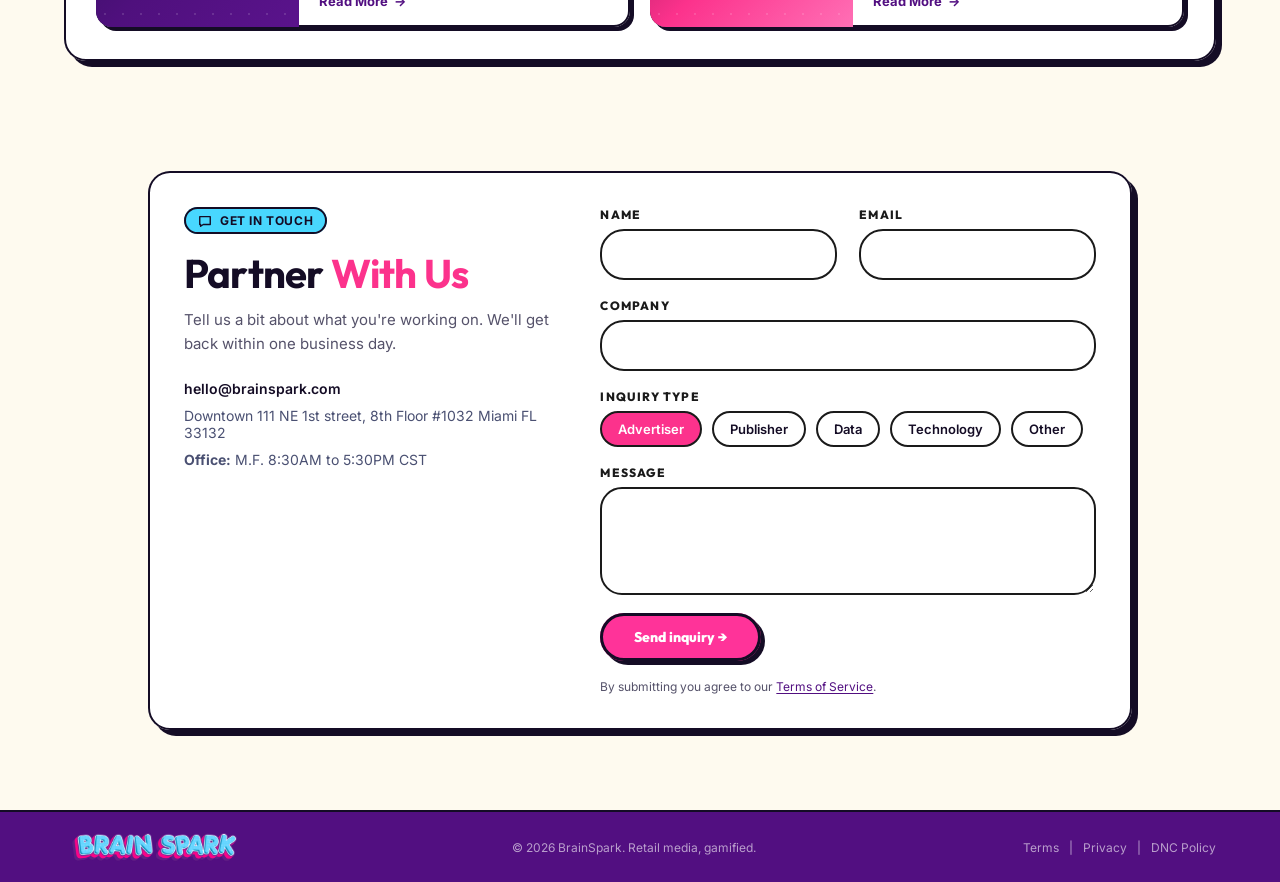
==== commit 93cc4437: "update shape" ====
--- a/index.html
+++ b/index.html
@@ -759,7 +759,7 @@
                     </path>
 
                     <!-- Fully Visible End Dot -->
-                    <circle cx="113" cy="18" r="3" fill="#6C3BFF"></circle>
+                    <circle cx="113" cy="18" r="4" fill="#6C3BFF"></circle>
                   </svg>
 
                 </div>
